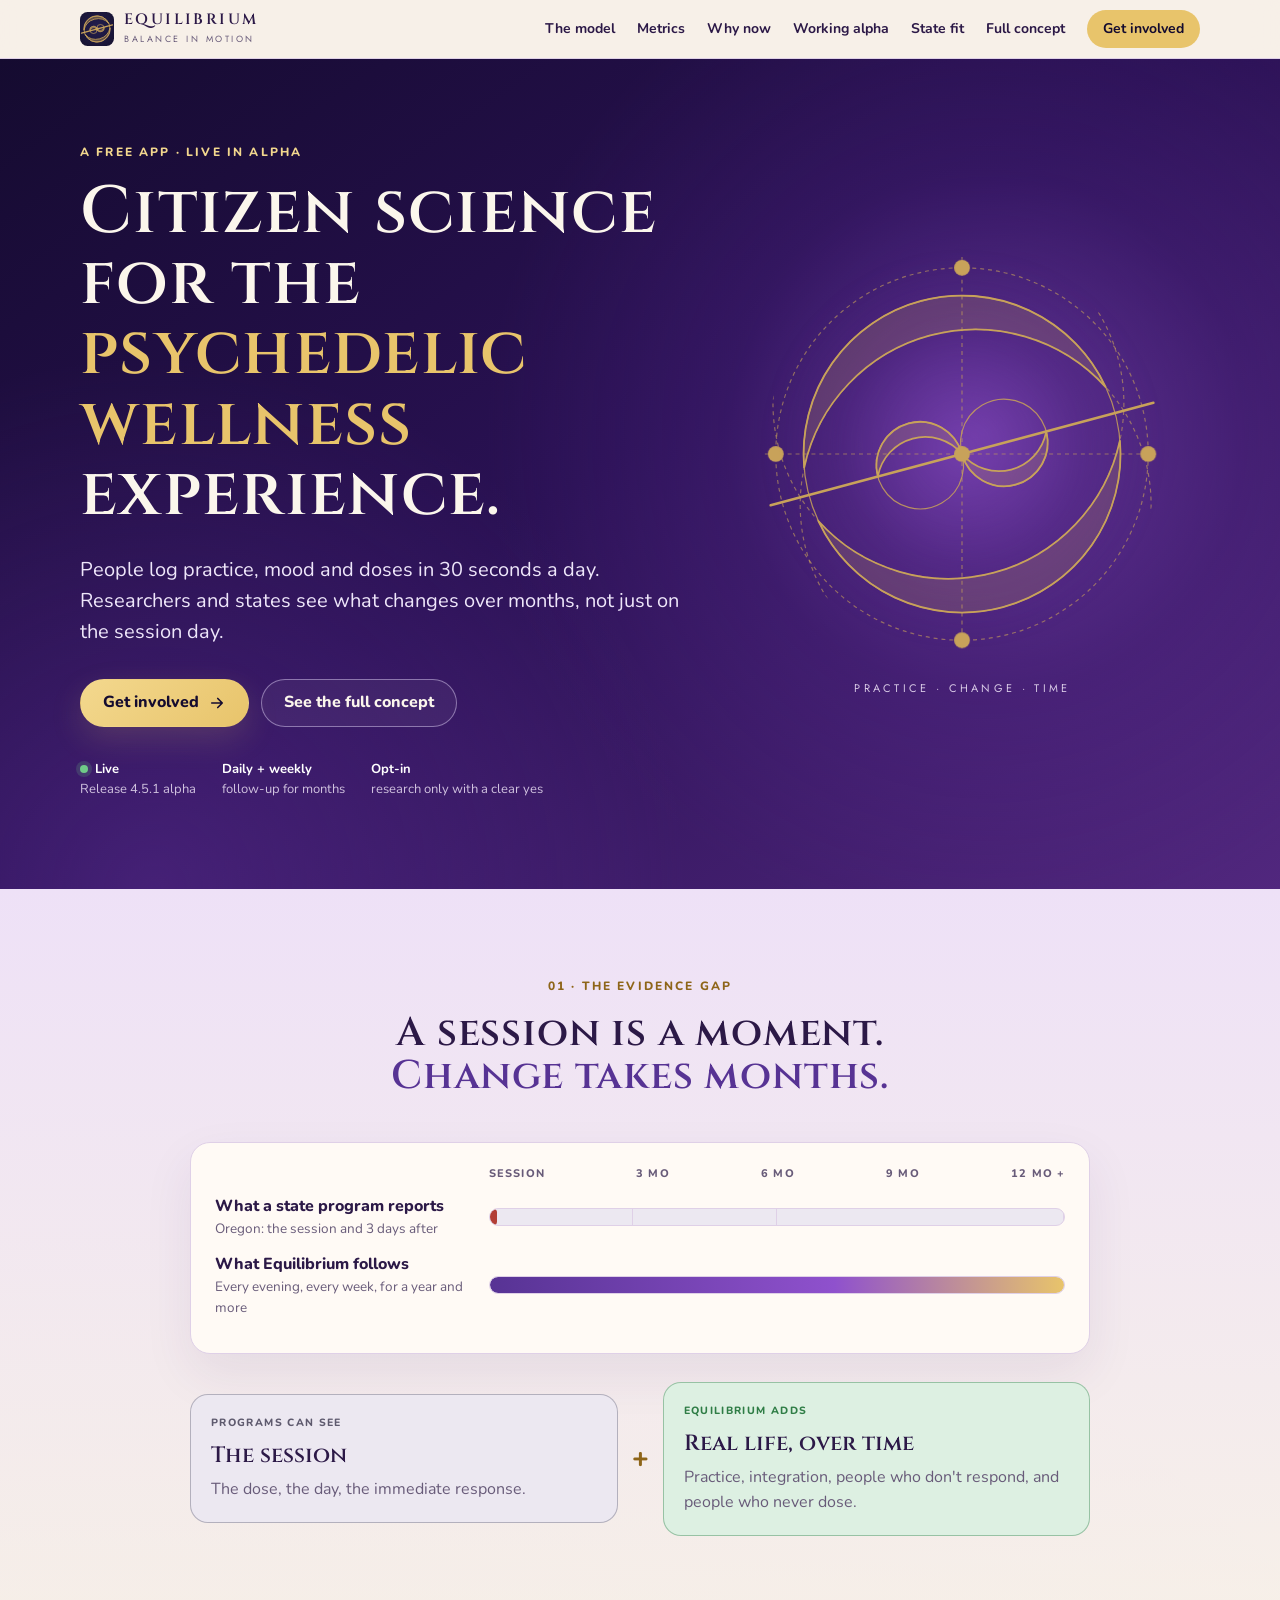
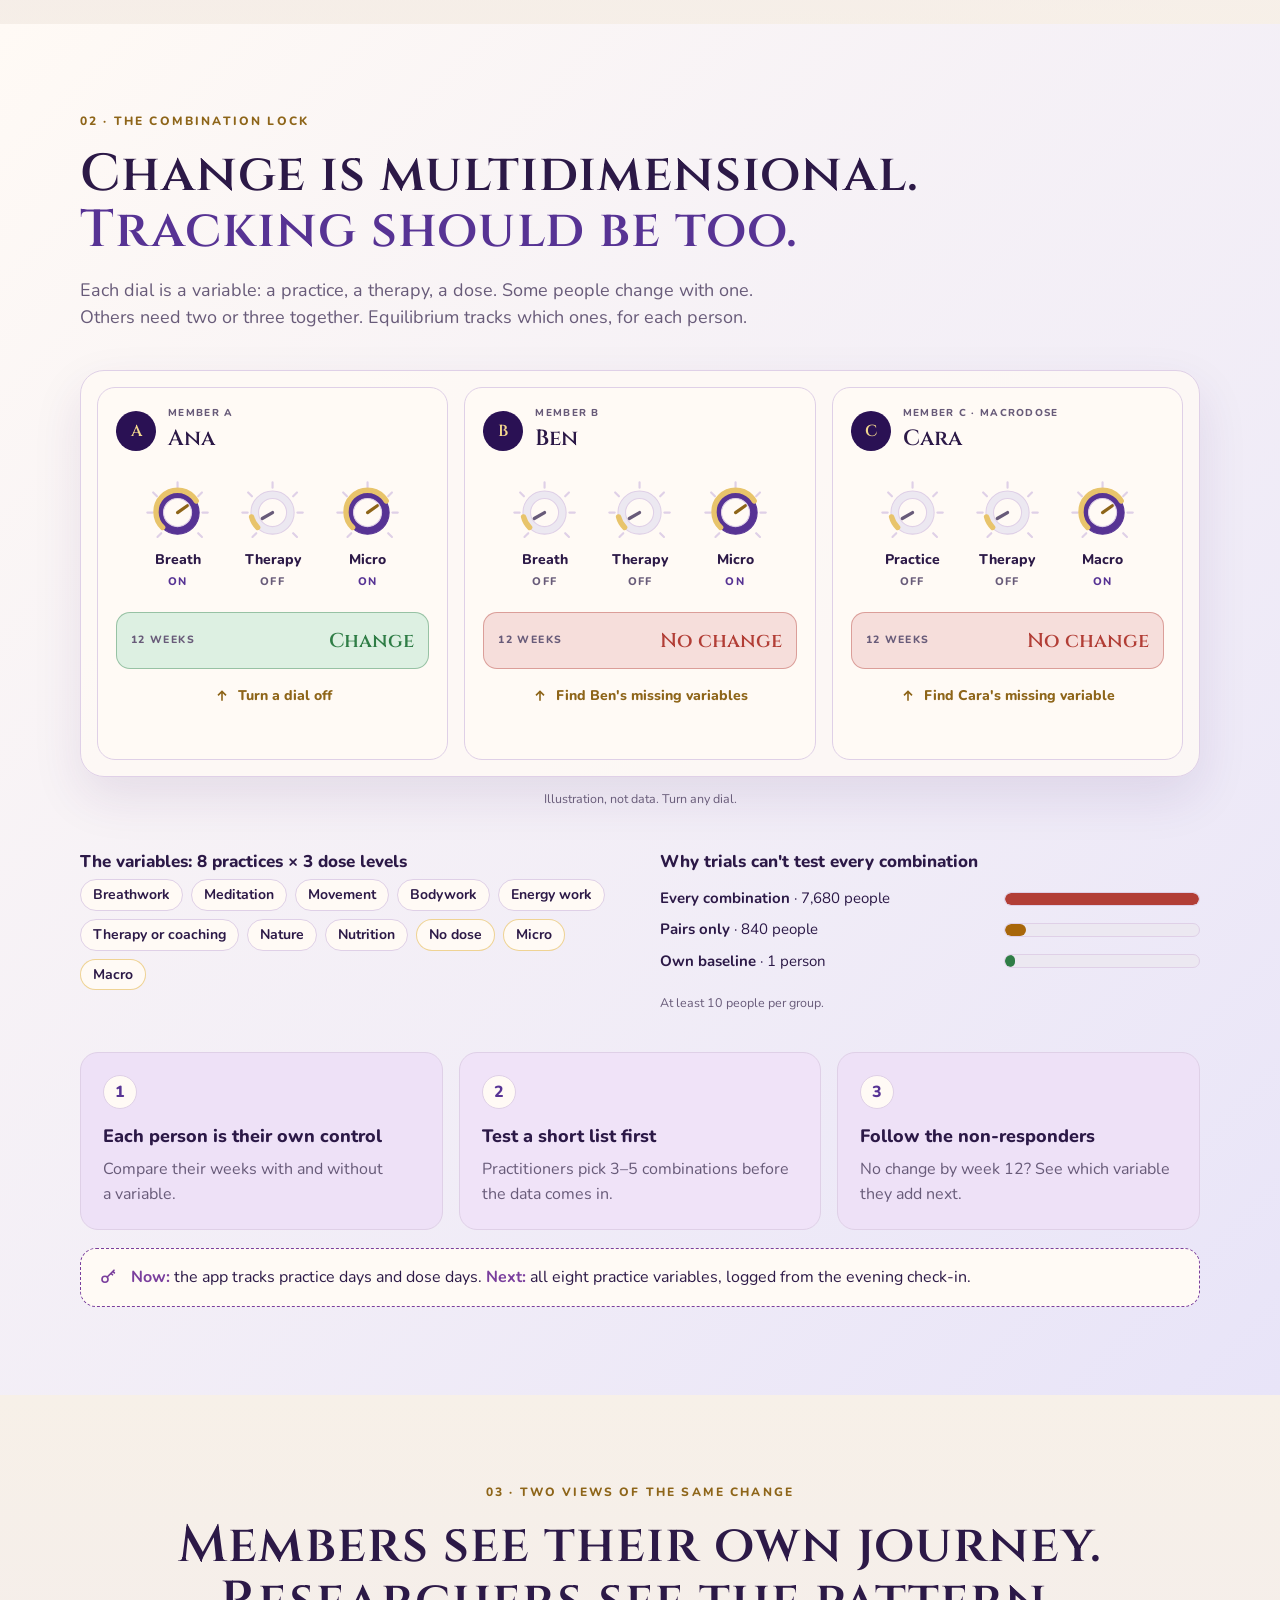
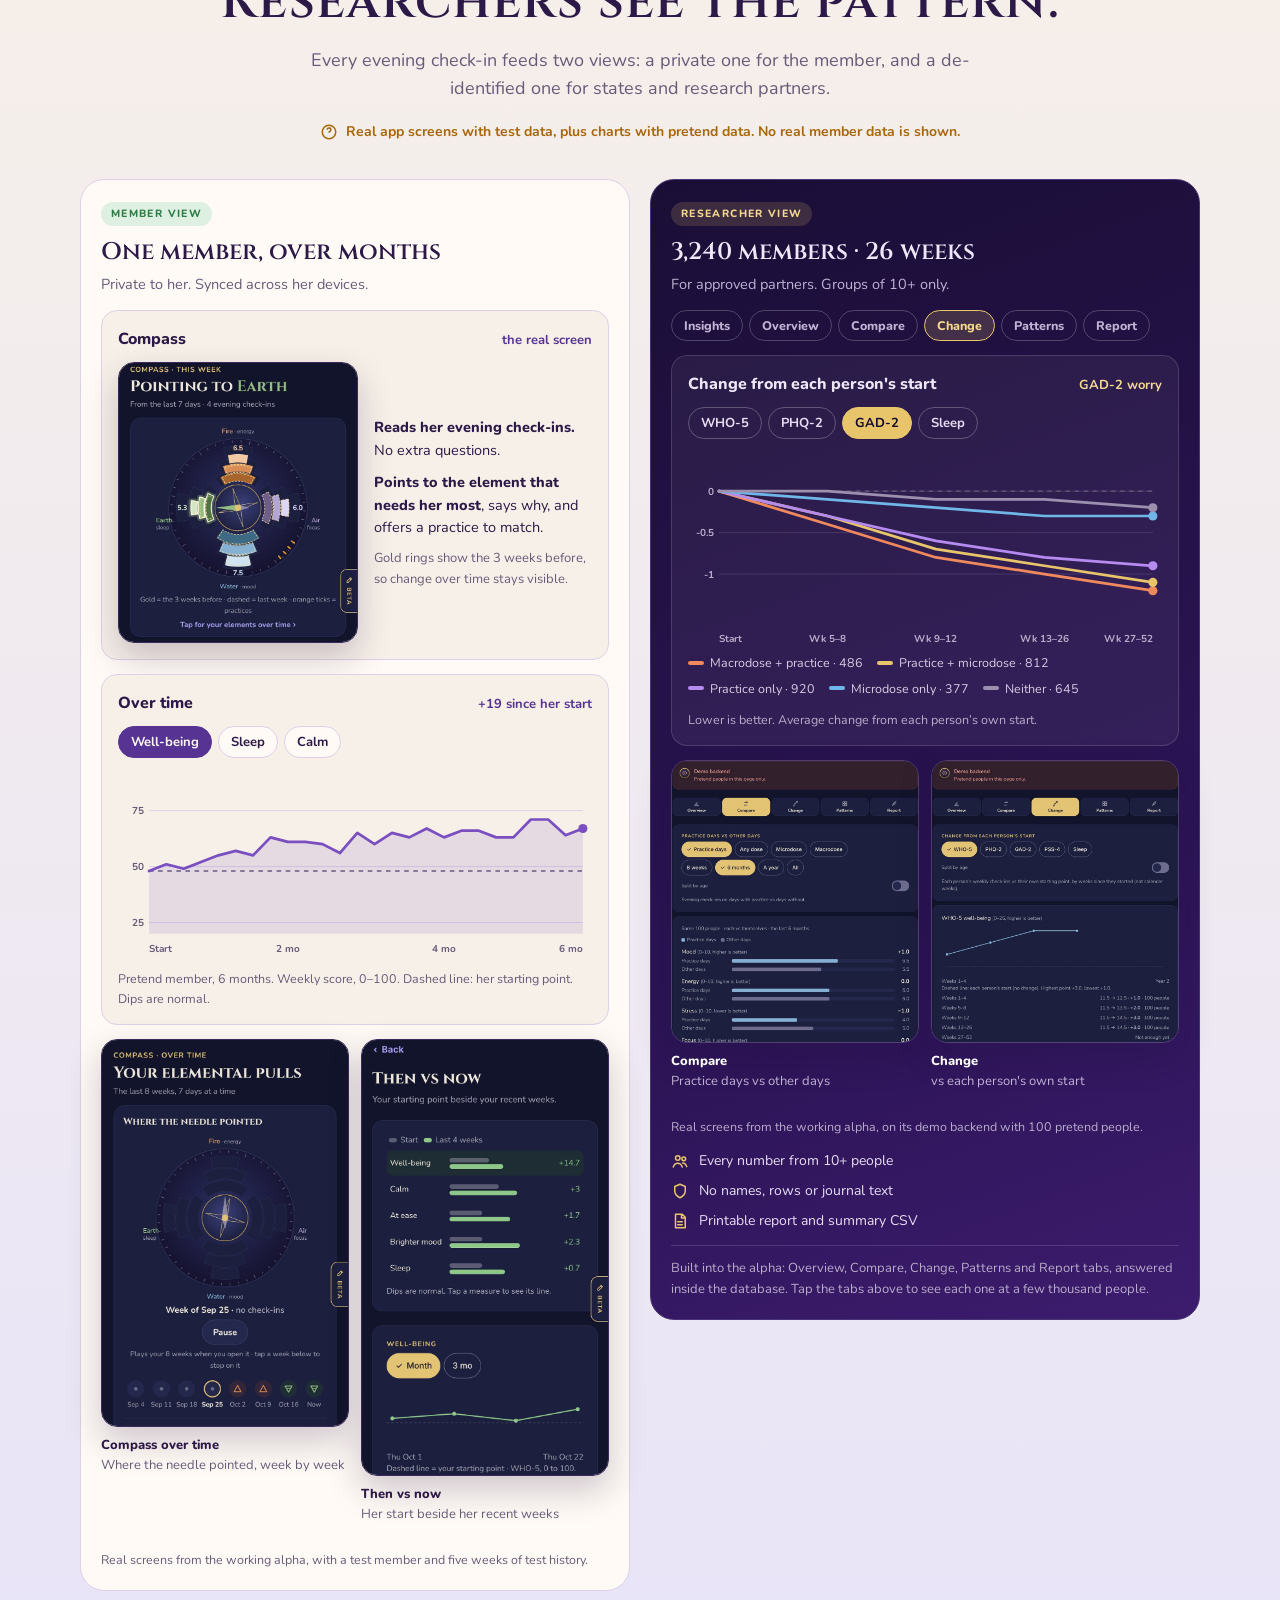
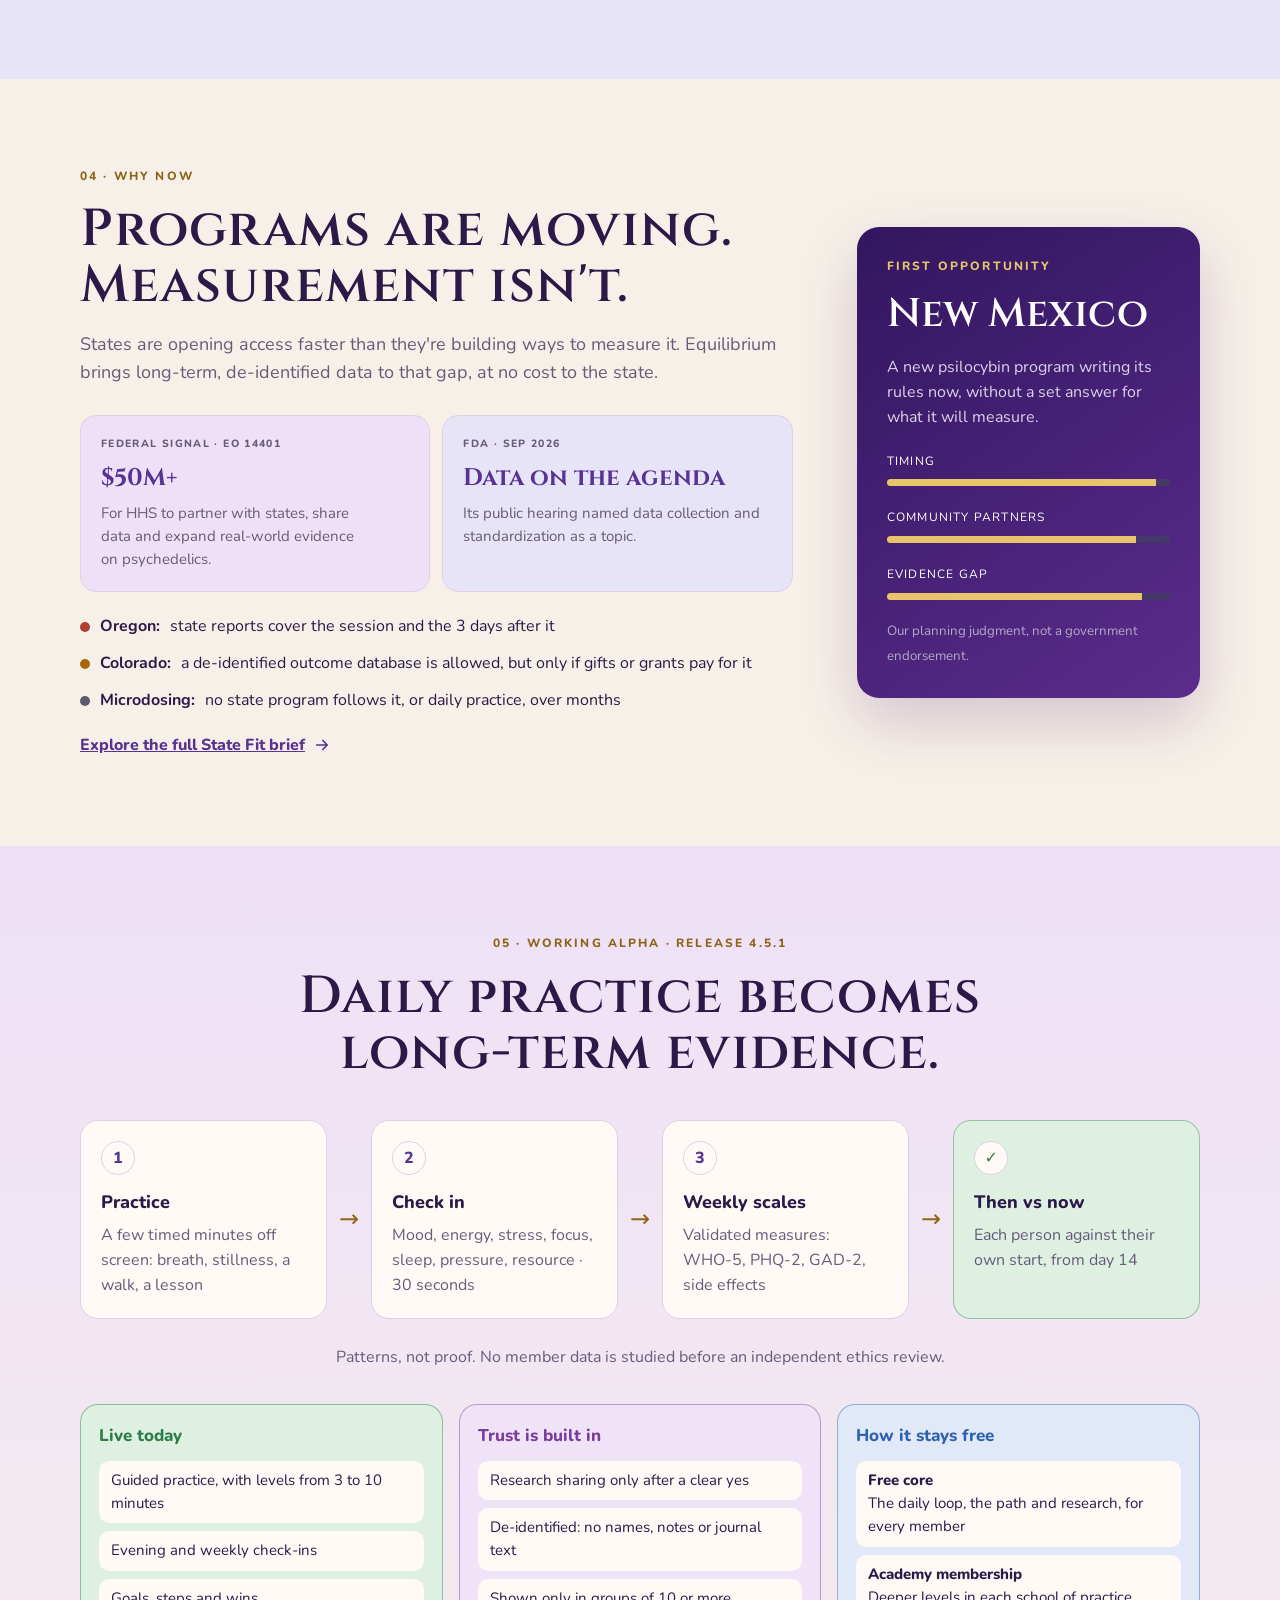
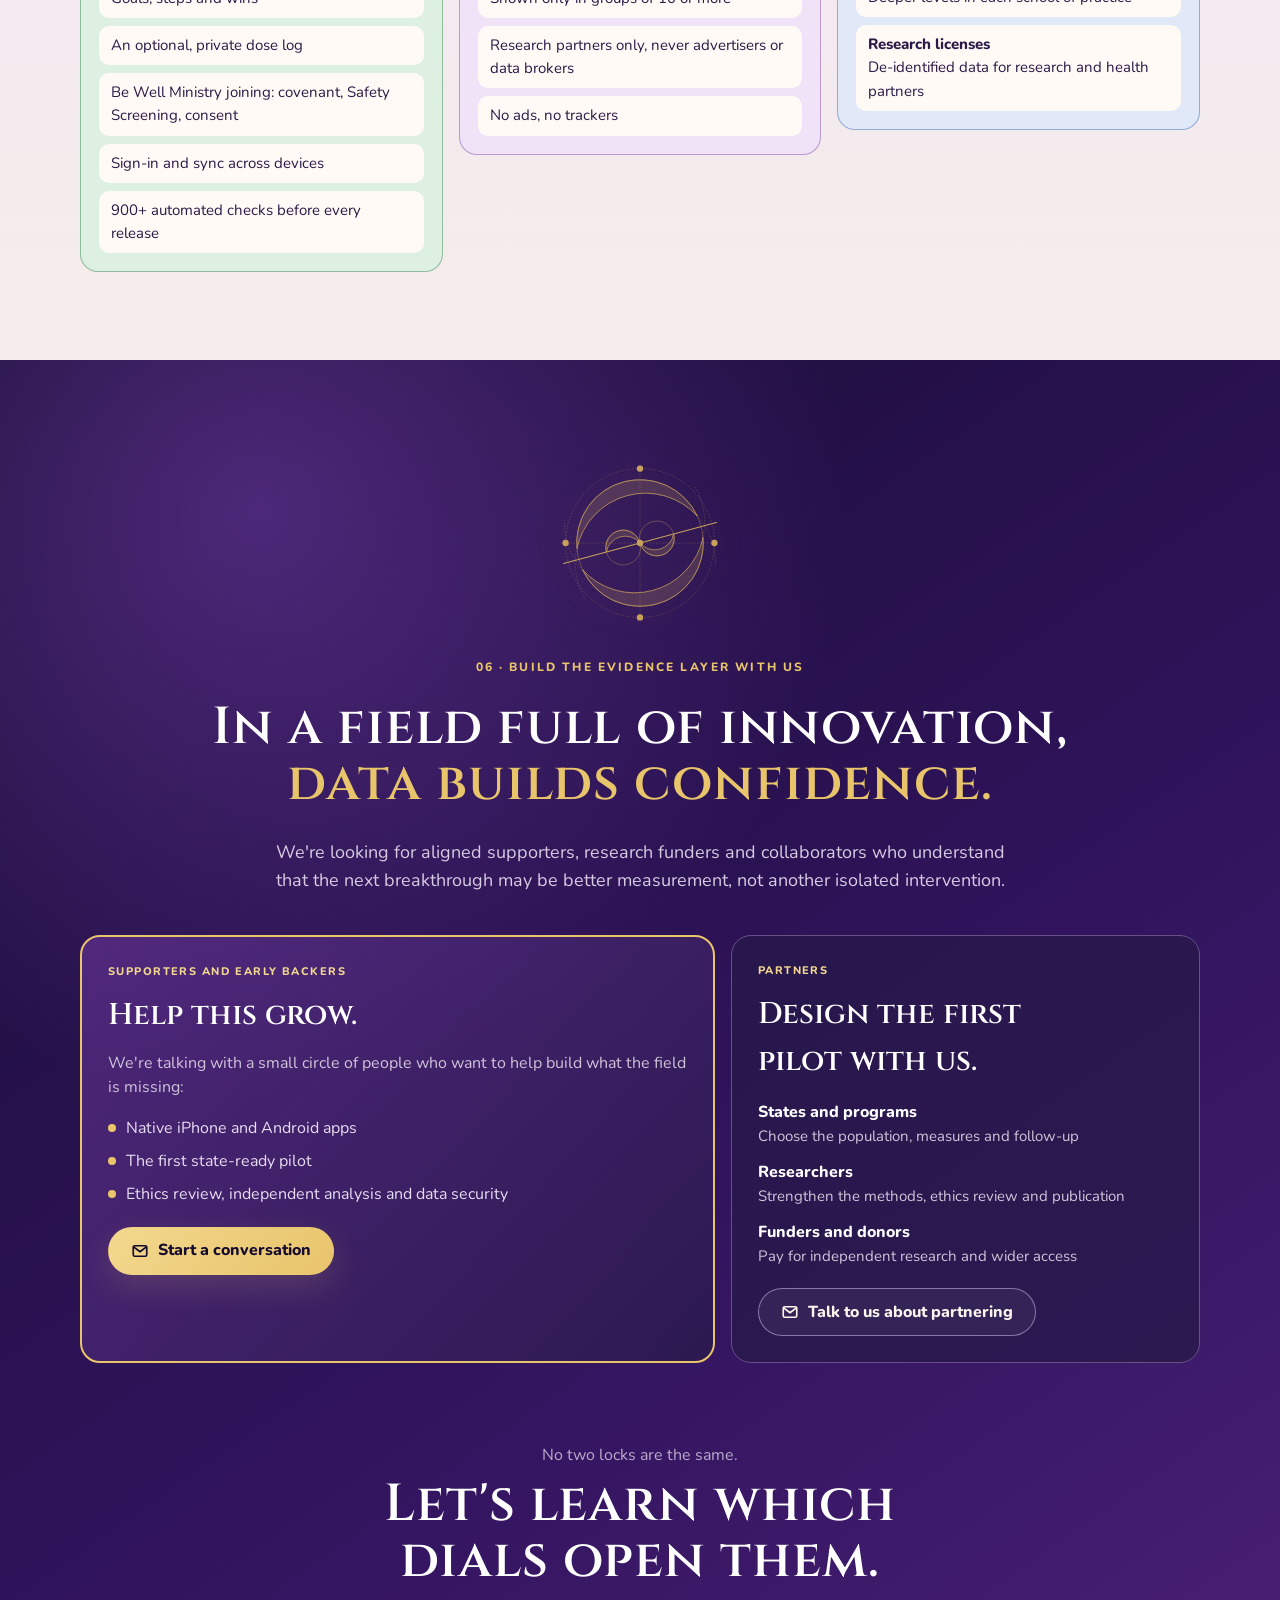
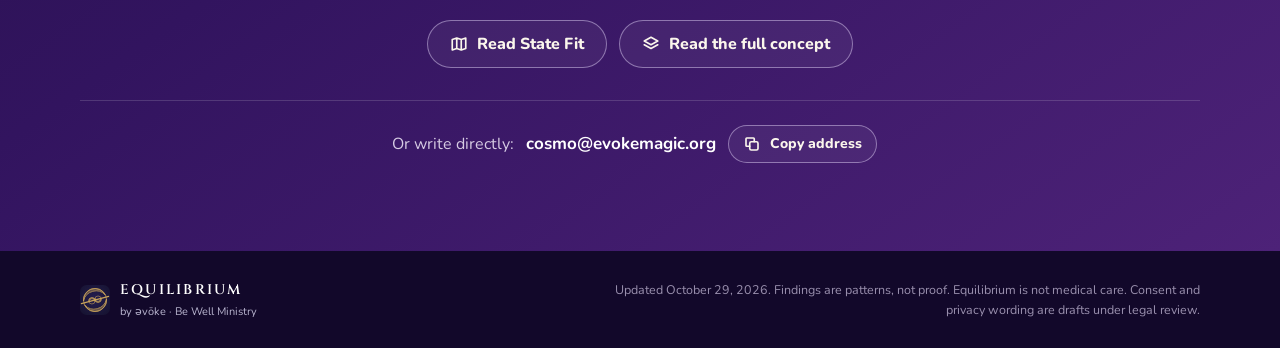
==== index.html @ 1537c844 "Locks: Ben and Cara start with only the dose on; hints name what's still missing Co-Authored-By: Cla" ====
<!doctype html>
<html lang="en">
<head>
<meta charset="utf-8">
<meta name="viewport" content="width=device-width, initial-scale=1, viewport-fit=cover">
<title>Equilibrium · Citizen Science</title>
<meta name="description" content="A free daily practice app that follows each member for months to see which mix of practices, with or without plant medicines, goes with real change. Live as Release 4.5.1 alpha.">
<meta property="og:title" content="Equilibrium · citizen science for the psychedelic wellness experience">
<meta property="og:description" content="A free daily practice app that follows each member for months to see which mix of practices, with or without plant medicines, goes with real change. Live as Release 4.5.1 alpha.">
<meta property="og:type" content="website">
<meta property="og:url" content="https://cosmopaxus.github.io/equilibrium-concept/">
<meta property="og:image" content="https://cosmopaxus.github.io/equilibrium-concept/og-image.jpg">
<meta property="og:image:width" content="1200">
<meta property="og:image:height" content="630">
<meta property="og:image:alt" content="Equilibrium concept overview: the name and the gold Equilibrium mark on night navy">
<meta name="twitter:card" content="summary_large_image">
<meta name="twitter:image" content="https://cosmopaxus.github.io/equilibrium-concept/og-image.jpg">
<link rel="icon" href="icon.svg" type="image/svg+xml">
<link rel="icon" href="favicon-32.png" sizes="32x32" type="image/png">
<link rel="apple-touch-icon" href="apple-touch-icon.png">
<meta name="theme-color" content="#15122E">
<link rel="stylesheet" href="skin.css">
<style>
@font-face{font-family:"Cinzel";font-style:normal;font-weight:600;font-display:swap;src:url(fonts/cinzel-500-700.woff2) format("woff2")}
@font-face{font-family:"Cinzel";font-style:normal;font-weight:700;font-display:swap;src:url(fonts/cinzel-500-700.woff2) format("woff2")}
@font-face{font-family:"Jost";font-style:normal;font-weight:400;font-display:swap;src:url(fonts/jost-400.woff2) format("woff2")}
@font-face{font-family:"Nunito";font-style:normal;font-weight:400;font-display:swap;src:url(fonts/nunito-400-800.woff2) format("woff2")}
@font-face{font-family:"Nunito";font-style:normal;font-weight:600;font-display:swap;src:url(fonts/nunito-400-800.woff2) format("woff2")}
@font-face{font-family:"Nunito";font-style:normal;font-weight:700;font-display:swap;src:url(fonts/nunito-400-800.woff2) format("woff2")}
@font-face{font-family:"Nunito";font-style:normal;font-weight:800;font-display:swap;src:url(fonts/nunito-400-800.woff2) format("woff2")}
*,*::before,*::after{box-sizing:border-box}
body{margin:0;background:radial-gradient(circle at 12% 32%,rgba(111,67,172,.07),transparent 28%),var(--cream);color:var(--ink);font:16px/1.55 var(--body)}
h1,h2,h3{margin:0;text-wrap:balance}
p{margin:0;text-wrap:pretty}
a{color:var(--plum)}
a:focus-visible,button:focus-visible{outline:3px solid var(--gold);outline-offset:3px;border-radius:8px}
svg use{pointer-events:none}
.btn svg,.textlink svg,.nownext svg{width:18px;height:18px;flex:none;stroke:currentColor;fill:none;stroke-width:2.2;stroke-linecap:round;stroke-linejoin:round}
.eyebrow{text-transform:uppercase;letter-spacing:.18em;font-size:12px;font-weight:800;color:var(--gold-d);margin-bottom:16px}
.center{text-align:center}
h2{font-family:var(--display);font-weight:600;letter-spacing:.02em;line-height:1.08;font-size:clamp(30px,4.6vw,52px);margin-bottom:18px}
h2 em,h1 em{font-style:normal;color:var(--plum)}
.sublead{font-size:18px;color:var(--muted);max-width:720px}
.sublead.center{margin:0 auto}
.band{padding:88px max(20px,calc((100% - var(--max))/2))}
.inner{max-width:var(--max);margin:0 auto}
.cap{font-size:12.5px;color:var(--muted);margin-top:12px}

/* buttons */
.btn{display:inline-flex;align-items:center;justify-content:center;gap:9px;min-height:48px;padding:12px 22px;border-radius:999px;font-weight:800;text-decoration:none;border:1.5px solid transparent;font-family:var(--body);font-size:16px;cursor:pointer;line-height:1.2}
.btn.gold{background:linear-gradient(135deg,#F3D88E,#E8C46B);color:#140B2F;box-shadow:0 12px 32px rgba(232,196,107,.16)}
.btn.gold:hover{background:#F3D88E}
.btn.ghost{background:rgba(255,255,255,.05);color:#FBF6EC;border-color:rgba(232,218,250,.46)}
.btn.ghost:hover{background:rgba(255,255,255,.12)}
.btn.sm{min-height:38px;padding:7px 14px;font-size:14px}
.actions{display:flex;flex-wrap:wrap;gap:12px;margin:32px 0}
.actions.center{justify-content:center}

/* hero */
.hero{position:relative;overflow:hidden;background:var(--glow),var(--night);color:#FBF6EC;display:grid;grid-template-columns:1.12fr .88fr;align-items:center;gap:40px;padding:84px max(20px,calc((100% - var(--max))/2)) 90px}
.hero .eyebrow{color:var(--gold-l)}
.hero h1{font-family:var(--display);font-weight:500;letter-spacing:.02em;line-height:1.06;font-size:clamp(38px,5.2vw,68px);margin-bottom:24px}
.hero h1 em{color:var(--gold)}
.hero .lead{font-size:clamp(17px,1.6vw,20px);color:#EEE6FA;max-width:620px}
.proof{display:flex;flex-wrap:wrap;gap:26px;font-size:13px;color:#D0C2DF}
.proof b{display:flex;align-items:center;gap:7px;color:#fff}
.live{width:8px;height:8px;border-radius:50%;background:#6FCB88;box-shadow:0 0 0 4px rgba(111,203,136,.18)}
.hero-mark{position:relative;margin:0 auto;width:100%;max-width:420px;text-align:center;color:#C8A25A}
.hero-mark::before{content:"";position:absolute;inset:4% 4% 14%;border-radius:50%;background:radial-gradient(circle,rgba(151,84,215,.38),rgba(84,38,138,.16) 46%,transparent 72%);filter:blur(10px)}
.hero-mark .mark{position:relative;width:100%;aspect-ratio:1}
.hero-mark figcaption{position:relative;margin-top:16px;font-family:"Jost",var(--body);text-transform:uppercase;letter-spacing:.3em;font-size:11px;color:#D8C9E6}

/* thesis */
.thesis{background:linear-gradient(var(--lav) 0%,color-mix(in srgb,var(--cream) 60%,transparent) 100%)}
.thesis .eyebrow,.thesis h2{text-align:center}
.thesis h2.big{font-size:clamp(24px,3.2vw,40px);max-width:900px;margin:0 auto 44px}
.vs{display:grid;grid-template-columns:repeat(auto-fit,minmax(min(320px,100%),1fr));gap:16px}
.vcol{border-radius:18px;padding:20px;border:1px solid var(--c);background:var(--t)}
.vcol h3{font-weight:800;color:var(--c);margin-bottom:12px;font-size:17px}
.vcol ul,.tcol ul{list-style:none;margin:0;padding:0;display:grid;gap:8px}
.vcol li{background:var(--plate);border-radius:12px;padding:10px 14px}
.vcol li b,.tcol li b{display:block;font-weight:800}
.vcol li small{display:block;color:var(--muted);font-size:14px}
.good{--c:var(--good);--t:var(--good-t)}.neut{--c:var(--neutral);--t:var(--neutral-t)}.rule{--c:var(--rule);--t:var(--rule-t)}.proc{--c:var(--proc);--t:var(--proc-t)}

/* lock */
.lockband{background:linear-gradient(135deg,var(--plate),var(--lav2) 100%)}
.lockgrid{margin:40px 0 26px;border:1px solid var(--line);border-radius:20px;padding:22px;background:color-mix(in srgb,var(--plate) 88%,transparent);box-shadow:0 20px 50px rgba(67,32,105,.1);overflow-x:auto}
.lr{display:grid;grid-template-columns:1.2fr repeat(4,1fr);gap:8px;align-items:center;margin:8px 0;min-width:520px}
.lr span{padding:12px 6px;border-radius:10px;text-align:center;font-weight:700}
.lr span:first-child{text-align:left;padding-left:2px;font-weight:800}
.lr.head span{background:transparent;text-transform:uppercase;font-size:10.5px;letter-spacing:.12em;color:var(--muted);padding:0 6px;font-weight:800}
.lr .on{background:var(--lav2);color:var(--plum);border:1px solid var(--line)}
.lr .on2{background:var(--plum);color:var(--plate)}
.lr .off{background:var(--neutral-t);color:var(--muted)}
.lr .yes{background:var(--good-t);color:var(--good)}
.lr .no{background:var(--risk-t);color:var(--risk)}
.lr.later{padding-top:10px;border-top:1px dashed var(--line)}
.dials{display:flex;flex-wrap:wrap;gap:8px;align-items:center;margin-bottom:34px}
.dl{font-family:var(--display);font-size:13px;letter-spacing:.06em;color:var(--plum);margin-right:4px}
.chip{border:1.5px solid var(--line);background:var(--plate);border-radius:999px;padding:4px 12px;font-weight:700;font-size:14px}
.chip.g{border-color:color-mix(in srgb,var(--gold) 70%,transparent)}
.bars{display:grid;gap:8px;max-width:820px;margin-bottom:40px}
.bt{font-weight:800;font-size:17px;margin-bottom:4px}
.bar-row{display:grid;grid-template-columns:minmax(0,330px) 1fr;gap:14px;align-items:center;font-size:15px}
.bar{height:14px;border-radius:999px;background:var(--neutral-t);overflow:hidden;border:1px solid var(--line)}
.bar i{display:block;height:100%;border-radius:999px}
.three{display:grid;grid-template-columns:repeat(3,1fr);gap:16px}
.three article{padding:22px;border-radius:18px;background:var(--lav);border:1px solid var(--line)}
.three article:nth-child(2){background:var(--rule-t)}
.three span,.flow span{display:inline-grid;place-items:center;width:34px;height:34px;border-radius:50%;background:var(--plate);color:var(--plum);font-weight:800;border:1px solid var(--line)}
.three h3,.flow h3{font-weight:800;font-size:18px;margin:14px 0 6px}
.three p,.flow p{color:var(--muted)}
.nownext{display:flex;gap:14px;align-items:flex-start;margin-top:18px;padding:16px 18px;border-radius:16px;border:1.5px dashed var(--rule);background:var(--plate)}
.nownext svg{color:var(--rule);margin-top:3px}
.nownext b{color:var(--rule)}

/* why now */
.split{display:grid;grid-template-columns:1.35fr .65fr;gap:64px;align-items:center}
.signals{display:grid;grid-template-columns:1fr 1fr;gap:12px;margin:28px 0 22px}
.sig{border-radius:16px;padding:20px;border:1px solid var(--line);background:var(--lav)}
.sig+.sig{background:var(--lav2)}
.sig span{display:block;text-transform:uppercase;letter-spacing:.13em;font-size:10.5px;font-weight:800;color:var(--muted)}
.sig strong{display:block;margin:8px 0 4px;font-family:var(--display);font-size:24px;color:var(--plum)}
.sig p{color:var(--muted);font-size:15px}
.gaps{list-style:none;padding:0;margin:0 0 20px;display:grid;gap:12px}
.gaps li{display:flex;gap:10px;align-items:baseline}
.gaps .d{flex:none;width:10px;height:10px;border-radius:50%;background:var(--c);transform:translateY(1px)}
.d.risk{--c:var(--risk)}.d.warn{--c:var(--warn)}.d.neut{--c:var(--neutral)}
.textlink{display:inline-flex;align-items:center;gap:8px;font-weight:800;color:var(--plum)}
.nm{background:linear-gradient(145deg,#32165F,#5B2C8C);color:#fff;border-radius:22px;padding:30px;box-shadow:0 24px 60px rgba(68,29,111,.2)}
.nm .eyebrow{color:var(--gold);margin-bottom:8px}
.nm h3{font-family:var(--display);font-size:40px;font-weight:600;margin-bottom:10px}
.nm p{color:#DCD2EA}
.meter{margin:18px 0}
.meter span{font-size:12px;text-transform:uppercase;letter-spacing:.1em}
.meter b{display:block;height:7px;margin-top:7px;border-radius:20px;background:linear-gradient(90deg,#E8C46B var(--w),#47386A var(--w))}
.nm small{color:#B3A8C6}

/* app */
.appband{background:linear-gradient(var(--lav),color-mix(in srgb,var(--cream) 80%,var(--lav)))}
.appband h2{margin-bottom:40px}
.flow{display:grid;grid-template-columns:1fr auto 1fr auto 1fr auto 1fr;gap:12px;align-items:stretch}
.flow article{background:var(--plate);border-radius:18px;padding:20px;border:1px solid var(--line)}
.flow article.fin{background:var(--good-t);border-color:color-mix(in srgb,var(--good) 40%,transparent)}
.flow article.fin span{color:var(--good)}
.flow i{align-self:center;color:var(--gold-d);font-size:24px;font-style:normal}
.guard{text-align:center;color:var(--muted);margin:26px 0 34px}
.trio{display:grid;grid-template-columns:repeat(3,minmax(0,1fr));gap:16px;align-items:start}
.tcol{border-radius:18px;padding:18px;background:var(--t);border:1px solid color-mix(in srgb,var(--c) 45%,transparent)}
.tcol h3{color:var(--c);font-weight:800;font-size:17px;margin-bottom:12px}
.tcol li{background:var(--plate);border-radius:10px;padding:8px 12px;font-size:15px}
.tcol li b{color:var(--ink)}

/* connect */
.connect{background:radial-gradient(circle at 20% 10%,rgba(128,68,187,.48),transparent 35%),linear-gradient(145deg,#170D31,#32145F 58%,#4D2278);color:#fff}
.connect .eyebrow{color:var(--gold)}
.connect .sublead{color:#D6CBE3}
.connect h2{margin-bottom:16px}
.funds{display:grid;grid-template-columns:repeat(3,1fr);gap:16px;margin-top:44px}
.fund{display:grid;gap:12px;align-content:start;border-radius:20px;padding:26px;background:rgba(39,25,73,.78);border:1px solid #665088}
.fund.lead{border:2px solid #E8C46B;background:linear-gradient(135deg,rgba(104,53,154,.6),rgba(42,26,76,.85))}
.fund>span{text-transform:uppercase;letter-spacing:.13em;font-size:11px;font-weight:800;color:#F3D88E}
.fund h3{font-family:var(--display);font-weight:600;font-size:24px}
.fund p{color:#CFC4DA;min-height:72px}
.fund .btn{justify-self:start}
.closing{text-align:center;padding-top:80px}
.closing>p{color:#B9ACCB}
.closing h2{max-width:820px;margin:8px auto 0}
.mailrow{display:flex;flex-wrap:wrap;gap:12px;align-items:center;justify-content:center;color:#D6CBE3;border-top:1px solid rgba(255,255,255,.15);padding-top:24px;margin-top:8px}
.mailrow b{color:#fff;font-size:17px;overflow-wrap:anywhere}

/* footer */
.eqfoot{display:flex;justify-content:space-between;gap:30px;align-items:center;padding:28px max(20px,calc((100% - var(--max))/2));background:#12082A;color:#fff}
.eqfoot .brand{display:flex;gap:10px;align-items:center}
.eqfoot b{display:block;font-family:var(--display);font-weight:600;letter-spacing:.16em;font-size:14px}
.eqfoot small{display:block;font-size:11px;color:#B9B5CF;margin-top:2px}
.eqfoot p{max-width:620px;color:#9A90AE;font-size:12.5px;text-align:right}

/* mark animation (same as before) */
.mark svg{display:block;width:100%;height:100%;overflow:visible}
.mark .dash{fill:none;stroke:currentColor;stroke-width:.6;stroke-dasharray:2 2;stroke-opacity:.6}
.mark mask .dr{fill:none;stroke:#fff;stroke-width:4;stroke-dasharray:1 1;stroke-dashoffset:0}
.mark .thin{fill:none;stroke:currentColor;stroke-width:.6;stroke-opacity:.85;stroke-dasharray:1 1;stroke-dashoffset:0}
.mark .form{fill:currentColor;fill-opacity:.2;stroke:currentColor;stroke-width:.9;stroke-linejoin:round;stroke-dasharray:1 1;stroke-dashoffset:0}
.mark .needle{fill:none;stroke:currentColor;stroke-width:1.3;stroke-linecap:round;stroke-dasharray:1 1;stroke-dashoffset:0}
.mark .dot{fill:currentColor;transform-box:fill-box;transform-origin:center}
.mark .ring{transform-box:view-box;transform-origin:50% 50%}
@media (prefers-reduced-motion:no-preference){
  html{scroll-behavior:smooth}
  @keyframes mk-draw{from{stroke-dashoffset:1}to{stroke-dashoffset:0}}
  @keyframes mk-fill{from{fill-opacity:0}to{fill-opacity:.2}}
  @keyframes mk-pop{0%{transform:scale(0)}70%{transform:scale(1.35)}100%{transform:scale(1)}}
  @keyframes mk-sway{0%{transform:rotate(0)}25%{transform:rotate(6deg)}55%{transform:rotate(-3.5deg)}80%{transform:rotate(1.4deg)}100%{transform:rotate(0)}}
  @keyframes mk-rock{0%{transform:rotate(0)}12.5%{transform:rotate(5deg)}37.5%{transform:rotate(-7deg)}62.5%{transform:rotate(6deg)}87.5%{transform:rotate(-3deg)}100%{transform:rotate(0)}}
  .mark mask .dr,.mark .thin,.mark .needle{animation:mk-draw var(--d,1s) cubic-bezier(.65,0,.35,1) var(--t,0s) both}
  .mark .form{animation:mk-draw .8s cubic-bezier(.65,0,.35,1) var(--t,0s) both,mk-fill .7s ease-out var(--tf,0s) both}
  .mark .dot{animation:mk-pop .45s cubic-bezier(.34,1.56,.64,1) var(--t,0s) both}
  .mark .d0{--t:.1s;--d:1.2s}.mark .d1{--t:.3s;--d:.9s}.mark .d2{--t:.4s;--d:.9s}.mark .d3{--t:1.2s;--d:1s}.mark .d4{--t:1.35s;--d:1s}
  .mark .p0{--t:.15s}.mark .p1{--t:.23s}.mark .p2{--t:.31s}.mark .p3{--t:.39s}
  .mark .t0{--t:.9s;--d:1s}.mark .t1{--t:1.8s;--d:.6s}.mark .t2{--t:1.9s;--d:.6s}
  .mark .needle{--t:2.4s;--d:.7s;animation-timing-function:cubic-bezier(.22,1,.36,1)}
  .mark .ctr{--t:3s}
  .mark .f0{--t:3.3s;--tf:3.7s}.mark .f1{--t:3.4s;--tf:3.8s}.mark .f2{--t:3.7s;--tf:4s}.mark .f3{--t:3.8s;--tf:4.1s}
  .mark .ring{animation:mk-sway 1.8s ease-in-out 4.4s both}
  .mark{animation:mk-rock 8s ease-in-out 6.3s both}
  .mark.again{animation:mk-rock 8s ease-in-out both}
}

/* small screens */
@media(max-width:860px){
  .hero{grid-template-columns:1fr;padding-top:56px;gap:20px}
  .hero-mark{max-width:190px;order:-1}
  .split{grid-template-columns:1fr;gap:36px}
  .three,.funds,.trio{grid-template-columns:1fr}
  .flow{grid-template-columns:1fr}
  .flow i{transform:rotate(90deg);justify-self:center}
  .band{padding-top:64px;padding-bottom:64px}
  .eqfoot{flex-direction:column;align-items:flex-start}.eqfoot p{text-align:left}
}
@media(max-width:560px){
  .signals{grid-template-columns:1fr}
  .bar-row{grid-template-columns:1fr;gap:4px}
  .actions .btn{width:100%}
  .lockgrid{padding:14px}
}
@media print{.eqbar{position:static}.band,.hero{break-inside:avoid}}
/* evidence gap timeline */
.timeline{max-width:900px;margin:0 auto 28px;background:var(--plate);border:1px solid var(--line);border-radius:20px;padding:22px 24px;box-shadow:0 20px 50px rgba(67,32,105,.08)}
.tl-scale{display:flex;justify-content:space-between;margin-left:calc(min(260px,38%) + 14px);font-size:11px;font-weight:800;letter-spacing:.1em;text-transform:uppercase;color:var(--muted);margin-bottom:8px}
.tl-row{display:grid;grid-template-columns:min(260px,38%) 1fr;gap:14px;align-items:center;margin:12px 0}
.tl-k{font-weight:800}.tl-k small{display:block;font-weight:400;color:var(--muted);font-size:13.5px}
.tl-bar{height:18px;border-radius:999px;background:var(--neutral-t);border:1px solid var(--line);overflow:hidden;background-image:repeating-linear-gradient(90deg,transparent 0 calc(25% - 1px),var(--line) calc(25% - 1px) 25%)}
.tl-bar i{display:block;height:100%;border-radius:999px}
.tl-bar .sliver{width:1.2%;min-width:7px;background:var(--risk)}
.tl-bar .full{width:100%;background:linear-gradient(90deg,var(--plum),#8F51CD 60%,var(--gold))}
.pair{display:grid;grid-template-columns:1fr auto 1fr;gap:14px;align-items:center;max-width:900px;margin:0 auto}
.pc{border-radius:18px;padding:20px;background:var(--t);border:1px solid color-mix(in srgb,var(--c) 40%,transparent)}
.pc span{display:block;text-transform:uppercase;letter-spacing:.13em;font-size:10.5px;font-weight:800;color:var(--c)}
.pc h3{font-family:var(--display);font-weight:600;font-size:22px;margin:8px 0 4px}
.pc p{color:var(--muted)}
.plus{font-style:normal;font-size:28px;color:var(--gold-d);font-weight:800}

/* members + dials */
.members{display:grid;grid-template-columns:1fr 1fr;gap:16px;margin:38px 0 10px;padding:16px;border:1px solid var(--line);border-radius:24px;background:color-mix(in srgb,var(--plate) 80%,transparent);box-shadow:0 20px 50px rgba(67,32,105,.1)}
.member{background:var(--plate);border:1px solid var(--line);border-radius:18px;padding:20px;display:grid;gap:18px;align-content:start}
.member header{display:flex;gap:12px;align-items:center}
.av{width:40px;height:40px;border-radius:50%;display:grid;place-items:center;background:#2A1154;color:#F3D88E;font-family:var(--display);font-weight:600}
.member small{display:block;text-transform:uppercase;letter-spacing:.13em;font-size:10px;font-weight:800;color:var(--muted)}
.member h3{font-family:var(--display);font-weight:600;font-size:22px}
.dialrow{display:flex;justify-content:center;gap:clamp(10px,3vw,28px)}
.dial{display:grid;justify-items:center;gap:2px;background:none;border:0;padding:6px;border-radius:14px;font:inherit;color:var(--ink)}
.dial b{font-size:14px;font-weight:800}
.dial small{font-size:11px;font-weight:800;letter-spacing:.12em;text-transform:uppercase;color:var(--muted)}
.dial[data-on="true"] small{color:var(--plum)}
.knob{width:clamp(58px,9vw,76px);height:auto;overflow:visible}
.knob .ticks path{stroke:var(--line);stroke-width:2;stroke-linecap:round;fill:none}
.knob .ring{fill:var(--neutral-t);stroke:var(--line);stroke-width:1}
.knob .arc{fill:none;stroke:var(--gold);stroke-width:5;stroke-linecap:round;stroke-dasharray:12 100;transition:stroke-dasharray .5s cubic-bezier(.22,1,.36,1)}
.knob .cap{fill:var(--plate);stroke:var(--line)}
.knob .ptr{transform-origin:32px 32px;transform:rotate(-120deg);transition:transform .5s cubic-bezier(.22,1,.36,1)}
.knob .ptr line{stroke:var(--muted);stroke-width:3;stroke-linecap:round}
.dial[data-on="true"] .ring{fill:var(--plum);stroke:var(--plum)}
.dial[data-on="true"] .arc{stroke-dasharray:72 100}
.dial[data-on="true"] .ptr{transform:rotate(55deg)}
.dial[data-on="true"] .ptr line{stroke:var(--gold-d)}
button.dial{cursor:pointer;outline:2px dashed color-mix(in srgb,var(--gold) 80%,transparent);outline-offset:2px}
button.dial[data-on="true"]{outline-color:transparent}
button.dial:hover .ring{stroke:var(--gold)}
button.dial:focus-visible{outline:3px solid var(--gold);outline-offset:3px}
.outcome{display:flex;justify-content:space-between;align-items:center;border-radius:14px;padding:14px 18px;border:1px solid color-mix(in srgb,var(--c) 40%,transparent);background:var(--t);transition:background .4s,border-color .4s}
.outcome span{text-transform:uppercase;letter-spacing:.13em;font-size:10.5px;font-weight:800;color:var(--muted)}
.outcome strong{font-family:var(--display);font-weight:600;font-size:22px;color:var(--c)}
.outcome.yes{--c:var(--good);--t:var(--good-t)}.outcome.no{--c:var(--risk);--t:var(--risk-t)}
.hint{display:flex;align-items:center;gap:8px;justify-content:center;text-align:center;font-weight:800;color:var(--gold-d);font-size:14px}
.hint svg{width:16px;height:16px;stroke:currentColor;fill:none;stroke-width:2.4;transform:rotate(-90deg)}
.hint.done{color:var(--good)}.hint.done svg{display:none}
.lockmeta{display:grid;grid-template-columns:1fr 1fr;gap:40px;margin:40px 0}
.lockmeta .dials{margin:0}
.lockmeta .bars{margin:0}

/* investor-first close */
.connect .eyebrow,.connect h2,.connect .sublead{text-align:left}
.paths{display:grid;grid-template-columns:1.15fr .85fr;gap:16px;margin-top:40px;align-items:stretch}
.paths .fund p{min-height:0}
.paths .fund h3{font-size:clamp(22px,2.6vw,30px)}
.ticks{list-style:none;margin:4px 0 8px;padding:0;display:grid;gap:8px;color:#E7DDF2}
.ticks li{display:flex;gap:10px}.ticks li::before{content:"";flex:none;width:8px;height:8px;margin-top:8px;border-radius:50%;background:#E8C46B}
.fine{color:#B9ACCB;font-size:13px}
.who{margin:4px 0 8px;display:grid;gap:12px}
.who dt{font-weight:800;color:#fff}.who dd{margin:0;color:#CFC4DA;font-size:15px}

@media(max-width:860px){
  .members,.lockmeta,.paths{grid-template-columns:1fr}
  .pair{grid-template-columns:1fr}.plus{justify-self:center}
  .tl-row{grid-template-columns:1fr;gap:6px}.tl-scale{margin-left:0}
}
@media (prefers-reduced-motion:reduce){.knob .arc,.knob .ptr,.outcome{transition:none}}
/* two views */
.viewsband{background:linear-gradient(var(--cream),var(--lav2))}
.pretend{display:flex;gap:8px;align-items:center;justify-content:center;margin:18px auto 36px;font-size:14px;font-weight:700;color:var(--warn)}
.pretend svg{width:18px;height:18px;stroke:currentColor;fill:none;stroke-width:2}
.views{display:grid;grid-template-columns:1fr 1fr;gap:20px;align-items:start}
.vpanel{border-radius:24px;padding:20px;display:grid;gap:14px;border:1px solid var(--line)}
.member-v{background:var(--plate)}
.research-v{background:linear-gradient(160deg,#1A0E36,#2E1559 70%,#3D1C6E);color:#EEE7F8;border-color:#4A3478}
.vhead h3{font-family:var(--display);font-weight:600;font-size:24px;margin:8px 0 2px}
.vhead p{color:var(--muted);font-size:14.5px}
.research-v .vhead p{color:#BFB2D3}
.vtag{display:inline-block;text-transform:uppercase;letter-spacing:.13em;font-size:10.5px;font-weight:800;padding:4px 10px;border-radius:999px}
.vtag.mem{background:var(--good-t);color:var(--good)}
.vtag.res{background:rgba(232,196,107,.16);color:#F3D88E}
.vcard{border-radius:16px;padding:16px;border:1px solid var(--line);background:var(--cream)}
.research-v .vcard{background:rgba(255,255,255,.05);border-color:rgba(255,255,255,.14)}
.vcard-h{display:flex;justify-content:space-between;gap:10px;align-items:baseline;margin-bottom:10px;flex-wrap:wrap}
.vcard-h b{font-weight:800;font-size:16px}
.vcard-h span{font-size:13px;font-weight:700;color:var(--plum)}
.research-v .vcard-h span{color:#F3D88E}
.compass-wrap{display:grid;grid-template-columns:minmax(150px,200px) 1fr;gap:16px;align-items:center}
.compass{width:100%;height:auto}
.c-ring{fill:var(--plate);stroke:var(--line);stroke-width:1.5}
.c-ring2{fill:none;stroke:var(--line);stroke-dasharray:3 4}
.c-ticks line{stroke:var(--line);stroke-width:1.5}
.c-past circle{fill:var(--plum)}
.c-el text{font:800 7.5px var(--body);fill:#fff;text-anchor:middle;letter-spacing:.02em}
.nd-n{fill:#378ADD}.nd-s{fill:var(--line)}
.c-hub{fill:var(--gold);stroke:var(--plate);stroke-width:2}
.c-needle{transform-origin:110px 110px;transform:rotate(180deg)}
@media (prefers-reduced-motion:no-preference){.c-needle{animation:needle 2.6s cubic-bezier(.22,1,.36,1) both}
@keyframes needle{0%{transform:rotate(60deg)}55%{transform:rotate(200deg)}75%{transform:rotate(172deg)}100%{transform:rotate(180deg)}}}
.compass-side{display:grid;gap:8px;font-size:14.5px}
.compass-side b{font-weight:800}
.pastnote{color:var(--muted);font-size:13px}
.chips-row{display:flex;flex-wrap:wrap;gap:6px;margin-bottom:8px}
.mchip,.rchip{font:700 13px var(--body);padding:6px 12px;border-radius:999px;cursor:pointer;border:1.5px solid var(--line);background:var(--plate);color:var(--ink)}
.mchip.on{background:var(--plum);border-color:var(--plum);color:var(--plate)}
.rchip{background:transparent;color:#E7DDF2;border-color:rgba(255,255,255,.25)}
.rchip.on{background:#E8C46B;border-color:#E8C46B;color:#140B2F}
.mchip:focus-visible,.rchip:focus-visible{outline:3px solid var(--gold);outline-offset:2px}
.linechart{width:100%;height:auto;display:block}
.linechart .grid{stroke:var(--line);stroke-width:1}
.research-v .linechart .grid{stroke:rgba(255,255,255,.12)}
.linechart text{font:700 11px var(--body);fill:var(--muted)}
.research-v .linechart text{fill:#B9ACCB}
.linechart .base{stroke:var(--muted);stroke-dasharray:5 5;stroke-width:1.5}
.linechart .ln{fill:none;stroke-width:3;stroke-linecap:round;stroke-linejoin:round}
.linechart .area{opacity:.14}
.research-v .cap{color:#B9ACCB}
.cmp{display:grid;gap:9px}
.cmp-row{display:grid;grid-template-columns:62px 1fr 46px;gap:10px;align-items:center;font-size:13.5px}
.cmp-row b{font-weight:800}
.cmp-bars{display:grid;gap:3px}
.cmp-bars i{display:block;height:9px;border-radius:999px;transition:width .5s cubic-bezier(.22,1,.36,1)}
.cmp-bars i.a{background:#E8C46B}.cmp-bars i.b{background:rgba(255,255,255,.28)}
.cmp-row .d{text-align:right;font-weight:800;color:#8FE0A8}
.cmp-row .d.neg{color:#F2A49B}
.cmp-key{display:flex;gap:14px;font-size:12px;color:#BFB2D3;margin-top:4px}
.cmp-key span::before{content:"";display:inline-block;width:10px;height:10px;border-radius:3px;margin-right:6px;vertical-align:-1px;background:var(--k)}
.legend{display:flex;flex-wrap:wrap;gap:6px 14px;font-size:12.5px;color:#D6CBE3;margin-top:6px}
.legend span{display:inline-flex;align-items:center;gap:6px}
.legend i{width:16px;height:4px;border-radius:2px;background:var(--k)}
.rtabs{display:flex;gap:6px;flex-wrap:wrap}
.rtabs span{font-size:12.5px;font-weight:800;padding:5px 11px;border-radius:999px;border:1px solid rgba(255,255,255,.2);color:#BFB2D3}
.rtabs span.on{background:rgba(232,196,107,.18);border-color:#E8C46B;color:#F3D88E}
.rules{list-style:none;margin:0;padding:0;display:grid;gap:8px}
.rules li{display:flex;gap:10px;align-items:center;font-size:14px;color:#E7DDF2}
.rules svg{width:18px;height:18px;flex:none;stroke:#E8C46B;fill:none;stroke-width:2;stroke-linecap:round;stroke-linejoin:round}
.built{font-size:13px;color:#B9ACCB;border-top:1px solid rgba(255,255,255,.14);padding-top:12px}
.shot{display:grid;grid-template-columns:minmax(150px,230px) 1fr;gap:16px;align-items:center;margin:0}
.phone{border-radius:22px;padding:8px;background:#0E0A1E;border:1px solid #3A2A5C;box-shadow:0 14px 34px rgba(30,12,60,.25)}
.phone img{display:block;width:100%;height:auto;border-radius:14px}
.shot figcaption{font-size:14px;color:var(--muted)}
.shot figcaption b{display:block;color:var(--ink);font-weight:800;margin-bottom:2px}
@media(max-width:980px){.views{grid-template-columns:1fr}}
@media(max-width:520px){.compass-wrap{grid-template-columns:1fr}.compass{max-width:220px;margin:0 auto}.shot{grid-template-columns:120px 1fr}}

.realgrid{display:grid;grid-template-columns:minmax(0,1.1fr) 1fr;gap:16px;align-items:center}
.realgrid img,.strip img{display:block;width:100%;height:auto;border-radius:16px;border:1px solid #3A2A5C;box-shadow:0 14px 34px rgba(30,12,60,.22)}
.realside{display:grid;gap:10px;font-size:14.5px}.realside b{font-weight:800}
.strip{display:grid;grid-template-columns:1fr 1fr;gap:12px;align-items:start}
.strip figure{margin:0;display:grid;gap:8px}
.zoom{display:block;border-radius:16px}.zoom:hover img{outline:2px solid #E8C46B;outline-offset:2px}
.strip figcaption{font-size:13px;color:var(--muted)}.strip figcaption b{display:block;color:var(--ink);font-weight:800}
.strip.dark figcaption{color:#BFB2D3}.strip.dark figcaption b{color:#fff}
.strip.dark img{border-color:rgba(255,255,255,.18)}
@media(max-width:520px){.realgrid{grid-template-columns:1fr}}

.members.three-up{grid-template-columns:repeat(3,minmax(0,1fr))}
.three-up .member{padding:18px;gap:16px}
.three-up .dialrow{gap:clamp(4px,1.2vw,14px)}
.three-up .knob{width:clamp(54px,5.4vw,70px)}
.three-up .outcome{padding:12px 14px}.three-up .outcome strong{font-size:20px}
.member.lock button.dial{outline:none}
.member.lock button.dial:hover .ring{stroke:var(--gold);stroke-width:2}
.member.lock:not(.touched) .dialrow{animation:none}
.hint.miss{color:var(--risk)}.hint.miss svg{display:none}
.reset{justify-self:center;font:700 12.5px var(--body);color:var(--muted);background:none;border:0;text-decoration:underline;text-underline-offset:3px;cursor:pointer;visibility:hidden}
.member.touched .reset{visibility:visible}
.member small{white-space:nowrap}
@media(max-width:1000px){.members.three-up{grid-template-columns:1fr}}

/* interactive compass */
.cx-grid{display:grid;grid-template-columns:minmax(200px,1fr) 1fr;gap:16px;align-items:center}
#cx{width:100%;height:auto;max-width:360px;justify-self:center}
.cx-face{fill:#1B1236;stroke:#3A2A5C;stroke-width:1.5}
.cx-tick{stroke:#4A3A6E;stroke-width:1.2}
.cx-past{fill:none;stroke:#E8C46B;stroke-width:2;stroke-dasharray:4 3;opacity:.75}
.cx-now{opacity:.92;transition:d .5s}
.cx-val{font:800 14px var(--body);fill:#F3EEFA}
.cx-name{font:800 15px var(--body)}
.cx-read{font:700 12px var(--body);fill:#B5A9CA}
.cx-hubring{fill:#22174A;stroke:#C8A25A;stroke-width:1.5}
.cx-hub{fill:#E8C46B}
.cx-nn{fill:#E8C46B}.cx-ns{fill:#6D5F92}
.cx-needle{transform-origin:160px 160px;transition:transform .8s cubic-bezier(.22,1,.36,1)}
.cx-side{display:grid;gap:10px;font-size:14.5px}.cx-side b{font-weight:800}
.cx-week{font-weight:800;color:var(--plum)}
.cx-weeks{display:flex;flex-wrap:wrap;gap:6px;margin-top:12px}
.cx-wk{font:700 12px var(--body);padding:5px 10px;border-radius:999px;border:1.5px solid var(--line);background:var(--plate);color:var(--ink);cursor:pointer}
.cx-wk.on{background:var(--plum);border-color:var(--plum);color:var(--plate)}
.cx-foot{display:flex;flex-wrap:wrap;gap:10px;align-items:center;margin-top:10px}
.cx-foot .cap{margin:0}
.strip.three{grid-template-columns:repeat(3,minmax(0,1fr))}
/* researcher tabs */
.rtabs button{font:800 12.5px var(--body);padding:6px 12px;border-radius:999px;border:1px solid rgba(255,255,255,.22);color:#BFB2D3;background:transparent;cursor:pointer}
.rtabs button:hover{border-color:#E8C46B;color:#F3D88E}
.rtabs button.on{background:rgba(232,196,107,.18);border-color:#E8C46B;color:#F3D88E}
.rtabs button:focus-visible{outline:3px solid #E8C46B;outline-offset:2px}
.rpane[hidden]{display:none}
.ov-stats{display:grid;grid-template-columns:repeat(3,1fr);gap:8px;margin-bottom:12px}
.ov-stats div{background:rgba(255,255,255,.06);border-radius:12px;padding:10px 12px}
.ov-stats b{display:block;font-family:var(--display);font-size:22px;color:#F3D88E;font-weight:600}
.ov-stats span{font-size:12px;color:#BFB2D3}
.pat{display:grid;gap:10px}
.pat-row{display:grid;grid-template-columns:150px 1fr 44px;gap:10px;align-items:center;font-size:13.5px}
.pat-row b{text-align:right;font-weight:800;color:#F3EEFA}
.pat-bar{height:12px;border-radius:999px;background:rgba(255,255,255,.08);overflow:hidden}
.pat-bar i{display:block;height:100%;border-radius:999px;transition:width .5s cubic-bezier(.22,1,.36,1)}
.rep{margin:0 0 14px;padding-left:20px;display:grid;gap:8px;font-size:14px;color:#E7DDF2}.rep b{color:#fff}
@media(max-width:560px){.cx-grid{grid-template-columns:1fr}.strip.three{grid-template-columns:1fr 1fr}.pat-row{grid-template-columns:110px 1fr 40px}}
@media (prefers-reduced-motion:reduce){.cx-needle,.pat-bar i{transition:none}}

.ins{border-color:#E8C46B !important;background:linear-gradient(140deg,rgba(104,53,154,.55),rgba(42,26,76,.85)) !important}
.ins-ey{text-transform:uppercase;letter-spacing:.13em;font-size:10.5px;font-weight:800;color:#F3D88E}
.ins h4{font-family:var(--display);font-weight:600;font-size:clamp(20px,2.1vw,24px);margin:6px 0 8px;color:#fff;line-height:1.15}
.ins-lead{color:#CFC4DA;font-size:14px;margin-bottom:12px}
.ins-row{display:grid;grid-template-columns:minmax(120px,190px) 1fr 40px;gap:10px;align-items:center;font-size:13.5px;margin:8px 0;color:#EEE7F8}
.ins-row b{text-align:right;font-weight:800;font-size:16px;color:#fff}
.ins-bar{height:14px;border-radius:999px;background:rgba(255,255,255,.08);overflow:hidden}
.ins-bar i{display:block;height:100%;width:var(--w);border-radius:999px}
@media (prefers-reduced-motion:no-preference){.ins-slide.in .ins-bar i{animation:grow .8s cubic-bezier(.22,1,.36,1) both}@keyframes grow{from{width:0}to{width:var(--w)}}}
.ins-nav{display:flex;align-items:center;justify-content:center;gap:14px;margin-top:10px}
.ins-btn{width:38px;height:38px;border-radius:50%;border:1px solid rgba(255,255,255,.3);background:transparent;color:#F3D88E;font-size:22px;line-height:1;cursor:pointer}
.ins-btn:hover{border-color:#E8C46B}
.ins-dots{display:flex;gap:8px}.ins-dots i{width:9px;height:9px;border-radius:50%;background:rgba(255,255,255,.25);cursor:pointer}.ins-dots i.on{background:#E8C46B}
.ins-slide[hidden]{display:none}

.opener{text-align:center;display:grid;justify-items:center;gap:6px}
.opener-mark{width:clamp(130px,16vw,190px);height:auto;margin-bottom:14px;filter:drop-shadow(0 0 18px rgba(232,196,107,.18))}
.connect .opener .eyebrow,.connect .opener h2,.connect .opener .sublead{text-align:center}
.connect .opener h2{max-width:900px;font-weight:500}
.connect .opener h2 em{color:#E8C46B}
.connect .opener .sublead{max-width:760px;margin:6px auto 0}
.connect .closing h2{text-align:center}

.hint.side{color:var(--muted)}.hint.side svg{display:none}
.member.lock button.dial{-webkit-appearance:none;appearance:none;touch-action:manipulation;-webkit-tap-highlight-color:transparent;-webkit-user-select:none;user-select:none}
.knob .ptr{transform-box:view-box;transform-origin:32px 32px}
.knob .arc{will-change:stroke-dasharray}
</style>
</head>
<body>
<script>
(function(){
  var old=['mission','jobs','who','measures','pillars','layers','modes','day','principles','borrow','rewards','trust','free','status','state-fit'];
  var h=location.hash.slice(1);
  if(old.indexOf(h)>-1)location.replace('full/#'+h);
})();
</script>
<svg width="0" height="0" style="position:absolute" aria-hidden="true">
  <symbol id="i-play" viewBox="0 0 24 24"><path d="M8 5l11 7-11 7z"/></symbol>
  <symbol id="i-check" viewBox="0 0 24 24"><path d="M4 12l5 5L20 6"/></symbol>
  <symbol id="i-book" viewBox="0 0 24 24"><path d="M3 5h6a3 3 0 0 1 3 3v12a3 3 0 0 0-3-3H3zM21 5h-6a3 3 0 0 0-3 3v12a3 3 0 0 1 3-3h6z"/></symbol>
  <symbol id="i-temple" viewBox="0 0 24 24"><path d="M5 21V10a7 7 0 0 1 14 0v11M3 21h18M10 21v-5h4v5"/></symbol>
  <symbol id="i-flask" viewBox="0 0 24 24"><path d="M9 3h6M10 3v6l-5 9a2 2 0 0 0 2 3h10a2 2 0 0 0 2-3l-5-9V3M7.5 14h9"/></symbol>
  <symbol id="i-link" viewBox="0 0 24 24"><path d="M10 14a4 4 0 0 0 5.7 0l3-3a4 4 0 0 0-5.7-5.7l-1 1M14 10a4 4 0 0 0-5.7 0l-3 3a4 4 0 0 0 5.7 5.7l1-1"/></symbol>
  <symbol id="i-question" viewBox="0 0 24 24"><circle cx="12" cy="12" r="9"/><path d="M9.5 9a2.5 2.5 0 1 1 3.5 2.3c-.6.3-1 .9-1 1.7M12 17h.01"/></symbol>
  <symbol id="i-target" viewBox="0 0 24 24"><circle cx="12" cy="12" r="8"/><circle cx="12" cy="12" r="4"/><path d="M12 12h.01"/></symbol>
  <symbol id="i-drop" viewBox="0 0 24 24"><path d="M12 3c4 5 6 8 6 11a6 6 0 0 1-12 0c0-3 2-6 6-11z"/></symbol>
  <symbol id="i-compass" viewBox="0 0 24 24"><circle cx="12" cy="12" r="9"/><path d="M15.5 8.5l-2 5-5 2 2-5z"/></symbol>
  <symbol id="i-scale" viewBox="0 0 24 24"><path d="M12 4v16M6 20h12M5 8h14M7 8l-3 6h6zM17 8l-3 6h6z"/></symbol>
  <symbol id="i-map" viewBox="0 0 24 24"><path d="M9 4L3 6v14l6-2 6 2 6-2V4l-6 2zM9 4v14M15 6v14"/></symbol>
  <symbol id="i-shield" viewBox="0 0 24 24"><path d="M12 3l7 3v6c0 4-3 7-7 9-4-2-7-5-7-9V6z"/></symbol>
  <symbol id="i-lock" viewBox="0 0 24 24"><path d="M12 3l7 3v6c0 4-3 7-7 9-4-2-7-5-7-9V6z"/><path d="M9.5 12h5v4h-5zM10.5 12v-1.5a1.5 1.5 0 0 1 3 0V12"/></symbol>
  <symbol id="i-moon" viewBox="0 0 24 24"><path d="M20 14.5A8 8 0 1 1 9.5 4a6.5 6.5 0 0 0 10.5 10.5z"/></symbol>
  <symbol id="i-calendar" viewBox="0 0 24 24"><rect x="4" y="5" width="16" height="15" rx="2"/><path d="M4 10h16M9 3v4M15 3v4"/></symbol>
  <symbol id="i-pulse" viewBox="0 0 24 24"><path d="M3 12h4l2-5 3 10 2-5h7"/></symbol>
  <symbol id="i-trophy" viewBox="0 0 24 24"><path d="M7 4h10v5a5 5 0 0 1-10 0zM7 6H4a3 3 0 0 0 3 4M17 6h3a3 3 0 0 1-3 4M12 14v4M8 20h8"/></symbol>
  <symbol id="i-hourglass" viewBox="0 0 24 24"><path d="M7 3h10M7 21h10M8 3c0 5 8 5 8 9s-8 4-8 9M16 3c0 5-8 5-8 9s8 4 8 9"/></symbol>
  <symbol id="i-swap" viewBox="0 0 24 24"><path d="M5 8h13l-3-3M19 16H6l3 3"/></symbol>
  <symbol id="i-sparkle" viewBox="0 0 24 24"><path d="M12 3v4M12 17v4M3 12h4M17 12h4M6 6l2.5 2.5M15.5 15.5L18 18M6 18l2.5-2.5M15.5 8.5L18 6"/></symbol>
  <symbol id="i-users" viewBox="0 0 24 24"><circle cx="9" cy="8" r="3"/><path d="M3 20c1-3 3-5 6-5s5 2 6 5"/><circle cx="17" cy="9" r="2.5"/><path d="M15.5 14.5c3 0 4.5 2 5.5 5"/></symbol>
  <symbol id="i-route" viewBox="0 0 24 24"><path d="M5 20l4-8 4 4 6-12"/><circle cx="19" cy="4" r="1.5"/></symbol>
  <symbol id="i-sun" viewBox="0 0 24 24"><circle cx="12" cy="12" r="4"/><path d="M12 2v2M12 20v2M4.9 4.9l1.4 1.4M17.7 17.7l1.4 1.4M2 12h2M20 12h2M4.9 19.1l1.4-1.4M17.7 6.3l1.4-1.4"/></symbol>
  <symbol id="i-door" viewBox="0 0 24 24"><path d="M6 21V4h12v17M3 21h18M14.5 12.5h.01"/></symbol>
  <symbol id="i-arrow" viewBox="0 0 24 24"><path d="M5 12h14M13 6l6 6-6 6"/></symbol>
  <symbol id="i-sprout" viewBox="0 0 24 24"><path d="M12 21v-9M12 12c0-4-3-6-7-6 0 4 3 6 7 6zM12 12c0-3 2-5 6-5 0 3-2 5-6 5"/></symbol>
  <symbol id="i-key" viewBox="0 0 24 24"><circle cx="8" cy="15" r="4"/><path d="M11 12l9-9M16 7l2 2M18.5 4.5l2 2"/></symbol>
  <symbol id="i-star" viewBox="0 0 24 24"><path d="M12 3l3 6 6 1-4.5 4 1 6-5.5-3-5.5 3 1-6L3 10l6-1z"/></symbol>
  <symbol id="i-gift" viewBox="0 0 24 24"><path d="M3 8h18v4H3zM5 12v9h14v-9M12 8v13M12 8C10 4 6 4 6 6.5S10 8 12 8zM12 8c2-4 6-4 6-1.5S14 8 12 8z"/></symbol>
  <symbol id="i-heart" viewBox="0 0 24 24"><path d="M12 21s-7-4.5-7-10a4 4 0 0 1 7-2.5A4 4 0 0 1 19 11c0 5.5-7 10-7 10z"/></symbol>
  <symbol id="i-heartplus" viewBox="0 0 24 24"><path d="M12 21s-7-4.5-7-10a4 4 0 0 1 7-2.5A4 4 0 0 1 19 11c0 5.5-7 10-7 10zM12 9v5M9.5 11.5h5"/></symbol>
  <symbol id="i-clock" viewBox="0 0 24 24"><circle cx="12" cy="12" r="9"/><path d="M12 7v5l3 2"/></symbol>
  <symbol id="i-scissors" viewBox="0 0 24 24"><circle cx="6" cy="6" r="3"/><circle cx="6" cy="18" r="3"/><path d="M8.5 8.5L20 20M8.5 15.5L20 4"/></symbol>
  <symbol id="i-file" viewBox="0 0 24 24"><path d="M6 3h9l4 4v14H6zM14 3v5h5M9 13h6M9 17h6"/></symbol>
  <symbol id="i-ban" viewBox="0 0 24 24"><circle cx="12" cy="12" r="9"/><path d="M5.6 5.6l12.8 12.8"/></symbol>
  <symbol id="i-gem" viewBox="0 0 24 24"><path d="M6 4h12l3 5-9 11L3 9zM3 9h18M9.5 4L12 20 14.5 4"/></symbol>
  <symbol id="i-wind" viewBox="0 0 24 24"><path d="M3 9h11a3 3 0 1 0-3-3M3 15h15a3 3 0 1 1-3 3"/></symbol>
  <symbol id="i-orbit" viewBox="0 0 24 24"><circle cx="12" cy="12" r="9"/><circle cx="12" cy="12" r="3"/></symbol>
  <symbol id="i-keyhole" viewBox="0 0 24 24"><circle cx="12" cy="9" r="4"/><path d="M10.5 12.5L9 20h6l-1.5-7.5"/></symbol>
  <symbol id="i-plus" viewBox="0 0 24 24"><path d="M12 5v14M5 12h14"/></symbol>
  <symbol id="i-layers" viewBox="0 0 24 24"><path d="M12 3l9 5-9 5-9-5zM3 13l9 5 9-5"/></symbol>
  <symbol id="i-mail" viewBox="0 0 24 24"><rect x="3" y="5" width="18" height="14" rx="2"/><path d="M3.5 6.5l8.5 6.5 8.5-6.5"/></symbol>
  <symbol id="i-copy" viewBox="0 0 24 24"><rect x="9" y="9" width="11" height="11" rx="2"/><path d="M15 9V5a1 1 0 0 0-1-1H5a1 1 0 0 0-1 1v9a1 1 0 0 0 1 1h4"/></symbol>
</svg>
<header class="eqbar">
  <a class="brand" href="./" aria-label="Equilibrium home"><img src="icon.svg" alt="" width="34" height="34"><span><b>EQUILIBRIUM</b><small>Balance in motion</small></span></a>
  <nav aria-label="Site">
    <a href="#lock">The model</a><a href="#views">Metrics</a><a href="#why">Why now</a><a href="#app">Working alpha</a><a href="states/">State fit</a><a href="full/">Full concept</a>
    <a class="go" href="#connect">Get involved</a>
  </nav>
</header>

<main>
<!-- Hero -->
<section class="hero" aria-labelledby="h-hero">
  <div class="hero-copy">
    <p class="eyebrow">A free app · live in alpha</p>
    <h1 id="h-hero">Citizen science for the <em>psychedelic wellness</em> experience.</h1>
    <p class="lead">People log practice, mood and doses in 30 seconds a day. Researchers and states see what changes over months, not just on the session day.</p>
    <div class="actions">
      <a class="btn gold" href="#connect">Get involved <svg aria-hidden="true"><use href="#i-arrow"/></svg></a>
      <a class="btn ghost" href="full/">See the full concept</a>
    </div>
    <div class="proof">
      <span><b><i class="live" aria-hidden="true"></i>Live</b>Release 4.5.1 alpha</span>
      <span><b>Daily + weekly</b>follow-up for months</span>
      <span><b>Opt-in</b>research only with a clear yes</span>
    </div>
  </div>
  <figure class="hero-mark">
    <div class="mark" aria-hidden="true">
    <svg viewBox="-6 -6 212 212">
      <defs>
        <clipPath id="mk-clip"><circle cx="100" cy="100" r="99.5"/></clipPath>
        <mask id="mk-m0" maskUnits="userSpaceOnUse" x="-20" y="-20" width="240" height="240"><circle class="dr d0" cx="100" cy="100" r="94" pathLength="1" transform="rotate(-90 100 100)"/></mask>
        <mask id="mk-m1" maskUnits="userSpaceOnUse" x="-20" y="-20" width="240" height="240"><line class="dr d1" x1="100" y1="0" x2="100" y2="200" pathLength="1"/></mask>
        <mask id="mk-m2" maskUnits="userSpaceOnUse" x="-20" y="-20" width="240" height="240"><line class="dr d2" x1="0" y1="100" x2="200" y2="100" pathLength="1"/></mask>
        <mask id="mk-m3" maskUnits="userSpaceOnUse" x="-20" y="-20" width="240" height="240"><circle class="dr d3" cx="106.87" cy="125.65" r="88.56" pathLength="1" transform="rotate(200 106.87 125.65)"/></mask>
        <mask id="mk-m4" maskUnits="userSpaceOnUse" x="-20" y="-20" width="240" height="240"><circle class="dr d4" cx="93.13" cy="74.35" r="88.56" pathLength="1" transform="rotate(20 93.13 74.35)"/></mask>
      </defs>
      <circle class="dash" cx="100" cy="100" r="94" mask="url(#mk-m0)"/>
      <g clip-path="url(#mk-clip)">
        <line class="dash" x1="100" y1="0" x2="100" y2="200" mask="url(#mk-m1)"/>
        <line class="dash" x1="0" y1="100" x2="200" y2="100" mask="url(#mk-m2)"/>
      </g>
      <circle class="dot p0" cx="100" cy="6" r="4"/><circle class="dot p1" cx="194" cy="100" r="4"/><circle class="dot p2" cx="100" cy="194" r="4"/><circle class="dot p3" cx="6" cy="100" r="4"/>
      <g class="ring">
        <g clip-path="url(#mk-clip)">
          <circle class="dash" cx="106.87" cy="125.65" r="88.56" mask="url(#mk-m3)"/>
          <circle class="dash" cx="93.13" cy="74.35" r="88.56" mask="url(#mk-m4)"/>
        </g>
        <circle class="thin t0" cx="100" cy="100" r="80" pathLength="1" transform="rotate(-160 100 100)"/>
        <circle class="thin t1" cx="78.75" cy="105.70" r="22" pathLength="1" transform="rotate(195 78.75 105.70)"/>
        <circle class="thin t2" cx="121.25" cy="94.30" r="22" pathLength="1" transform="rotate(15 121.25 94.30)"/>
        <path class="form f0" d="M20.30 106.97 A80 80 0 0 1 172.50 66.19 A88.56 88.56 0 0 0 20.30 106.97 Z" pathLength="1"/>
        <path class="form f1" d="M20.30 106.97 A80 80 0 0 1 172.50 66.19 A88.56 88.56 0 0 0 20.30 106.97 Z" pathLength="1" transform="rotate(180 100 100)"/>
        <path class="form f2" d="M57.50 111.39 A22 22 0 0 1 100 100 A24.29 24.29 0 0 0 57.50 111.39 Z" pathLength="1"/>
        <path class="form f3" d="M57.50 111.39 A22 22 0 0 1 100 100 A24.29 24.29 0 0 0 57.50 111.39 Z" pathLength="1" transform="rotate(180 100 100)"/>
        <line class="needle" x1="3.41" y1="125.88" x2="196.59" y2="74.12" pathLength="1"/>
        <circle class="dot ctr" cx="100" cy="100" r="4"/>
      </g>
    </svg>
  </div>
    <figcaption>Practice · change · time</figcaption>
  </figure>
</section>

<!-- Evidence gap -->
<section class="band thesis" id="question" aria-labelledby="h-q">
  <div class="inner">
    <p class="eyebrow center">01 · The evidence gap</p>
    <h2 id="h-q" class="big center">A session is a moment.<br><em>Change takes months.</em></h2>
    <div class="timeline" role="img" aria-label="Over a year: Oregon's state reports cover the session and 3 days; Equilibrium follows every day for a year and more.">
      <div class="tl-scale"><span>Session</span><span>3 mo</span><span>6 mo</span><span>9 mo</span><span>12 mo +</span></div>
      <div class="tl-row"><span class="tl-k">What a state program reports<small>Oregon: the session and 3 days after</small></span><span class="tl-bar"><i class="sliver"></i></span></div>
      <div class="tl-row"><span class="tl-k">What Equilibrium follows<small>Every evening, every week, for a year and more</small></span><span class="tl-bar"><i class="full"></i></span></div>
    </div>
    <div class="pair">
      <article class="pc neut"><span>Programs can see</span><h3>The session</h3><p>The dose, the day, the immediate response.</p></article>
      <i class="plus" aria-hidden="true">+</i>
      <article class="pc good"><span>Equilibrium adds</span><h3>Real life, over time</h3><p>Practice, integration, people who don't respond, and people who never dose.</p></article>
    </div>
  </div>
</section>

<!-- The combination lock -->
<section class="band lockband" id="lock" aria-labelledby="h-lock">
  <div class="inner">
    <p class="eyebrow">02 · The combination lock</p>
    <h2 id="h-lock">Change is multidimensional. <em>Tracking should be too.</em></h2>
    <p class="sublead">Each dial is a variable: a practice, a therapy, a dose. Some people change with one. Others need two or three together. Equilibrium tracks which ones, for each person.</p>
    <div class="members three-up">
      <article class="member lock" data-key="Breath,Micro" data-start="Breath,Micro">
        <header><span class="av">A</span><div><small>Member A</small><h3>Ana</h3></div></header>
        <div class="dialrow"><button class="dial" type="button" data-d="Breath" data-on="true" aria-pressed="true"><svg class="knob" viewBox="0 0 64 64" aria-hidden="true"><g class="ticks"><path d="M32 4v5M54.6 13.4l-3.5 3.5M60 32h-5M9.4 13.4l3.5 3.5M4 32h5M13.4 54.6l3.5-3.5M54.6 54.6l-3.5-3.5"/></g><circle class="ring" cx="32" cy="32" r="20"/><path class="arc" d="M18.2 45.8A20 20 0 1 1 45.8 45.8" pathLength="100"/><circle class="cap" cx="32" cy="32" r="13"/><g class="ptr"><line x1="32" y1="32" x2="32" y2="21"/></g></svg><b>Breath</b><small>On</small></button><button class="dial" type="button" data-d="Therapy" data-on="false" aria-pressed="false"><svg class="knob" viewBox="0 0 64 64" aria-hidden="true"><g class="ticks"><path d="M32 4v5M54.6 13.4l-3.5 3.5M60 32h-5M9.4 13.4l3.5 3.5M4 32h5M13.4 54.6l3.5-3.5M54.6 54.6l-3.5-3.5"/></g><circle class="ring" cx="32" cy="32" r="20"/><path class="arc" d="M18.2 45.8A20 20 0 1 1 45.8 45.8" pathLength="100"/><circle class="cap" cx="32" cy="32" r="13"/><g class="ptr"><line x1="32" y1="32" x2="32" y2="21"/></g></svg><b>Therapy</b><small>Off</small></button><button class="dial" type="button" data-d="Micro" data-on="true" aria-pressed="true"><svg class="knob" viewBox="0 0 64 64" aria-hidden="true"><g class="ticks"><path d="M32 4v5M54.6 13.4l-3.5 3.5M60 32h-5M9.4 13.4l3.5 3.5M4 32h5M13.4 54.6l3.5-3.5M54.6 54.6l-3.5-3.5"/></g><circle class="ring" cx="32" cy="32" r="20"/><path class="arc" d="M18.2 45.8A20 20 0 1 1 45.8 45.8" pathLength="100"/><circle class="cap" cx="32" cy="32" r="13"/><g class="ptr"><line x1="32" y1="32" x2="32" y2="21"/></g></svg><b>Micro</b><small>On</small></button></div>
        <div class="outcome" aria-live="polite"><span class="when">12 weeks</span><strong class="res"></strong></div>
        <p class="hint" data-hint="Turn a dial off"><svg aria-hidden="true"><use href="#i-arrow"/></svg><span>Turn a dial off</span></p>
        <button class="reset" type="button">Reset</button>
      </article>
      <article class="member lock" data-key="Breath,Therapy,Micro" data-start="Micro">
        <header><span class="av">B</span><div><small>Member B</small><h3>Ben</h3></div></header>
        <div class="dialrow"><button class="dial" type="button" data-d="Breath" data-on="true" aria-pressed="true"><svg class="knob" viewBox="0 0 64 64" aria-hidden="true"><g class="ticks"><path d="M32 4v5M54.6 13.4l-3.5 3.5M60 32h-5M9.4 13.4l3.5 3.5M4 32h5M13.4 54.6l3.5-3.5M54.6 54.6l-3.5-3.5"/></g><circle class="ring" cx="32" cy="32" r="20"/><path class="arc" d="M18.2 45.8A20 20 0 1 1 45.8 45.8" pathLength="100"/><circle class="cap" cx="32" cy="32" r="13"/><g class="ptr"><line x1="32" y1="32" x2="32" y2="21"/></g></svg><b>Breath</b><small>On</small></button><button class="dial" type="button" data-d="Therapy" data-on="false" aria-pressed="false"><svg class="knob" viewBox="0 0 64 64" aria-hidden="true"><g class="ticks"><path d="M32 4v5M54.6 13.4l-3.5 3.5M60 32h-5M9.4 13.4l3.5 3.5M4 32h5M13.4 54.6l3.5-3.5M54.6 54.6l-3.5-3.5"/></g><circle class="ring" cx="32" cy="32" r="20"/><path class="arc" d="M18.2 45.8A20 20 0 1 1 45.8 45.8" pathLength="100"/><circle class="cap" cx="32" cy="32" r="13"/><g class="ptr"><line x1="32" y1="32" x2="32" y2="21"/></g></svg><b>Therapy</b><small>Off</small></button><button class="dial" type="button" data-d="Micro" data-on="true" aria-pressed="true"><svg class="knob" viewBox="0 0 64 64" aria-hidden="true"><g class="ticks"><path d="M32 4v5M54.6 13.4l-3.5 3.5M60 32h-5M9.4 13.4l3.5 3.5M4 32h5M13.4 54.6l3.5-3.5M54.6 54.6l-3.5-3.5"/></g><circle class="ring" cx="32" cy="32" r="20"/><path class="arc" d="M18.2 45.8A20 20 0 1 1 45.8 45.8" pathLength="100"/><circle class="cap" cx="32" cy="32" r="13"/><g class="ptr"><line x1="32" y1="32" x2="32" y2="21"/></g></svg><b>Micro</b><small>On</small></button></div>
        <div class="outcome" aria-live="polite"><span class="when">12 weeks</span><strong class="res"></strong></div>
        <p class="hint" data-hint="Find Ben's missing variables"><svg aria-hidden="true"><use href="#i-arrow"/></svg><span>Find Ben's missing variables</span></p>
        <button class="reset" type="button">Reset</button>
      </article>
      <article class="member lock" data-key="Practice,Macro" data-start="Macro">
        <header><span class="av">C</span><div><small>Member C · macrodose</small><h3>Cara</h3></div></header>
        <div class="dialrow"><button class="dial" type="button" data-d="Practice" data-on="false" aria-pressed="false"><svg class="knob" viewBox="0 0 64 64" aria-hidden="true"><g class="ticks"><path d="M32 4v5M54.6 13.4l-3.5 3.5M60 32h-5M9.4 13.4l3.5 3.5M4 32h5M13.4 54.6l3.5-3.5M54.6 54.6l-3.5-3.5"/></g><circle class="ring" cx="32" cy="32" r="20"/><path class="arc" d="M18.2 45.8A20 20 0 1 1 45.8 45.8" pathLength="100"/><circle class="cap" cx="32" cy="32" r="13"/><g class="ptr"><line x1="32" y1="32" x2="32" y2="21"/></g></svg><b>Practice</b><small>Off</small></button><button class="dial" type="button" data-d="Therapy" data-on="true" aria-pressed="true"><svg class="knob" viewBox="0 0 64 64" aria-hidden="true"><g class="ticks"><path d="M32 4v5M54.6 13.4l-3.5 3.5M60 32h-5M9.4 13.4l3.5 3.5M4 32h5M13.4 54.6l3.5-3.5M54.6 54.6l-3.5-3.5"/></g><circle class="ring" cx="32" cy="32" r="20"/><path class="arc" d="M18.2 45.8A20 20 0 1 1 45.8 45.8" pathLength="100"/><circle class="cap" cx="32" cy="32" r="13"/><g class="ptr"><line x1="32" y1="32" x2="32" y2="21"/></g></svg><b>Therapy</b><small>On</small></button><button class="dial" type="button" data-d="Macro" data-on="true" aria-pressed="true"><svg class="knob" viewBox="0 0 64 64" aria-hidden="true"><g class="ticks"><path d="M32 4v5M54.6 13.4l-3.5 3.5M60 32h-5M9.4 13.4l3.5 3.5M4 32h5M13.4 54.6l3.5-3.5M54.6 54.6l-3.5-3.5"/></g><circle class="ring" cx="32" cy="32" r="20"/><path class="arc" d="M18.2 45.8A20 20 0 1 1 45.8 45.8" pathLength="100"/><circle class="cap" cx="32" cy="32" r="13"/><g class="ptr"><line x1="32" y1="32" x2="32" y2="21"/></g></svg><b>Macro</b><small>On</small></button></div>
        <div class="outcome" aria-live="polite"><span class="when">12 weeks</span><strong class="res"></strong></div>
        <p class="hint" data-hint="Find Cara's missing variable"><svg aria-hidden="true"><use href="#i-arrow"/></svg><span>Find Cara's missing variable</span></p>
        <button class="reset" type="button">Reset</button>
      </article>
    </div>
    <p class="cap center">Illustration, not data. Turn any dial.</p>

    <div class="lockmeta">
      <div>
        <p class="bt">The variables: 8 practices × 3 dose levels</p>
        <div class="dials">
          <span class="chip">Breathwork</span><span class="chip">Meditation</span><span class="chip">Movement</span><span class="chip">Bodywork</span><span class="chip">Energy work</span><span class="chip">Therapy or coaching</span><span class="chip">Nature</span><span class="chip">Nutrition</span>
          <span class="chip g">No dose</span><span class="chip g">Micro</span><span class="chip g">Macro</span>
        </div>
      </div>
      <div class="bars">
        <p class="bt">Why trials can't test every combination</p>
        <div class="bar-row"><span><b>Every combination</b> · 7,680 people</span><span class="bar"><i style="width:100%;background:var(--risk)"></i></span></div>
        <div class="bar-row"><span><b>Pairs only</b> · 840 people</span><span class="bar"><i style="width:11%;background:var(--warn)"></i></span></div>
        <div class="bar-row"><span><b>Own baseline</b> · 1 person</span><span class="bar"><i style="width:2%;min-width:10px;background:var(--good)"></i></span></div>
        <p class="cap">At least 10 people per group.</p>
      </div>
    </div>
    <div class="three">
      <article><span>1</span><h3>Each person is their own control</h3><p>Compare their weeks with and without a variable.</p></article>
      <article><span>2</span><h3>Test a short list first</h3><p>Practitioners pick 3–5 combinations before the data comes in.</p></article>
      <article><span>3</span><h3>Follow the non-responders</h3><p>No change by week 12? See which variable they add next.</p></article>
    </div>
    <div class="nownext"><svg aria-hidden="true"><use href="#i-key"/></svg><p><b>Now:</b> the app tracks practice days and dose days. <b>Next:</b> all eight practice variables, logged from the evening check-in.</p></div>
  </div>
</section>

<!-- Two views -->
<section class="band viewsband" id="views" aria-labelledby="h-views">
  <div class="inner">
    <p class="eyebrow center">03 · Two views of the same change</p>
    <h2 id="h-views" class="center">Members see their own journey. Researchers see the pattern.</h2>
    <p class="sublead center">Every evening check-in feeds two views: a private one for the member, and a de-identified one for states and research partners.</p>
    <p class="pretend"><svg aria-hidden="true"><use href="#i-question"/></svg>Real app screens with test data, plus charts with pretend data. No real member data is shown.</p>

    <div class="views">
      <!-- Member -->
      <article class="vpanel member-v">
        <header class="vhead"><span class="vtag mem">Member view</span><h3>One member, over months</h3><p>Private to her. Synced across her devices.</p></header>

        <div class="vcard realcard">
          <div class="vcard-h"><b>Compass</b><span>the real screen</span></div>
          <div class="realgrid">
            <a href="img/alpha-compass.jpg" class="zoom" target="_blank" rel="noopener" aria-label="Open full size"><img src="img/alpha-compass.jpg" alt="The Compass in the working alpha: pointing to Earth this week, with fire, air, water and earth readings from the last 7 days of evening check-ins." width="760" height="893" loading="lazy"></a>
            <div class="realside">
              <p><b>Reads her evening check-ins.</b> No extra questions.</p>
              <p><b>Points to the element that needs her most</b>, says why, and offers a practice to match.</p>
              <p class="pastnote">Gold rings show the 3 weeks before, so change over time stays visible.</p>
            </div>
          </div>
        </div>

        <div class="vcard">
          <div class="vcard-h"><b>Over time</b><span id="m-delta">+18 since her start</span></div>
          <div class="chips-row" role="group" aria-label="Measure">
            <button type="button" class="mchip on" data-m="wellbeing" aria-pressed="true">Well-being</button>
            <button type="button" class="mchip" data-m="sleep" aria-pressed="false">Sleep</button>
            <button type="button" class="mchip" data-m="calm" aria-pressed="false">Calm</button>
          </div>
          <svg class="linechart" id="m-chart" viewBox="0 0 520 210" role="img" aria-label="Line chart of Maya's weekly score over 26 weeks against her starting point."></svg>
          <p class="cap">Pretend member, 6 months. Weekly score, 0–100. Dashed line: her starting point. Dips are normal.</p>
        </div>

        <div class="strip">
          <figure><a href="img/alpha-compass-over-time.jpg" class="zoom" target="_blank" rel="noopener" aria-label="Open full size"><img src="img/alpha-compass-over-time.jpg" alt="Compass over time in the alpha: where the needle pointed each of the last 8 weeks, with a week-by-week strip." width="760" height="1193" loading="lazy"></a><figcaption><b>Compass over time</b>Where the needle pointed, week by week</figcaption></figure>
          <figure><a href="img/alpha-then-vs-now.jpg" class="zoom" target="_blank" rel="noopener" aria-label="Open full size"><img src="img/alpha-then-vs-now.jpg" alt="Then vs now in the alpha: starting point beside the last 4 weeks, well-being +14.7, with a trend line." width="760" height="1343" loading="lazy"></a><figcaption><b>Then vs now</b>Her start beside her recent weeks</figcaption></figure>
        </div>
        <p class="cap">Real screens from the working alpha, with a test member and five weeks of test history.</p>
      </article>

      <!-- Researcher -->
      <article class="vpanel research-v">
        <header class="vhead"><span class="vtag res">Researcher view</span><h3>3,240 members · 26 weeks</h3><p>For approved partners. Groups of 10+ only.</p></header>

        <div class="rtabs" role="tablist" aria-label="Researcher view">
          <button type="button" role="tab" data-t="insights" aria-selected="false">Insights</button>
          <button type="button" role="tab" data-t="overview" aria-selected="false">Overview</button>
          <button type="button" role="tab" data-t="compare" aria-selected="false">Compare</button>
          <button type="button" role="tab" data-t="change" aria-selected="true" class="on">Change</button>
          <button type="button" role="tab" data-t="patterns" aria-selected="false">Patterns</button>
          <button type="button" role="tab" data-t="report" aria-selected="false">Report</button>
        </div>

        <div class="vcard rpane ins" data-p="insights" hidden>
          <div class="vcard-h"><b>Insights</b><span>patterns, not proof</span></div>
          <div class="ins-track" aria-live="polite">
            <div class="ins-slide" data-i="0" role="group" aria-roledescription="slide" aria-label="1 of 3">
              <p class="ins-ey">Insight 1 of 3 · The lock, at scale</p>
              <h4>Non-responders who added one dial caught up</h4>
              <p class="ins-lead">Microdose-only members with no change by week 12 (215 people):</p>
              <div class="ins-row"><span>Added breath or therapy</span><span class="ins-bar"><i style="--w:90%;background:#E8C46B"></i></span><b>+6</b></div><div class="ins-row"><span>Kept the same mix</span><span class="ins-bar"><i style="--w:15%;background:#9B90AE"></i></span><b>+1</b></div>
              <p class="cap">WHO-5 change over the next 12 weeks · pretend data, an example of what the research could show</p>
            </div>
            <div class="ins-slide" data-i="1" hidden role="group" aria-roledescription="slide" aria-label="2 of 3">
              <p class="ins-ey">Insight 2 of 3 · Integration</p>
              <h4>After a macrodose, the week that follows decides</h4>
              <p class="ins-lead">Members after a macrodose session (486 people), WHO-5 change 12 weeks later:</p>
              <div class="ins-row"><span>Practiced 5+ days that week</span><span class="ins-bar"><i style="--w:88%;background:#F08A5D"></i></span><b>+11</b></div><div class="ins-row"><span>Practiced 1–4 days</span><span class="ins-bar"><i style="--w:55%;background:#E8C46B"></i></span><b>+6</b></div><div class="ins-row"><span>No practice that week</span><span class="ins-bar"><i style="--w:22%;background:#9B90AE"></i></span><b>+2</b></div>
              <p class="cap">The kind of follow-up state programs don’t collect today · pretend data, an example of what the research could show</p>
            </div>
            <div class="ins-slide" data-i="2" hidden role="group" aria-roledescription="slide" aria-label="3 of 3">
              <p class="ins-ey">Insight 3 of 3 · More isn’t better</p>
              <h4>Consistency beat dose frequency</h4>
              <p class="ins-lead">WHO-5 change at 6 months:</p>
              <div class="ins-row"><span>Micro 2×/wk + steady practice</span><span class="ins-bar"><i style="--w:85%;background:#E8C46B"></i></span><b>+10</b></div><div class="ins-row"><span>Practice only</span><span class="ins-bar"><i style="--w:65%;background:#B58BF0"></i></span><b>+8</b></div><div class="ins-row"><span>Micro 4×/wk, little practice</span><span class="ins-bar"><i style="--w:35%;background:#6FB7E8"></i></span><b>+4</b></div>
              <p class="cap">Groups of 10+ · pretend data, an example of what the research could show</p>
            </div>
          </div>
          <div class="ins-nav">
            <button type="button" class="ins-btn" data-d="-1" aria-label="Previous insight">‹</button>
            <span class="ins-dots"><i class="on"></i><i></i><i></i></span>
            <button type="button" class="ins-btn" data-d="1" aria-label="Next insight">›</button>
          </div>
        </div>

        <div class="vcard rpane" data-p="overview" hidden>
          <div class="vcard-h"><b>Weekly averages</b><span>everyone who shared</span></div>
          <div class="ov-stats"><div><b>3,240</b><span>people who shared</span></div><div><b>26</b><span>weeks with data</span></div><div><b>1,120</b><span>macrodose sessions followed</span></div></div>
          <div class="chips-row" role="group" aria-label="Reading">
            <button type="button" class="rchip ochip on" data-o="mood" aria-pressed="true">Mood</button>
            <button type="button" class="rchip ochip" data-o="sleep" aria-pressed="false">Sleep</button>
            <button type="button" class="rchip ochip" data-o="stress" aria-pressed="false">Stress</button>
          </div>
          <svg class="linechart" id="r-ov" viewBox="0 0 520 200" role="img" aria-label="Weekly average across all members who shared, over 26 weeks."></svg>
          <p class="cap">Evening reading, 0–100, averaged each week.</p>
        </div>

        <div class="vcard rpane" data-p="compare" hidden>
          <div class="vcard-h"><b>Compare days</b><span>each person vs themselves</span></div>
          <div class="chips-row" role="group" aria-label="Compare">
            <button type="button" class="rchip on" data-s="practice" aria-pressed="true">Practice days</button>
            <button type="button" class="rchip" data-s="micro" aria-pressed="false">Microdose days</button>
            <button type="button" class="rchip" data-s="macro" aria-pressed="false">Macrodose days</button>
          </div>
          <div class="cmp" id="r-cmp"></div>
          <p class="cap" id="r-cmp-cap">Evening readings, 0–100, vs the same people's other days.</p>
        </div>

        <div class="vcard rpane" data-p="change">
          <div class="vcard-h"><b>Change from each person's start</b><span id="r-ch-label">GAD-2 worry</span></div>
          <div class="chips-row" role="group" aria-label="Scale">
            <button type="button" class="rchip cchip" data-c="who5" aria-pressed="false">WHO-5</button>
            <button type="button" class="rchip cchip" data-c="phq2" aria-pressed="false">PHQ-2</button>
            <button type="button" class="rchip cchip on" data-c="gad2" aria-pressed="true">GAD-2</button>
            <button type="button" class="rchip cchip" data-c="sleep" aria-pressed="false">Sleep</button>
          </div>
          <svg class="linechart" id="r-chart" viewBox="0 0 520 220" role="img" aria-label="Average change from each person's start, by weeks since starting, for four groups."></svg>
          <div class="legend" id="r-legend"></div>
          <p class="cap" id="r-ch-cap"></p>
        </div>

        <div class="vcard rpane" data-p="patterns" hidden>
          <div class="vcard-h"><b>What pairs with success</b><span>per person, per week</span></div>
          <div class="chips-row" role="group" aria-label="Measure">
            <button type="button" class="rchip pchip on" data-q="steps" aria-pressed="true">Steps done</button>
            <button type="button" class="rchip pchip" data-q="wins" aria-pressed="false">Wins</button>
            <button type="button" class="rchip pchip" data-q="goals" aria-pressed="false">Goals reached</button>
          </div>
          <div class="pat" id="r-pat"></div>
          <p class="cap">Average per person in each kind of week. Practice week = 3+ practice days.</p>
        </div>

        <div class="vcard rpane" data-p="report" hidden>
          <div class="vcard-h"><b>Report</b><span>printable · CSV</span></div>
          <ol class="rep">
            <li><b>Practice days:</b> evening mood +7 vs the same people's other days (2,910 people).</li>
            <li><b>Well-being:</b> WHO-5 +11 by weeks 27–52 for practice + microdose, +8 for practice only.</li>
            <li><b>Steps and wins:</b> highest in weeks with steady practice.</li>
            <li><b>Read with care:</b> patterns, not proof. Groups of 10+ only.</li>
          </ol>
          <button type="button" class="btn gold sm" id="r-csv"><svg aria-hidden="true"><use href="#i-file"/></svg>Download a sample CSV</button>
          <p class="cap">The sample file holds the pretend aggregates shown here, never rows or people.</p>
        </div>

        <div class="strip dark">
          <figure><a href="img/alpha-researcher-compare.jpg" class="zoom" target="_blank" rel="noopener" aria-label="Open full size"><img src="img/alpha-researcher-compare.jpg" alt="The researcher view in the alpha, Compare tab: practice days vs other days for the same 100 pretend people." width="900" height="1026" loading="lazy"></a><figcaption><b>Compare</b>Practice days vs other days</figcaption></figure>
          <figure><a href="img/alpha-researcher-change.jpg" class="zoom" target="_blank" rel="noopener" aria-label="Open full size"><img src="img/alpha-researcher-change.jpg" alt="The researcher view in the alpha, Change tab: WHO-5 change from each person's start by weeks since starting." width="900" height="1026" loading="lazy"></a><figcaption><b>Change</b>vs each person's own start</figcaption></figure>
        </div>
        <p class="cap">Real screens from the working alpha, on its demo backend with 100 pretend people.</p>

        <ul class="rules">
          <li><svg aria-hidden="true"><use href="#i-users"/></svg>Every number from 10+ people</li>
          <li><svg aria-hidden="true"><use href="#i-shield"/></svg>No names, rows or journal text</li>
          <li><svg aria-hidden="true"><use href="#i-file"/></svg>Printable report and summary CSV</li>
        </ul>
        <p class="built">Built into the alpha: Overview, Compare, Change, Patterns and Report tabs, answered inside the database. Tap the tabs above to see each one at a few thousand people.</p>
      </article>
    </div>
  </div>
</section>

<!-- Why now -->
<section class="band whyband" id="why" aria-labelledby="h-why">
  <div class="inner split">
    <div>
      <p class="eyebrow">04 · Why now</p>
      <h2 id="h-why">Programs are moving. Measurement isn't.</h2>
      <p class="sublead">States are opening access faster than they're building ways to measure it. Equilibrium brings long-term, de-identified data to that gap, at no cost to the state.</p>
      <div class="signals">
        <article class="sig"><span>Federal signal · EO 14401</span><strong>$50M+</strong><p>For HHS to partner with states, share data and expand real-world evidence on psychedelics.</p></article>
        <article class="sig"><span>FDA · Sep 2026</span><strong>Data on the agenda</strong><p>Its public hearing named data collection and standardization as a topic.</p></article>
      </div>
      <ul class="gaps">
        <li><i class="d risk"></i><b>Oregon:</b> state reports cover the session and the 3 days after it</li>
        <li><i class="d warn"></i><b>Colorado:</b> a de-identified outcome database is allowed, but only if gifts or grants pay for it</li>
        <li><i class="d neut"></i><b>Microdosing:</b> no state program follows it, or daily practice, over months</li>
      </ul>
      <a class="textlink" href="states/">Explore the full State Fit brief <svg aria-hidden="true"><use href="#i-arrow"/></svg></a>
    </div>
    <aside class="nm">
      <p class="eyebrow">First opportunity</p>
      <h3>New Mexico</h3>
      <p>A new psilocybin program writing its rules now, without a set answer for what it will measure.</p>
      <div class="meter"><span>Timing</span><b style="--w:95%"></b></div>
      <div class="meter"><span>Community partners</span><b style="--w:88%"></b></div>
      <div class="meter"><span>Evidence gap</span><b style="--w:90%"></b></div>
      <small>Our planning judgment, not a government endorsement.</small>
    </aside>
  </div>
</section>

<!-- The working app -->
<section class="band appband" id="app" aria-labelledby="h-app">
  <div class="inner">
    <p class="eyebrow center">05 · Working alpha · Release 4.5.1</p>
    <h2 id="h-app" class="center">Daily practice becomes long-term evidence.</h2>
    <div class="flow">
      <article><span>1</span><h3>Practice</h3><p>A few timed minutes off screen: breath, stillness, a walk, a lesson</p></article><i aria-hidden="true">→</i>
      <article><span>2</span><h3>Check in</h3><p>Mood, energy, stress, focus, sleep, pressure, resource · 30 seconds</p></article><i aria-hidden="true">→</i>
      <article><span>3</span><h3>Weekly scales</h3><p>Validated measures: WHO-5, PHQ-2, GAD-2, side effects</p></article><i aria-hidden="true">→</i>
      <article class="fin"><span>✓</span><h3>Then vs now</h3><p>Each person against their own start, from day 14</p></article>
    </div>
    <p class="guard">Patterns, not proof. No member data is studied before an independent ethics review.</p>
    <div class="trio">
      <div class="tcol good"><h3>Live today</h3><ul>
        <li>Guided practice, with levels from 3 to 10 minutes</li>
        <li>Evening and weekly check-ins</li>
        <li>Goals, steps and wins</li>
        <li>An optional, private dose log</li>
        <li>Be Well Ministry joining: covenant, Safety Screening, consent</li>
        <li>Sign-in and sync across devices</li>
        <li>900+ automated checks before every release</li>
      </ul></div>
      <div class="tcol rule"><h3>Trust is built in</h3><ul>
        <li>Research sharing only after a clear yes</li>
        <li>De-identified: no names, notes or journal text</li>
        <li>Shown only in groups of 10 or more</li>
        <li>Research partners only, never advertisers or data brokers</li>
        <li>No ads, no trackers</li>
      </ul></div>
      <div class="tcol proc"><h3>How it stays free</h3><ul>
        <li><b>Free core</b>The daily loop, the path and research, for every member</li>
        <li><b>Academy membership</b>Deeper levels in each school of practice</li>
        <li><b>Research licenses</b>De-identified data for research and health partners</li>
      </ul></div>
    </div>
  </div>
</section>

<!-- Get involved -->
<section class="band connect" id="connect" aria-labelledby="h-connect">
  <div class="inner">
    <div class="opener">
      <img src="img/mark-gold.svg" alt="" width="200" height="200" class="opener-mark">
      <p class="eyebrow">06 · Build the evidence layer with us</p>
      <h2 id="h-connect">In a field full of innovation, <em>data builds confidence.</em></h2>
      <p class="sublead">We're looking for aligned supporters, research funders and collaborators who understand that the next breakthrough may be better measurement, not another isolated intervention.</p>
    </div>
    <div class="paths">
      <article class="fund lead">
        <span>Supporters and early backers</span>
        <h3>Help this grow.</h3>
        <p>We're talking with a small circle of people who want to help build what the field is missing:</p>
        <ul class="ticks">
          <li>Native iPhone and Android apps</li>
          <li>The first state-ready pilot</li>
          <li>Ethics review, independent analysis and data security</li>
        </ul>
        <a class="btn gold" href="mailto:cosmo@evokemagic.org?subject=Equilibrium%20%C2%B7%20a%20conversation&amp;body=Hi%20Cosmo%2C%0A%0AI%20saw%20the%20Equilibrium%20overview%20and%20I%27d%20like%20to%20talk%20about%20helping%20it%20grow.%0A%0AName%3A%0AFirm%20or%20network%20(if%20any)%3A%0ABest%20way%20to%20reach%20me%3A%0A"><svg aria-hidden="true"><use href="#i-mail"/></svg>Start a conversation</a>
      </article>
      <article class="fund">
        <span>Partners</span>
        <h3>Design the first pilot with us.</h3>
        <dl class="who">
          <div><dt>States and programs</dt><dd>Choose the population, measures and follow-up</dd></div>
          <div><dt>Researchers</dt><dd>Strengthen the methods, ethics review and publication</dd></div>
          <div><dt>Funders and donors</dt><dd>Pay for independent research and wider access</dd></div>
        </dl>
        <a class="btn ghost" href="mailto:cosmo@evokemagic.org?subject=Equilibrium%20%C2%B7%20partnership&amp;body=Hi%20Cosmo%2C%0A%0AI%20saw%20the%20Equilibrium%20overview%20and%20I%27d%20like%20to%20talk%20about%20a%20partnership.%0A%0AName%3A%0AOrganization%20or%20role%3A%0AWhat%20I%27m%20thinking%3A%0A"><svg aria-hidden="true"><use href="#i-mail"/></svg>Talk to us about partnering</a>
      </article>
    </div>
    <div class="closing">
      <p>No two locks are the same.</p>
      <h2>Let's learn which dials open them.</h2>
      <div class="actions center">
        <a class="btn ghost" href="states/"><svg aria-hidden="true"><use href="#i-map"/></svg>Read State Fit</a>
        <a class="btn ghost" href="full/"><svg aria-hidden="true"><use href="#i-layers"/></svg>Read the full concept</a>
      </div>
      <div class="mailrow"><span>Or write directly:</span><b>cosmo@evokemagic.org</b><button class="btn ghost sm" type="button" data-copy="cosmo@evokemagic.org"><svg aria-hidden="true"><use href="#i-copy"/></svg>Copy address</button><span class="copied" role="status" aria-live="polite"></span></div>
    </div>
  </div>
</section>
</main>

<footer class="eqfoot">
  <div class="brand"><img src="icon.svg" alt="" width="30" height="30"><span><b>EQUILIBRIUM</b><small>by ǝvōke · Be Well Ministry</small></span></div>
  <p>Updated October 29, 2026. Findings are patterns, not proof. Equilibrium is not medical care. Consent and privacy wording are drafts under legal review.</p>
</footer>

<script>
(function(){
  var NS='http://www.w3.org/2000/svg';
  function el(n,a,p){var e=document.createElementNS(NS,n);for(var k in a)e.setAttribute(k,a[k]);if(p)p.appendChild(e);return e}
  // compass ticks + past weeks (tree rings)
  var t=document.querySelector('.c-ticks'),pst=document.querySelector('.c-past');
  if(t){for(var i=0;i<36;i++){var a=i*10*Math.PI/180,r1=i%9===0?84:89;el('line',{x1:110+r1*Math.sin(a),y1:110-r1*Math.cos(a),x2:110+94*Math.sin(a),y2:110-94*Math.cos(a)},t)}
    var past=[270,270,180,0,180,90,180,180];past.forEach(function(d,k){var a=d*Math.PI/180,r=24+k*6;el('circle',{cx:110+r*Math.sin(a),cy:110-r*Math.cos(a),r:3.2,opacity:(0.25+k*0.09).toFixed(2)},pst)})}
  // pretend member series, 26 weeks
  function series(start,gain,seed,noise){var out=[],s=seed;for(var w=0;w<26;w++){s=(s*9301+49297)%233280;var n=(s/233280-.5)*noise;var v=start+gain*(1-Math.exp(-w/8))+n;if(w===11)v-=9;out.push(Math.max(5,Math.min(95,Math.round(v))))}out[0]=start;return out}
  var M={wellbeing:series(48,20,7,9),sleep:series(55,9,3,10),calm:series(44,15,11,9)};
  function line(svg,sets,opts){
    while(svg.firstChild)svg.removeChild(svg.firstChild);
    var W=520,H=opts.h||210,L=34,R=10,T=12,B=26,n=opts.n,ymin=opts.ymin,ymax=opts.ymax;
    function x(i){return L+(W-L-R)*i/(n-1)}function y(v){return T+(H-T-B)*(1-(v-ymin)/(ymax-ymin))}
    opts.ticks.forEach(function(v){el('line',{x1:L,x2:W-R,y1:y(v),y2:y(v),'class':'grid'},svg);var tx=el('text',{x:L-6,y:y(v)+4,'text-anchor':'end'},svg);tx.textContent=(opts.sign&&v>0?'+':'')+v});
    opts.xl.forEach(function(p){var tx=el('text',{x:x(p[0]),y:H-6,'text-anchor':p[0]===0?'start':(p[0]===n-1?'end':'middle')},svg);tx.textContent=p[1]});
    if(opts.base!=null)el('line',{x1:L,x2:W-R,y1:y(opts.base),y2:y(opts.base),'class':'base'},svg);
    sets.forEach(function(s){var d=s.v.map(function(v,i){return(i?'L':'M')+x(i).toFixed(1)+' '+y(v).toFixed(1)}).join(' ');
      if(s.area)el('path',{d:d+' L'+x(n-1)+' '+y(ymin)+' L'+x(0)+' '+y(ymin)+' Z',fill:s.c,'class':'area'},svg);
      var p=el('path',{d:d,stroke:s.c,'class':'ln'},svg);
      if(opts.anim&&p.getTotalLength&&!matchMedia('(prefers-reduced-motion: reduce)').matches){var L2=p.getTotalLength();p.style.strokeDasharray=L2;p.style.strokeDashoffset=L2;p.getBoundingClientRect();p.style.transition='stroke-dashoffset 1.1s cubic-bezier(.22,1,.36,1)';p.style.strokeDashoffset=0}
      if(s.dot){el('circle',{cx:x(n-1),cy:y(s.v[n-1]),r:5,fill:s.c},svg)}});
  }
  var mc=document.getElementById('m-chart'),md=document.getElementById('m-delta');
  function drawM(k,anim){var v=M[k];line(mc,[{v:v,c:'#7A4FC0',area:1,dot:1}],{n:26,ymin:20,ymax:90,ticks:[25,50,75],xl:[[0,'Start'],[8,'2 mo'],[17,'4 mo'],[25,'6 mo']],base:v[0],anim:anim});var d=v[25]-v[0];md.textContent=(d>=0?'+':'')+d+' since her start'}
  if(mc){drawM('wellbeing',true);document.querySelectorAll('.mchip').forEach(function(b){b.addEventListener('click',function(){document.querySelectorAll('.mchip').forEach(function(o){o.classList.toggle('on',o===b);o.setAttribute('aria-pressed',o===b)});drawM(b.dataset.m,true)})})}
  // researcher compare (pretend)
  var C={practice:{n:'2,910 people',r:[['Mood',64,57],['Energy',61,56],['Stress',38,45,1],['Focus',63,57],['Sleep',66,63]]},
         micro:{n:'1,188 people',r:[['Mood',62,58],['Energy',62,57],['Stress',41,44,1],['Focus',64,59],['Sleep',63,63]]},
         macro:{n:'486 people',r:[['Mood',62,57],['Energy',55,56],['Stress',41,44,1],['Focus',60,57],['Sleep',61,63]]}};
  var cmp=document.getElementById('r-cmp'),cap=document.getElementById('r-cmp-cap');
  function drawC(k){var c=C[k];cmp.innerHTML='';c.r.forEach(function(r){var diff=r[1]-r[2],good=r[3]?diff<0:diff>0;var row=document.createElement('div');row.className='cmp-row';
    row.innerHTML='<b>'+r[0]+'</b><span class="cmp-bars"><i class="a" style="width:'+r[1]+'%"></i><i class="b" style="width:'+r[2]+'%"></i></span><span class="d'+(diff!==0&&!good?' neg':'')+'">'+(diff>0?'+':'')+diff+'</span>';cmp.appendChild(row)});
    var key=document.createElement('div');key.className='cmp-key';key.innerHTML='<span style="--k:#E8C46B">'+(k==='practice'?'Practice days':k==='micro'?'Microdose days':'Macrodose days')+'</span><span style="--k:rgba(255,255,255,.28)">Their other days</span>';cmp.appendChild(key);
    cap.textContent='Evening readings, 0–100 · '+c.n+' · lower stress is better.'}
  if(cmp){drawC('practice');document.querySelectorAll('.rchip[data-s]').forEach(function(b){b.addEventListener('click',function(){document.querySelectorAll('.rchip[data-s]').forEach(function(o){o.classList.toggle('on',o===b);o.setAttribute('aria-pressed',o===b)});drawC(b.dataset.s)})})}
  // researcher: change from start, by scale (pretend)
  var rc=document.getElementById('r-chart');
  var CH={who5:{label:'WHO-5 well-being',cap:'Higher is better. Average change from each person’s own start.',lo:-2,hi:14,t:[0,5,10],g:[[0,5,9,11,12],[0,4,7,9,11],[0,3,5,7,8],[0,2,3,3,4],[0,1,1,2,2]]},
          phq2:{label:'PHQ-2 low mood',cap:'Lower is better. Average change from each person’s own start.',lo:-1.6,hi:.4,t:[0,-.5,-1],g:[[0,-.5,-.9,-1.2,-1.4],[0,-.4,-.8,-1.1,-1.3],[0,-.3,-.6,-.8,-.9],[0,-.2,-.3,-.4,-.4],[0,-.1,-.1,-.2,-.2]]},
          gad2:{label:'GAD-2 worry',cap:'Lower is better. Average change from each person’s own start.',lo:-1.6,hi:.4,t:[0,-.5,-1],g:[[0,-.4,-.8,-1.0,-1.2],[0,-.3,-.7,-.9,-1.1],[0,-.3,-.6,-.8,-.9],[0,-.1,-.2,-.3,-.3],[0,0,-.1,-.1,-.2]]},
          sleep:{label:'Sleep',cap:'Higher is better. Weekly sleep score, change from each person’s own start.',lo:-2,hi:10,t:[0,4,8],g:[[0,2,5,6,7],[0,3,5,6,7],[0,2,4,5,6],[0,1,1,2,2],[0,0,1,1,1]]}};
  var GR=[{l:'Macrodose + practice',n:'486',c:'#F08A5D'},{l:'Practice + microdose',n:'812',c:'#E8C46B'},{l:'Practice only',n:'920',c:'#B58BF0'},{l:'Microdose only',n:'377',c:'#6FB7E8'},{l:'Neither',n:'645',c:'#9B90AE'}];
  function drawCh(k){var c=CH[k];line(rc,c.g.map(function(v,i){return{v:v,c:GR[i].c,dot:1}}),{n:5,h:220,ymin:c.lo,ymax:c.hi,ticks:c.t,sign:1,xl:[[0,'Start'],[1,'Wk 5–8'],[2,'Wk 9–12'],[3,'Wk 13–26'],[4,'Wk 27–52']],base:0,anim:true});
    document.getElementById('r-ch-label').textContent=c.label;document.getElementById('r-ch-cap').textContent=c.cap}
  if(rc){document.getElementById('r-legend').innerHTML=GR.map(function(g){return'<span><i style="--k:'+g.c+'"></i>'+g.l+' · '+g.n+'</span>'}).join('');drawCh('gad2');
    chipGroup('.cchip',function(b){drawCh(b.dataset.c)})}
  function chipGroup(sel,fn){var bs=document.querySelectorAll(sel);bs.forEach(function(b){b.addEventListener('click',function(){bs.forEach(function(o){o.classList.toggle('on',o===b);o.setAttribute('aria-pressed',o===b)});fn(b)})})}
  // overview (pretend)
  var ov=document.getElementById('r-ov');
  var OV={mood:series(55,7,5,3),sleep:series(58,5,9,3),stress:series(47,-6,13,3)};
  function drawOv(k){line(ov,[{v:OV[k],c:'#E8C46B',area:1,dot:1}],{n:26,ymin:30,ymax:75,ticks:[40,50,60,70],xl:[[0,'May'],[8,'Jul'],[17,'Sep'],[25,'Oct']],anim:true})}
  if(ov){drawOv('mood');chipGroup('.ochip',function(b){drawOv(b.dataset.o)})}
  // patterns (pretend)
  var PT={steps:{u:'steps',v:[4.9,4.6,3.8,2.1,1.6]},wins:{u:'wins',v:[2.6,2.4,2.1,1.2,0.9]},goals:{u:'goals',v:[0.48,0.42,0.36,0.18,0.12]}};
  var PL=['Macro session + practice','Micro + practice week','Practice week','Dose-only week','Neither'],PC=['#F08A5D','#E8C46B','#B58BF0','#6FB7E8','#9B90AE'];
  var pat=document.getElementById('r-pat');
  function drawPat(k){var d=PT[k],mx=Math.max.apply(null,d.v);pat.innerHTML=d.v.map(function(v,i){return'<div class="pat-row"><span>'+PL[i]+'</span><span class="pat-bar"><i style="width:'+(v/mx*100).toFixed(1)+'%;background:'+PC[i]+'"></i></span><b>'+v+'</b></div>'}).join('')}
  if(pat){drawPat('steps');chipGroup('.pchip',function(b){drawPat(b.dataset.q)})}
  // report CSV (pretend aggregates)
  var csvb=document.getElementById('r-csv');
  if(csvb)csvb.addEventListener('click',function(){var rows=[['view','group','reading','value','people'],['compare','practice days','mood',64,2910],['compare','other days','mood',57,2910],['change wk 27-52','practice + microdose','who5',11,812],['change wk 27-52','practice only','who5',8,1406],['change wk 27-52','microdose only','who5',4,377],['change wk 27-52','neither','who5',2,645],['patterns','practice week','steps',3.8,'10+']];
    var t='# Equilibrium sample report: PRETEND data for illustration only\n'+rows.map(function(r){return r.join(',')}).join('\n');var u=URL.createObjectURL(new Blob([t],{type:'text/csv'}));var a=document.createElement('a');a.href=u;a.download='equilibrium-sample-report.csv';document.body.appendChild(a);a.click();a.remove();setTimeout(function(){URL.revokeObjectURL(u)},1000)});
  // insights carousel
  (function(){var sl=document.querySelectorAll('.ins-slide'),dots=document.querySelectorAll('.ins-dots i'),i=0;if(!sl.length)return;
    function go(n){i=(n+sl.length)%sl.length;sl.forEach(function(x,k){x.hidden=k!==i;if(k===i){x.classList.remove('in');void x.offsetWidth;x.classList.add('in')}});dots.forEach(function(d,k){d.classList.toggle('on',k===i)})}
    document.querySelectorAll('.ins-btn').forEach(function(b){b.addEventListener('click',function(){go(i+ +b.dataset.d)})});
    dots.forEach(function(d,k){d.addEventListener('click',function(){go(k)})});go(0)})();
  // tabs
  var tabs=document.querySelectorAll('.rtabs [role=tab]'),panes=document.querySelectorAll('.rpane');
  tabs.forEach(function(t){t.addEventListener('click',function(){tabs.forEach(function(o){var on=o===t;o.classList.toggle('on',on);o.setAttribute('aria-selected',on)});panes.forEach(function(p){p.hidden=p.dataset.p!==t.dataset.t});
    if(t.dataset.t==='change'){var c=document.querySelector('.cchip.on');drawCh(c?c.dataset.c:'who5')}if(t.dataset.t==='overview'){var o=document.querySelector('.ochip.on');drawOv(o?o.dataset.o:'mood')}})});
  // compass dial (pretend 8 weeks, app's mapping: energy→Fire, focus→Air, mood→Water, sleep→Earth)
  var cx=document.getElementById('cx');
  if(cx){
    var EL=[{k:'Fire',r:'energy',a:0,c:'#E8955A',p:'Energizing breath, 5 minutes'},{k:'Air',r:'focus',a:90,c:'#B9A6E8',p:'Listening, 5 minutes'},{k:'Water',r:'mood',a:180,c:'#7FB3E0',p:'Three thanks'},{k:'Earth',r:'sleep',a:270,c:'#8FC27A',p:'A mindful walk, 10 minutes'}];
    var W=[[5.2,6.0,6.4,5.6],[5.5,5.8,6.1,5.0],[6.0,6.2,5.4,5.8],[5.1,6.4,6.6,6.0],[6.2,6.0,5.6,6.1],[5.8,5.4,6.8,6.3],[6.4,6.1,7.0,5.6],[6.5,6.0,7.5,5.3]];
    var labels=['Sep 4','Sep 11','Sep 18','Sep 25','Oct 2','Oct 9','Oct 16','This week'];
    var CC=160,R0=46,K=10;
    function pol(r,deg){var t=(deg-90)*Math.PI/180;return[CC+r*Math.cos(t),CC+r*Math.sin(t)]}
    function wedge(r1,r2,a0,a1){var p1=pol(r1,a0),p2=pol(r2,a0),p3=pol(r2,a1),p4=pol(r1,a1);return'M'+p1+' L'+p2+' A'+r2+' '+r2+' 0 0 1 '+p3+' L'+p4+' A'+r1+' '+r1+' 0 0 0 '+p1+' Z'}
    function arc(r,a0,a1){var p1=pol(r,a0),p2=pol(r,a1);return'M'+p1+' A'+r+' '+r+' 0 0 1 '+p2}
    el('circle',{cx:CC,cy:CC,r:150,'class':'cx-face'},cx);
    for(var i=0;i<72;i++){var a=i*5,o=pol(150,a),n=pol(i%18===0?138:144,a);el('line',{x1:o[0],y1:o[1],x2:n[0],y2:n[1],'class':'cx-tick'},cx)}
    var gPast=el('g',{},cx),gNow=el('g',{},cx),gLab=el('g',{},cx);
    EL.forEach(function(e){var lp=pol(e.a===0||e.a===180?132:128,e.a);var t=el('text',{x:lp[0],y:lp[1]+(e.a===0?-2:e.a===180?10:4),'class':'cx-lab','text-anchor':e.a===90?'start':e.a===270?'end':'middle'},gLab);t.textContent='';});
    var needle=el('g',{'class':'cx-needle'},cx);el('path',{d:'M160 160 L153 153 L160 62 L167 153 Z','class':'cx-nn'},needle);el('path',{d:'M160 160 L153 167 L160 230 L167 167 Z','class':'cx-ns'},needle);
    el('circle',{cx:CC,cy:CC,r:R0-4,'class':'cx-hubring'},cx);el('circle',{cx:CC,cy:CC,r:7,'class':'cx-hub'},cx);
    var wk=document.getElementById('cx-weeks'),cur=7,timer=null;
    labels.forEach(function(l,i){var b=document.createElement('button');b.type='button';b.className='cx-wk';b.textContent=l;b.addEventListener('click',function(){stop();show(i)});wk.appendChild(b)});
    function show(w){cur=w;var v=W[w];while(gPast.firstChild)gPast.removeChild(gPast.firstChild);while(gNow.firstChild)gNow.removeChild(gNow.firstChild);while(gLab.firstChild)gLab.removeChild(gLab.firstChild);
      EL.forEach(function(e,j){for(var q=Math.max(0,w-3);q<w;q++){el('path',{d:arc(R0+W[q][j]*K,e.a-24,e.a+24),'class':'cx-past'},gPast)}
        el('path',{d:wedge(R0+2,R0+v[j]*K,e.a-24,e.a+24),fill:e.c,'class':'cx-now'},gNow);
        var lp=pol(R0+v[j]*K+12,e.a);var t=el('text',{x:lp[0],y:lp[1]+4,'class':'cx-val','text-anchor':'middle'},gLab);t.textContent=v[j].toFixed(1);
        var P={0:[160,-12,'middle'],90:[316,152,'start'],180:[160,340,'middle'],270:[4,152,'end']}[e.a];
        var nm=el('text',{x:P[0],y:P[1],'class':'cx-name','text-anchor':P[2],fill:e.c},gLab);nm.textContent=e.k;
        var rd=el('text',{x:P[0],y:P[1]+13,'class':'cx-read','text-anchor':P[2]},gLab);rd.textContent=e.r});
      var lo=0;v.forEach(function(x,j){if(x<v[lo])lo=j});var e=EL[lo];
      needle.style.transform='rotate('+e.a+'deg)';
      document.getElementById('cx-title').textContent='Pointing to '+e.k;
      document.getElementById('cx-why').textContent=e.r.charAt(0).toUpperCase()+e.r.slice(1)+' '+v[lo].toFixed(1)+' of 10, her lowest '+(w===7?'this week':'that week')+'.';
      document.getElementById('cx-prac').textContent=e.p+'.';
      document.getElementById('cx-week').textContent=(w===7?'This week':'Week of '+labels[w])+' · '+(4+(w%3))+' evening check-ins';
      wk.querySelectorAll('.cx-wk').forEach(function(b,i){b.classList.toggle('on',i===w);b.setAttribute('aria-pressed',i===w)})}
    var play=document.getElementById('cx-play');
    function stop(){if(timer){clearInterval(timer);timer=null;play.textContent='Play 8 weeks'}}
    play.addEventListener('click',function(){if(timer){stop();return}var i=0;show(0);play.textContent='Pause';timer=setInterval(function(){i++;if(i>7){stop();return}show(i)},900)});
    show(7);
  }
})();
</script>
<script>
(function(){
  var MSG={Ana:{open:"Ana: breath + micro",shut:"Ana needs breath and micro"},
           Ben:{open:"Ben: breath + therapy + micro",shut:"Ben needs two more variables"},
           Cara:{open:"Cara: practice + macro",shut:"Cara is missing a variable"}};
  document.querySelectorAll('.member.lock').forEach(function(card){
    var key=card.dataset.key.split(','),start=card.dataset.start.split(','),name=card.querySelector('h3').textContent;
    var dials=[].slice.call(card.querySelectorAll('.dial')),out=card.querySelector('.outcome'),res=card.querySelector('.res'),when=card.querySelector('.when'),hint=card.querySelector('.hint'),ht=hint.querySelector('span');
    function set(d,on){d.setAttribute('data-on',on);d.setAttribute('aria-pressed',on);d.querySelector('small').textContent=on?'On':'Off'}
    function update(touched){
      var on=dials.filter(function(d){return d.getAttribute('data-on')==='true'}).map(function(d){return d.dataset.d});
      var open=key.every(function(k){return on.indexOf(k)>-1});
      out.className='outcome '+(open?'yes':'no');res.textContent=open?'Change':'No change';
      when.textContent=touched?'Next 12 weeks':'12 weeks';
      if(!touched){hint.className='hint';ht.textContent=hint.dataset.hint}
      else{hint.className='hint'+(open?' done':' miss');var miss=key.filter(function(k){return on.indexOf(k)<0}).map(function(k){return k.toLowerCase()});ht.textContent=open?MSG[name].open:name+' still needs '+miss.join(' + ')}
      card.classList.toggle('touched',!!touched);
    }
    dials.forEach(function(d){d.addEventListener('click',function(){var on=d.getAttribute('data-on')!=='true';set(d,on);update(true);
        if(key.indexOf(d.dataset.d)<0){hint.className='hint side';ht.textContent=d.dataset.d+(on?' on':' off')+": not part of "+name+"'s lock"}})});
    card.querySelector('.reset').addEventListener('click',function(){dials.forEach(function(d){set(d,start.indexOf(d.dataset.d)>-1)});update(false)});
    dials.forEach(function(d){set(d,start.indexOf(d.dataset.d)>-1)});update(false);
  });
})();
</script>
<script>
(function(){
  var btn=document.querySelector('[data-copy]'),say=document.querySelector('.copied');
  if(btn)btn.addEventListener('click',function(){
    var t=btn.getAttribute('data-copy');
    function done(ok){if(say)say.textContent=ok?'Copied':'Select the address above to copy it'}
    if(navigator.clipboard&&navigator.clipboard.writeText){navigator.clipboard.writeText(t).then(function(){done(true)},function(){done(false)})}else{done(false)}
  });
})();
(function(){
  var m=document.querySelector('.mark'),c=document.querySelector('.hero');
  if(!m||!c||!window.matchMedia||matchMedia('(prefers-reduced-motion: reduce)').matches)return;
  var ready=false;setTimeout(function(){ready=true},14300);
  function again(){if(!ready)return;ready=false;m.classList.remove('again');void m.offsetWidth;m.classList.add('again');setTimeout(function(){ready=true},8000)}
  c.addEventListener('pointerenter',again);c.addEventListener('click',again);
})();
</script>
</body>
</html>
---- skin.css ----
/* Equilibrium shared skin: violet night, gold, lavender cream. Used by every page on this site. */
:root{
  --cream:#F7F0E8; --plate:#FFFAF5; --ink:#2C1947; --muted:#685B79; --line:#DFD0E7;
  --plum:#573394; --lav:#EEE1F7; --lav2:#E8E4F8; --gold:#E8C46B; --gold-d:#8E6519; --gold-l:#F3D88E;
  --good:#2F7D46; --good-t:#DDF0E2; --proc:#2F62AE; --proc-t:#E1E8F7; --rule:#7A3E9D; --rule-t:#F0E3F8;
  --warn:#A8670A; --warn-t:#F8EAD0; --risk:#B23E36; --risk-t:#F6DEDB; --neutral:#5E5A6E; --neutral-t:#ECE8F1;
  --night:linear-gradient(145deg,#150B30 0%,#2A1154 48%,#51277E 100%);
  --glow:radial-gradient(circle at 77% 45%,rgba(143,81,205,.5) 0,rgba(97,46,158,.2) 24%,transparent 46%),radial-gradient(circle at 12% 100%,rgba(103,52,162,.4),transparent 38%);
  --display:"Cinzel","Trajan Pro",Georgia,serif; --body:"Nunito","Segoe UI",system-ui,sans-serif; --max:1120px;
}
@media (prefers-color-scheme:dark){:root:not([data-theme="light"]){
  --cream:#100822; --plate:#1B1034; --ink:#EEE7F8; --muted:#B5A9CA; --line:#3A2A5C;
  --plum:#C3A6F2; --lav:#26173F; --lav2:#21153A; --gold-d:#E8C46B;
  --good:#6FCB88; --good-t:#173022; --proc:#86AEEF; --proc-t:#1A2647; --rule:#D19DEC; --rule-t:#301F45;
  --warn:#EDB25A; --warn-t:#352812; --risk:#EE8F86; --risk-t:#3A1E22; --neutral:#B1AAC2; --neutral-t:#251C38;
  color-scheme:dark}}
:root[data-theme="dark"]{
  --cream:#100822; --plate:#1B1034; --ink:#EEE7F8; --muted:#B5A9CA; --line:#3A2A5C;
  --plum:#C3A6F2; --lav:#26173F; --lav2:#21153A; --gold-d:#E8C46B;
  --good:#6FCB88; --good-t:#173022; --proc:#86AEEF; --proc-t:#1A2647; --rule:#D19DEC; --rule-t:#301F45;
  --warn:#EDB25A; --warn-t:#352812; --risk:#EE8F86; --risk-t:#3A1E22; --neutral:#B1AAC2; --neutral-t:#251C38;
  color-scheme:dark}

/* Top bar, shared by every page */
.eqbar{position:sticky;top:0;z-index:30;display:flex;align-items:center;justify-content:space-between;gap:16px;
  padding:10px max(16px,calc((100% - var(--max))/2));background:color-mix(in srgb,var(--cream) 94%,transparent);
  -webkit-backdrop-filter:blur(14px);backdrop-filter:blur(14px);border-bottom:1px solid var(--line);font-family:var(--body)}
.eqbar .brand{display:flex;align-items:center;gap:10px;text-decoration:none;color:var(--ink);min-width:0}
.eqbar .brand svg{width:34px;height:34px;flex:none;color:var(--gold-d)}
.eqbar .brand b{display:block;font-family:var(--display);font-weight:600;letter-spacing:.16em;font-size:15px;line-height:1.1;color:var(--ink)}
.eqbar .brand small{display:block;margin-top:3px;font-family:"Jost",var(--body);font-size:9px;letter-spacing:.28em;text-transform:uppercase;color:var(--muted)}
.eqbar nav{display:flex;align-items:center;gap:22px}
.eqbar nav a{text-decoration:none;font-size:14px;font-weight:700;color:var(--ink)}
.eqbar nav a:hover{color:var(--plum)}
.eqbar nav a[aria-current="page"]{color:var(--plum);text-decoration:underline;text-underline-offset:6px;text-decoration-thickness:2px}
.eqbar .go{background:#E8C46B;color:#140B2F;padding:8px 16px;border-radius:999px}
.eqbar .go:hover{color:#140B2F;background:#F3D88E}
@media(max-width:820px){.eqbar nav a:not(.go){display:none}}
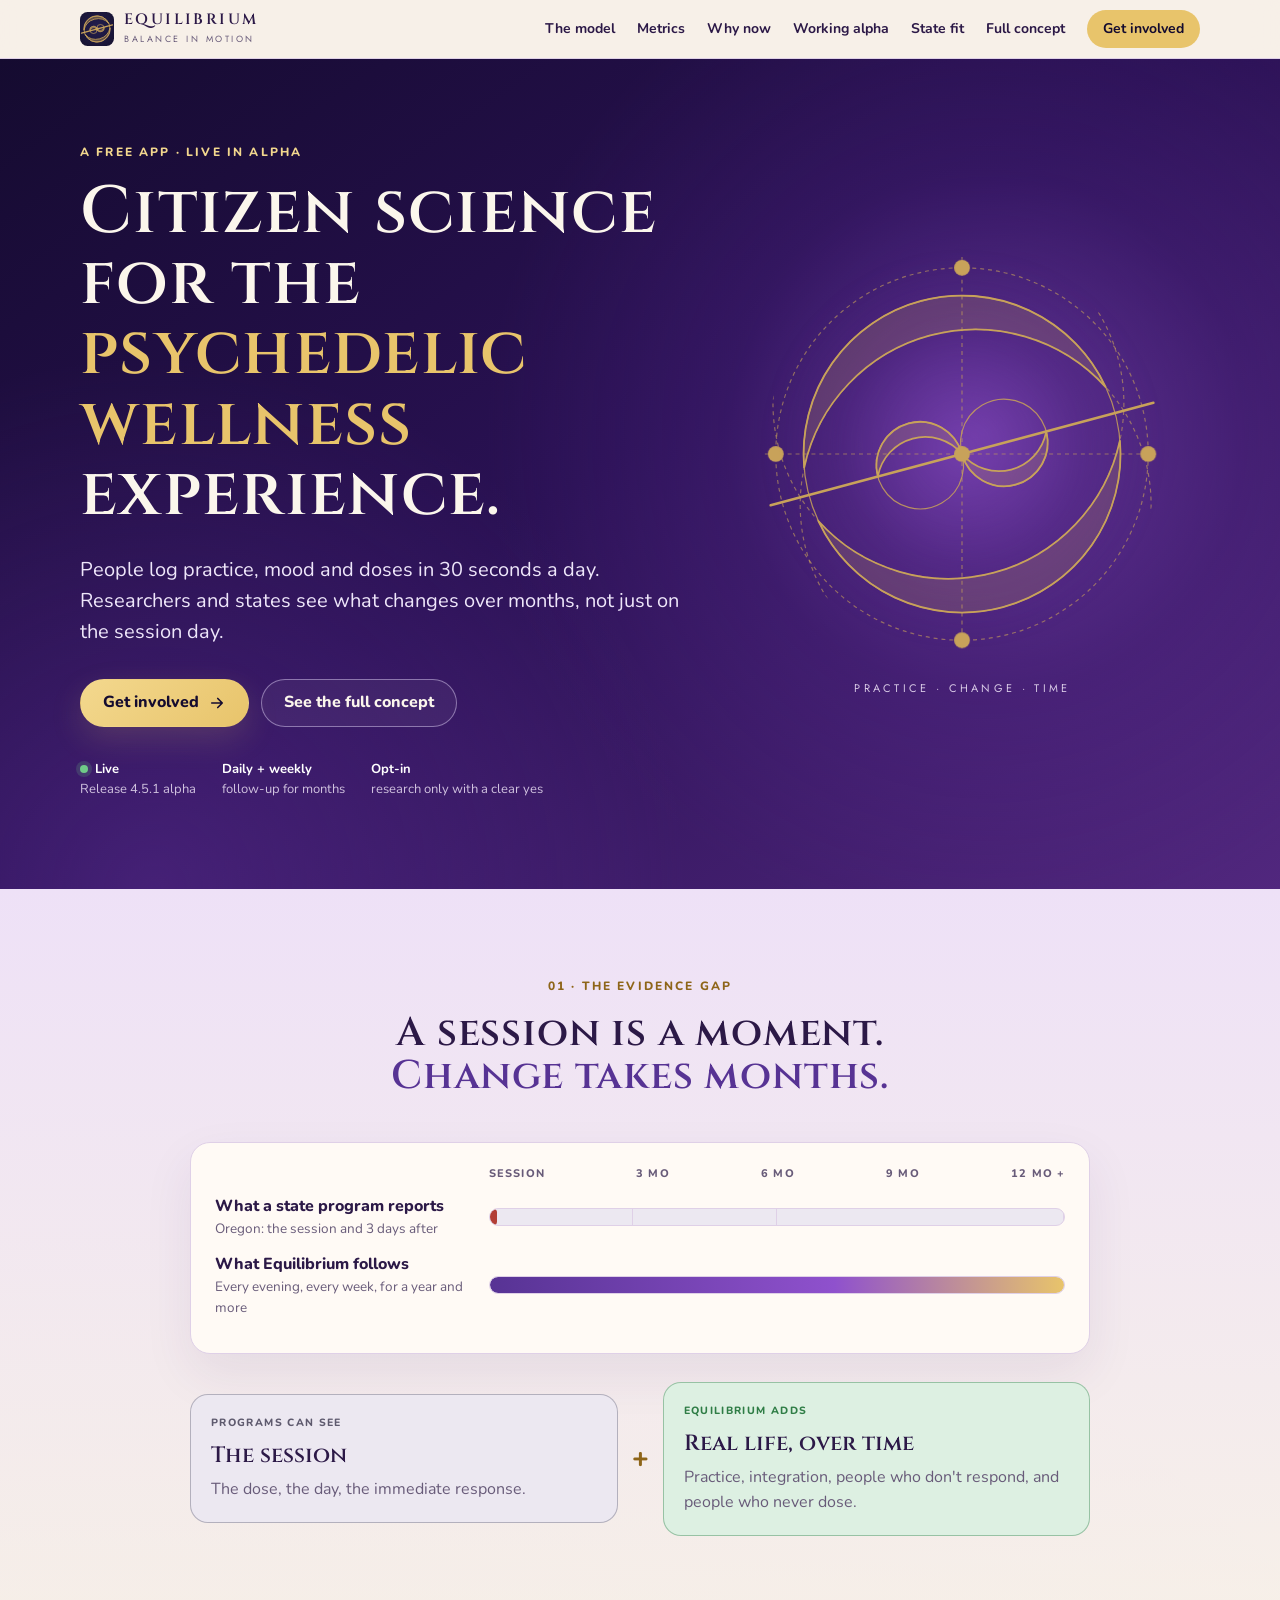
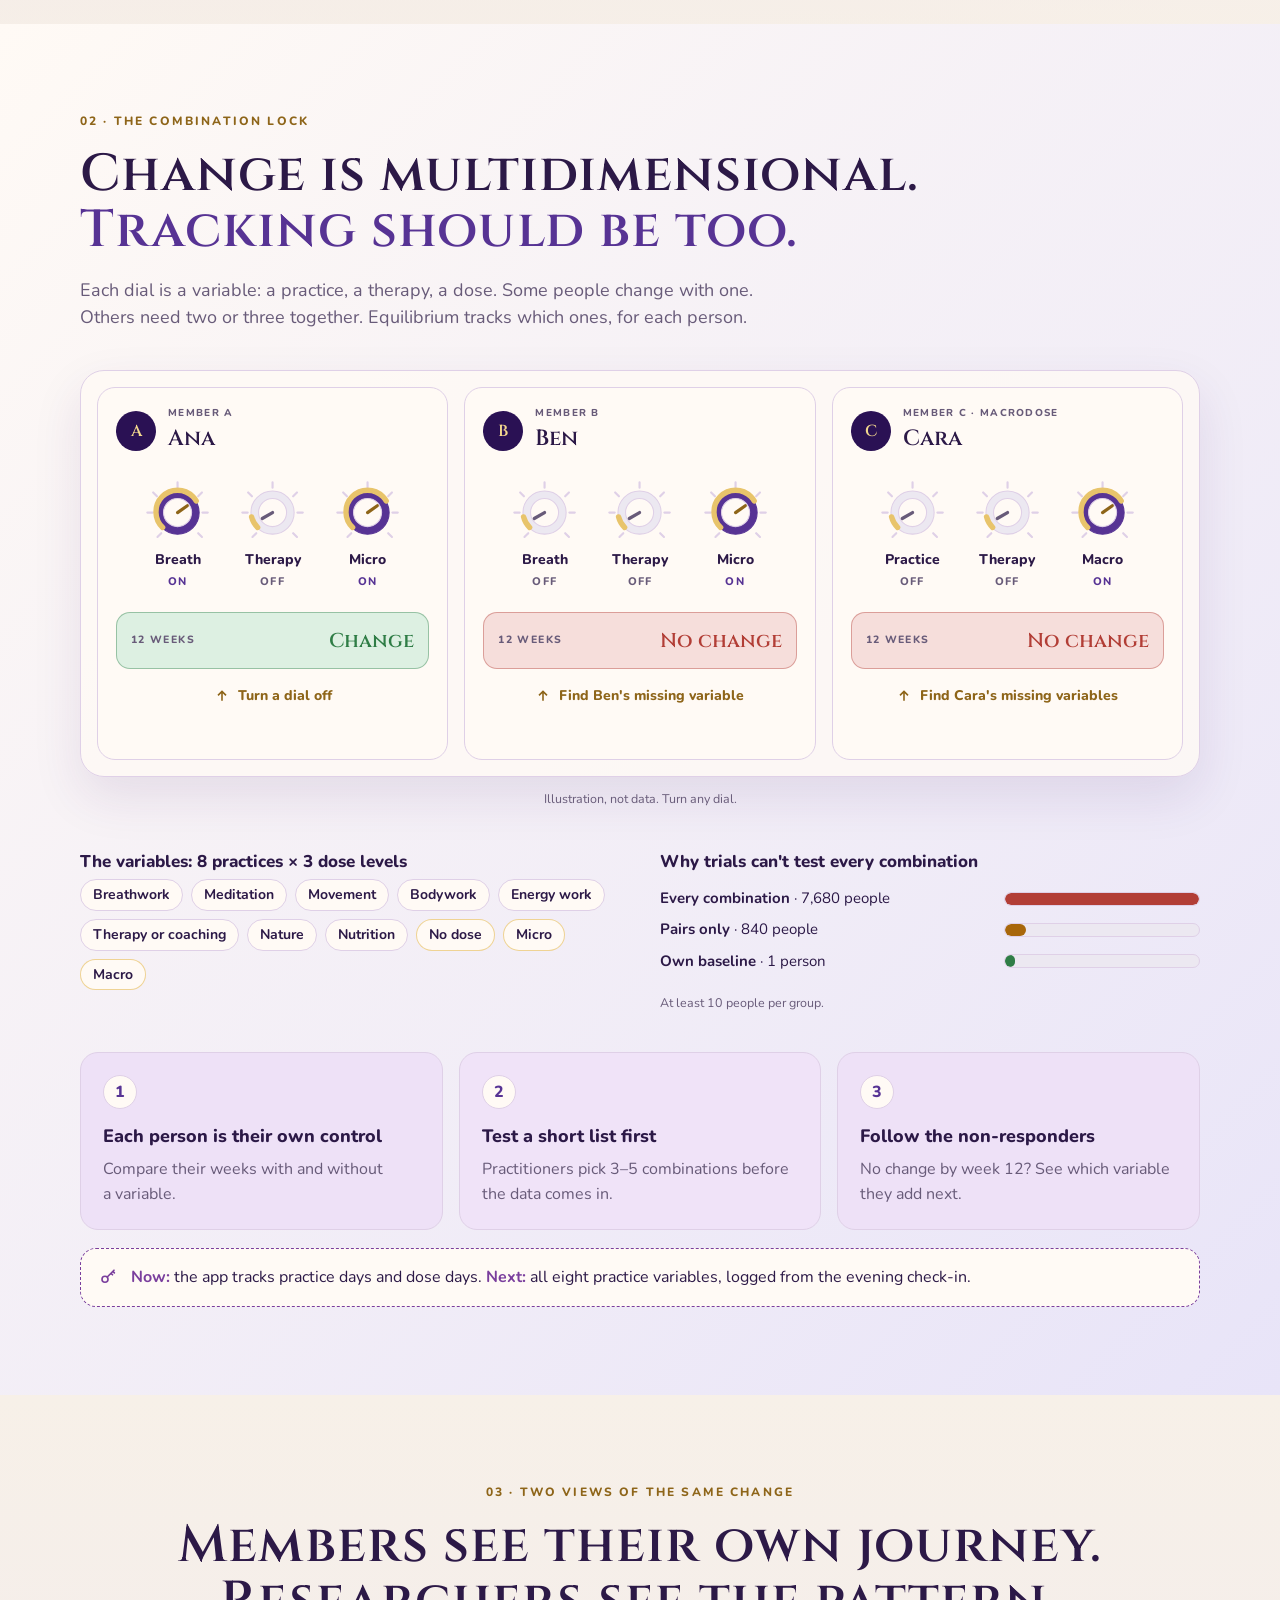
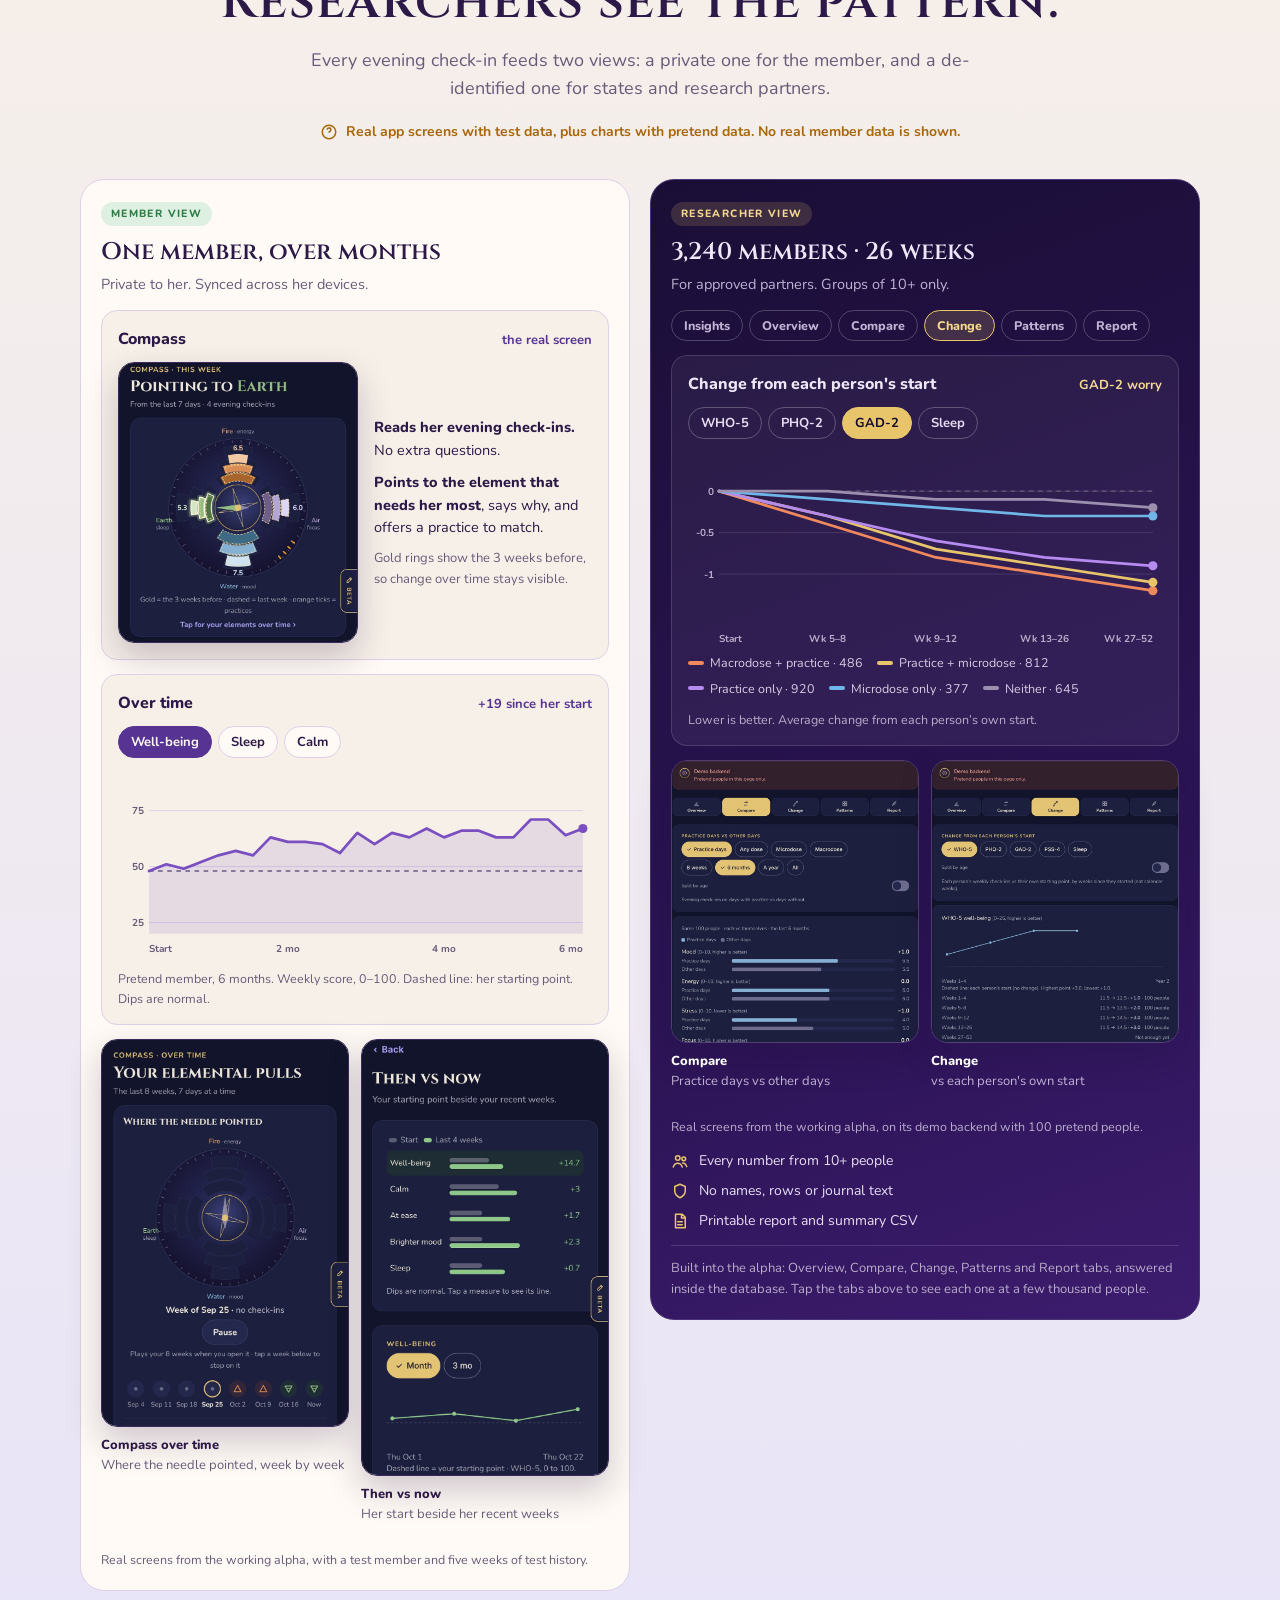
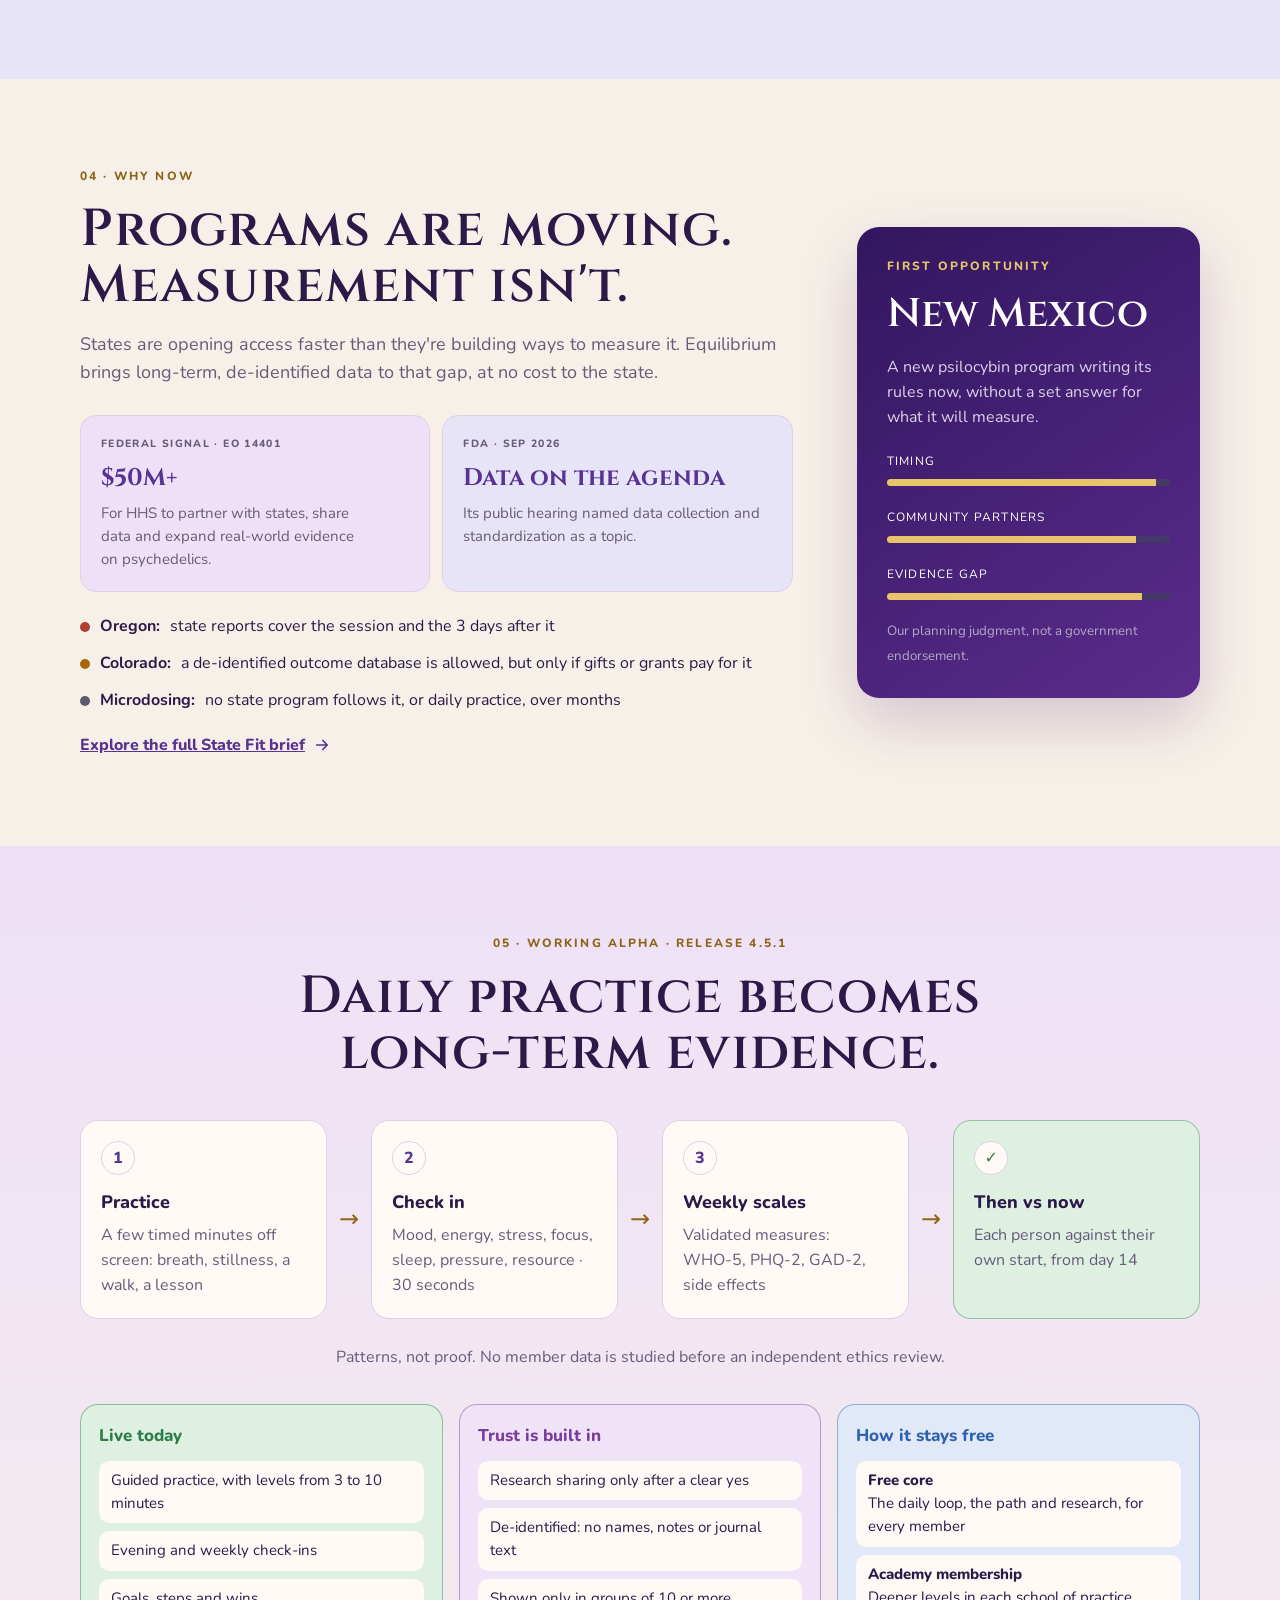
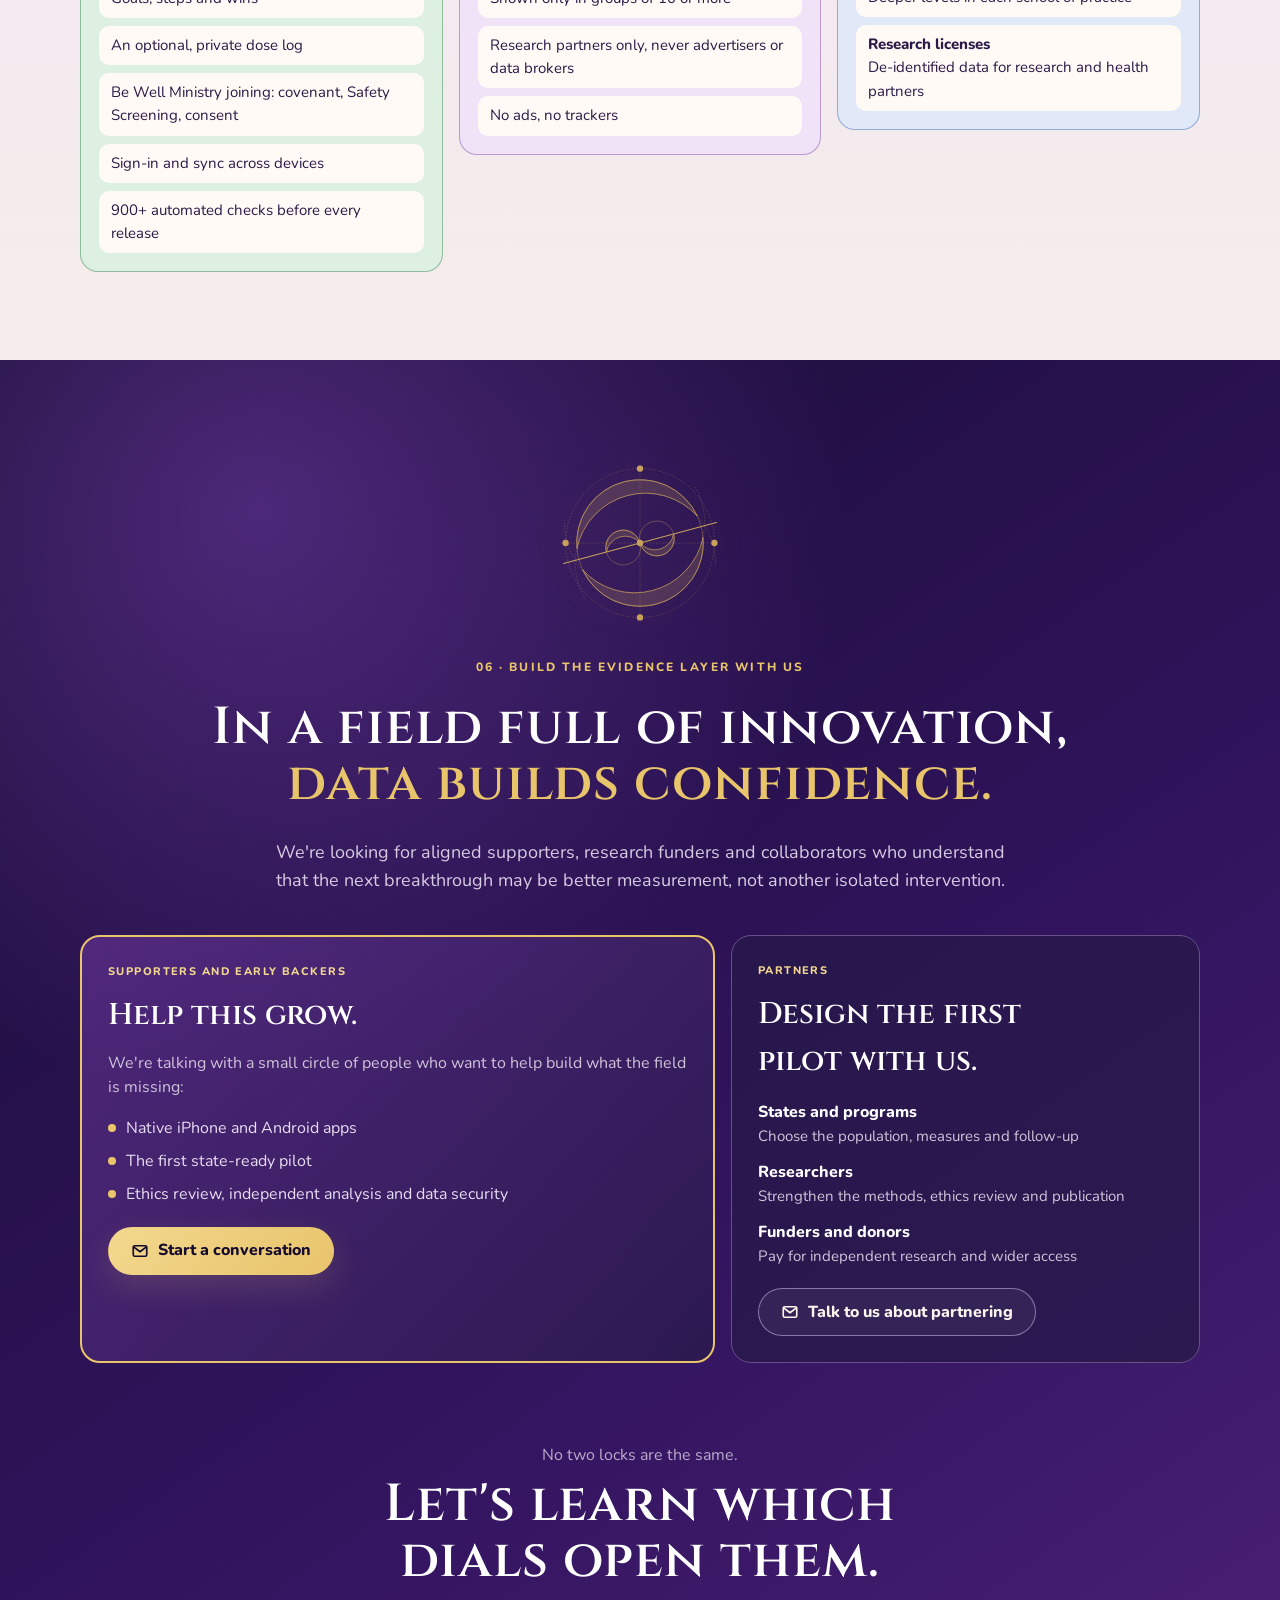
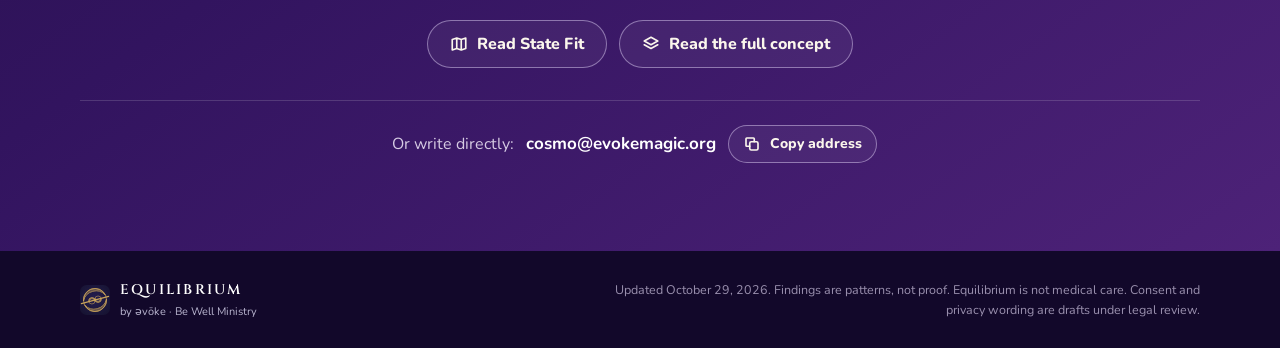
==== commit 1114c32e: "Locks: Ben = therapy + micro, Cara needs all three (practice + therapy + macro) Co-Authored-By: Clau" ====
--- a/index.html
+++ b/index.html
@@ -618,18 +618,18 @@
         <p class="hint" data-hint="Turn a dial off"><svg aria-hidden="true"><use href="#i-arrow"/></svg><span>Turn a dial off</span></p>
         <button class="reset" type="button">Reset</button>
       </article>
-      <article class="member lock" data-key="Breath,Therapy,Micro" data-start="Micro">
+      <article class="member lock" data-key="Therapy,Micro" data-start="Micro">
         <header><span class="av">B</span><div><small>Member B</small><h3>Ben</h3></div></header>
         <div class="dialrow"><button class="dial" type="button" data-d="Breath" data-on="true" aria-pressed="true"><svg class="knob" viewBox="0 0 64 64" aria-hidden="true"><g class="ticks"><path d="M32 4v5M54.6 13.4l-3.5 3.5M60 32h-5M9.4 13.4l3.5 3.5M4 32h5M13.4 54.6l3.5-3.5M54.6 54.6l-3.5-3.5"/></g><circle class="ring" cx="32" cy="32" r="20"/><path class="arc" d="M18.2 45.8A20 20 0 1 1 45.8 45.8" pathLength="100"/><circle class="cap" cx="32" cy="32" r="13"/><g class="ptr"><line x1="32" y1="32" x2="32" y2="21"/></g></svg><b>Breath</b><small>On</small></button><button class="dial" type="button" data-d="Therapy" data-on="false" aria-pressed="false"><svg class="knob" viewBox="0 0 64 64" aria-hidden="true"><g class="ticks"><path d="M32 4v5M54.6 13.4l-3.5 3.5M60 32h-5M9.4 13.4l3.5 3.5M4 32h5M13.4 54.6l3.5-3.5M54.6 54.6l-3.5-3.5"/></g><circle class="ring" cx="32" cy="32" r="20"/><path class="arc" d="M18.2 45.8A20 20 0 1 1 45.8 45.8" pathLength="100"/><circle class="cap" cx="32" cy="32" r="13"/><g class="ptr"><line x1="32" y1="32" x2="32" y2="21"/></g></svg><b>Therapy</b><small>Off</small></button><button class="dial" type="button" data-d="Micro" data-on="true" aria-pressed="true"><svg class="knob" viewBox="0 0 64 64" aria-hidden="true"><g class="ticks"><path d="M32 4v5M54.6 13.4l-3.5 3.5M60 32h-5M9.4 13.4l3.5 3.5M4 32h5M13.4 54.6l3.5-3.5M54.6 54.6l-3.5-3.5"/></g><circle class="ring" cx="32" cy="32" r="20"/><path class="arc" d="M18.2 45.8A20 20 0 1 1 45.8 45.8" pathLength="100"/><circle class="cap" cx="32" cy="32" r="13"/><g class="ptr"><line x1="32" y1="32" x2="32" y2="21"/></g></svg><b>Micro</b><small>On</small></button></div>
         <div class="outcome" aria-live="polite"><span class="when">12 weeks</span><strong class="res"></strong></div>
-        <p class="hint" data-hint="Find Ben's missing variables"><svg aria-hidden="true"><use href="#i-arrow"/></svg><span>Find Ben's missing variables</span></p>
+        <p class="hint" data-hint="Find Ben's missing variable"><svg aria-hidden="true"><use href="#i-arrow"/></svg><span>Find Ben's missing variable</span></p>
         <button class="reset" type="button">Reset</button>
       </article>
-      <article class="member lock" data-key="Practice,Macro" data-start="Macro">
+      <article class="member lock" data-key="Practice,Therapy,Macro" data-start="Macro">
         <header><span class="av">C</span><div><small>Member C · macrodose</small><h3>Cara</h3></div></header>
         <div class="dialrow"><button class="dial" type="button" data-d="Practice" data-on="false" aria-pressed="false"><svg class="knob" viewBox="0 0 64 64" aria-hidden="true"><g class="ticks"><path d="M32 4v5M54.6 13.4l-3.5 3.5M60 32h-5M9.4 13.4l3.5 3.5M4 32h5M13.4 54.6l3.5-3.5M54.6 54.6l-3.5-3.5"/></g><circle class="ring" cx="32" cy="32" r="20"/><path class="arc" d="M18.2 45.8A20 20 0 1 1 45.8 45.8" pathLength="100"/><circle class="cap" cx="32" cy="32" r="13"/><g class="ptr"><line x1="32" y1="32" x2="32" y2="21"/></g></svg><b>Practice</b><small>Off</small></button><button class="dial" type="button" data-d="Therapy" data-on="true" aria-pressed="true"><svg class="knob" viewBox="0 0 64 64" aria-hidden="true"><g class="ticks"><path d="M32 4v5M54.6 13.4l-3.5 3.5M60 32h-5M9.4 13.4l3.5 3.5M4 32h5M13.4 54.6l3.5-3.5M54.6 54.6l-3.5-3.5"/></g><circle class="ring" cx="32" cy="32" r="20"/><path class="arc" d="M18.2 45.8A20 20 0 1 1 45.8 45.8" pathLength="100"/><circle class="cap" cx="32" cy="32" r="13"/><g class="ptr"><line x1="32" y1="32" x2="32" y2="21"/></g></svg><b>Therapy</b><small>On</small></button><button class="dial" type="button" data-d="Macro" data-on="true" aria-pressed="true"><svg class="knob" viewBox="0 0 64 64" aria-hidden="true"><g class="ticks"><path d="M32 4v5M54.6 13.4l-3.5 3.5M60 32h-5M9.4 13.4l3.5 3.5M4 32h5M13.4 54.6l3.5-3.5M54.6 54.6l-3.5-3.5"/></g><circle class="ring" cx="32" cy="32" r="20"/><path class="arc" d="M18.2 45.8A20 20 0 1 1 45.8 45.8" pathLength="100"/><circle class="cap" cx="32" cy="32" r="13"/><g class="ptr"><line x1="32" y1="32" x2="32" y2="21"/></g></svg><b>Macro</b><small>On</small></button></div>
         <div class="outcome" aria-live="polite"><span class="when">12 weeks</span><strong class="res"></strong></div>
-        <p class="hint" data-hint="Find Cara's missing variable"><svg aria-hidden="true"><use href="#i-arrow"/></svg><span>Find Cara's missing variable</span></p>
+        <p class="hint" data-hint="Find Cara's missing variables"><svg aria-hidden="true"><use href="#i-arrow"/></svg><span>Find Cara's missing variables</span></p>
         <button class="reset" type="button">Reset</button>
       </article>
     </div>
@@ -1057,8 +1057,8 @@
 <script>
 (function(){
   var MSG={Ana:{open:"Ana: breath + micro",shut:"Ana needs breath and micro"},
-           Ben:{open:"Ben: breath + therapy + micro",shut:"Ben needs two more variables"},
-           Cara:{open:"Cara: practice + macro",shut:"Cara is missing a variable"}};
+           Ben:{open:"Ben: therapy + micro",shut:"Ben needs two more variables"},
+           Cara:{open:"Cara: all three (practice + therapy + macro)",shut:"Cara is missing a variable"}};
   document.querySelectorAll('.member.lock').forEach(function(card){
     var key=card.dataset.key.split(','),start=card.dataset.start.split(','),name=card.querySelector('h3').textContent;
     var dials=[].slice.call(card.querySelectorAll('.dial')),out=card.querySelector('.outcome'),res=card.querySelector('.res'),when=card.querySelector('.when'),hint=card.querySelector('.hint'),ht=hint.querySelector('span');
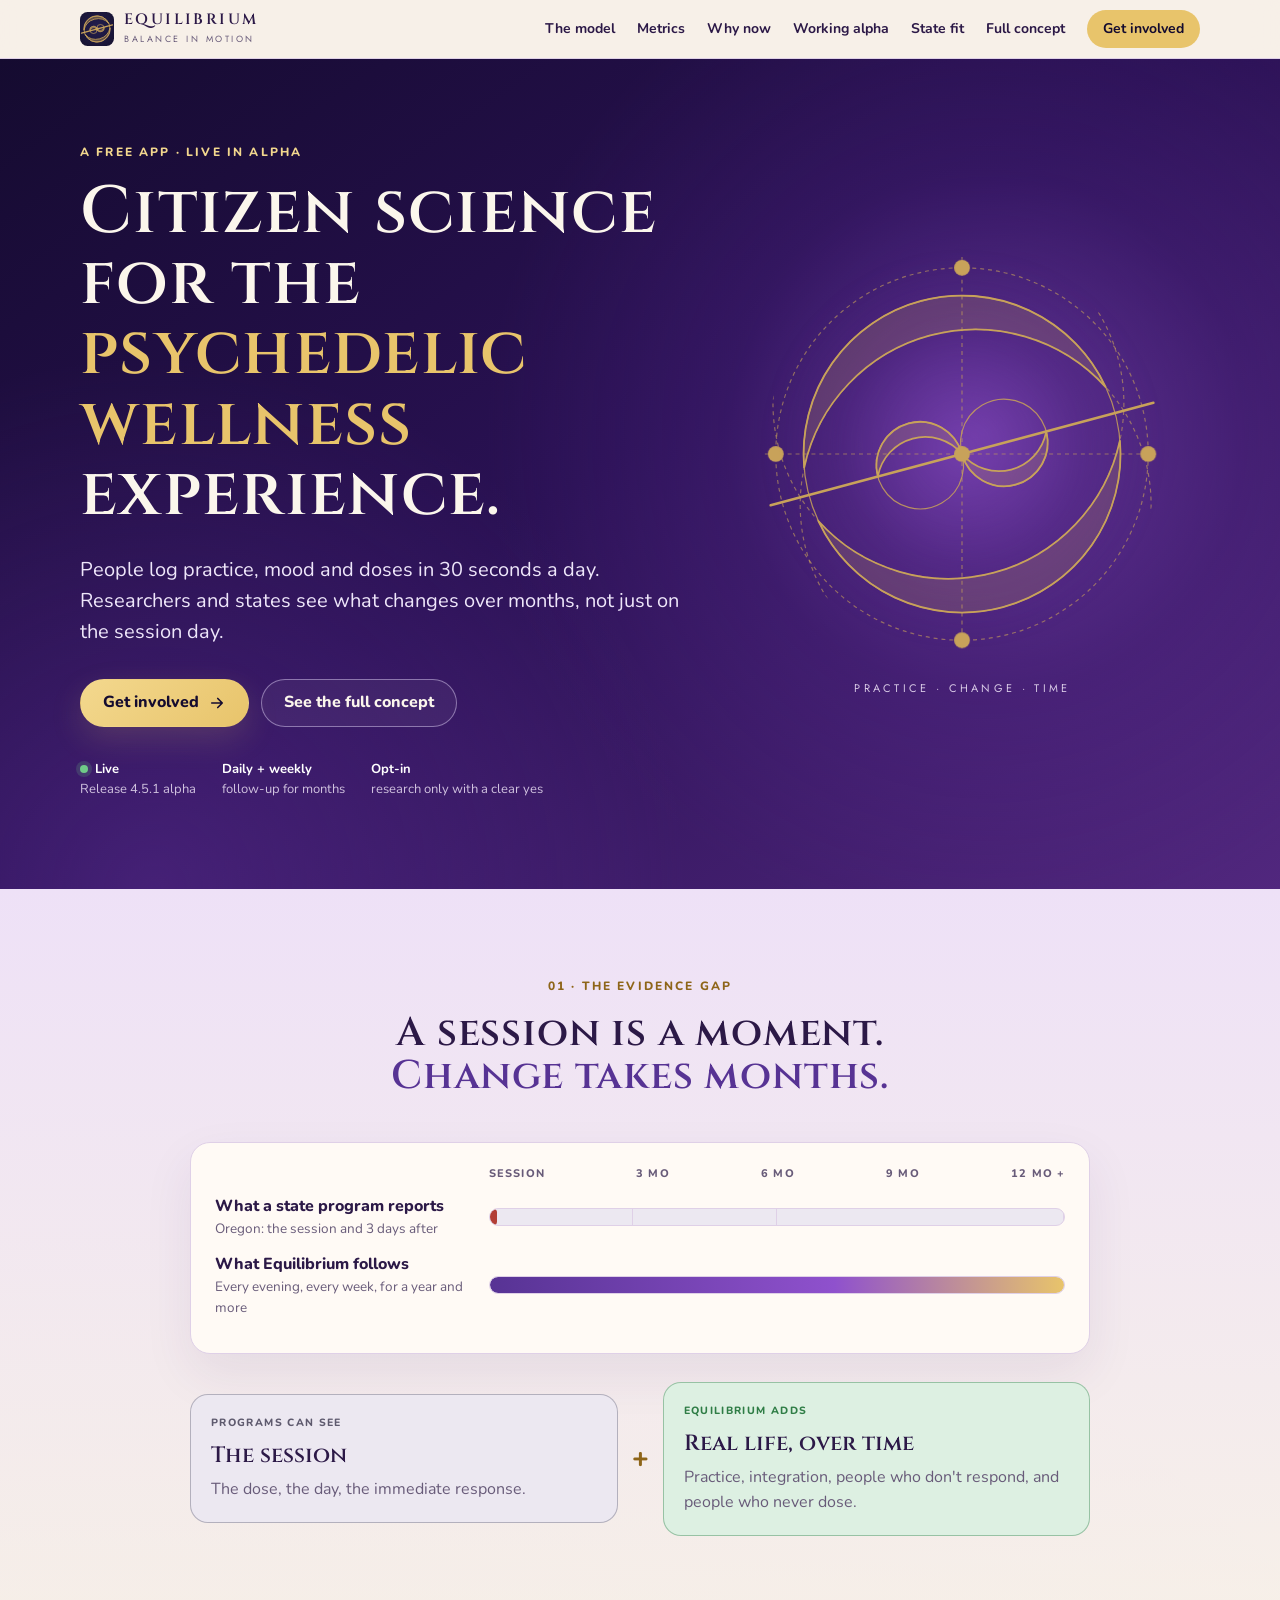
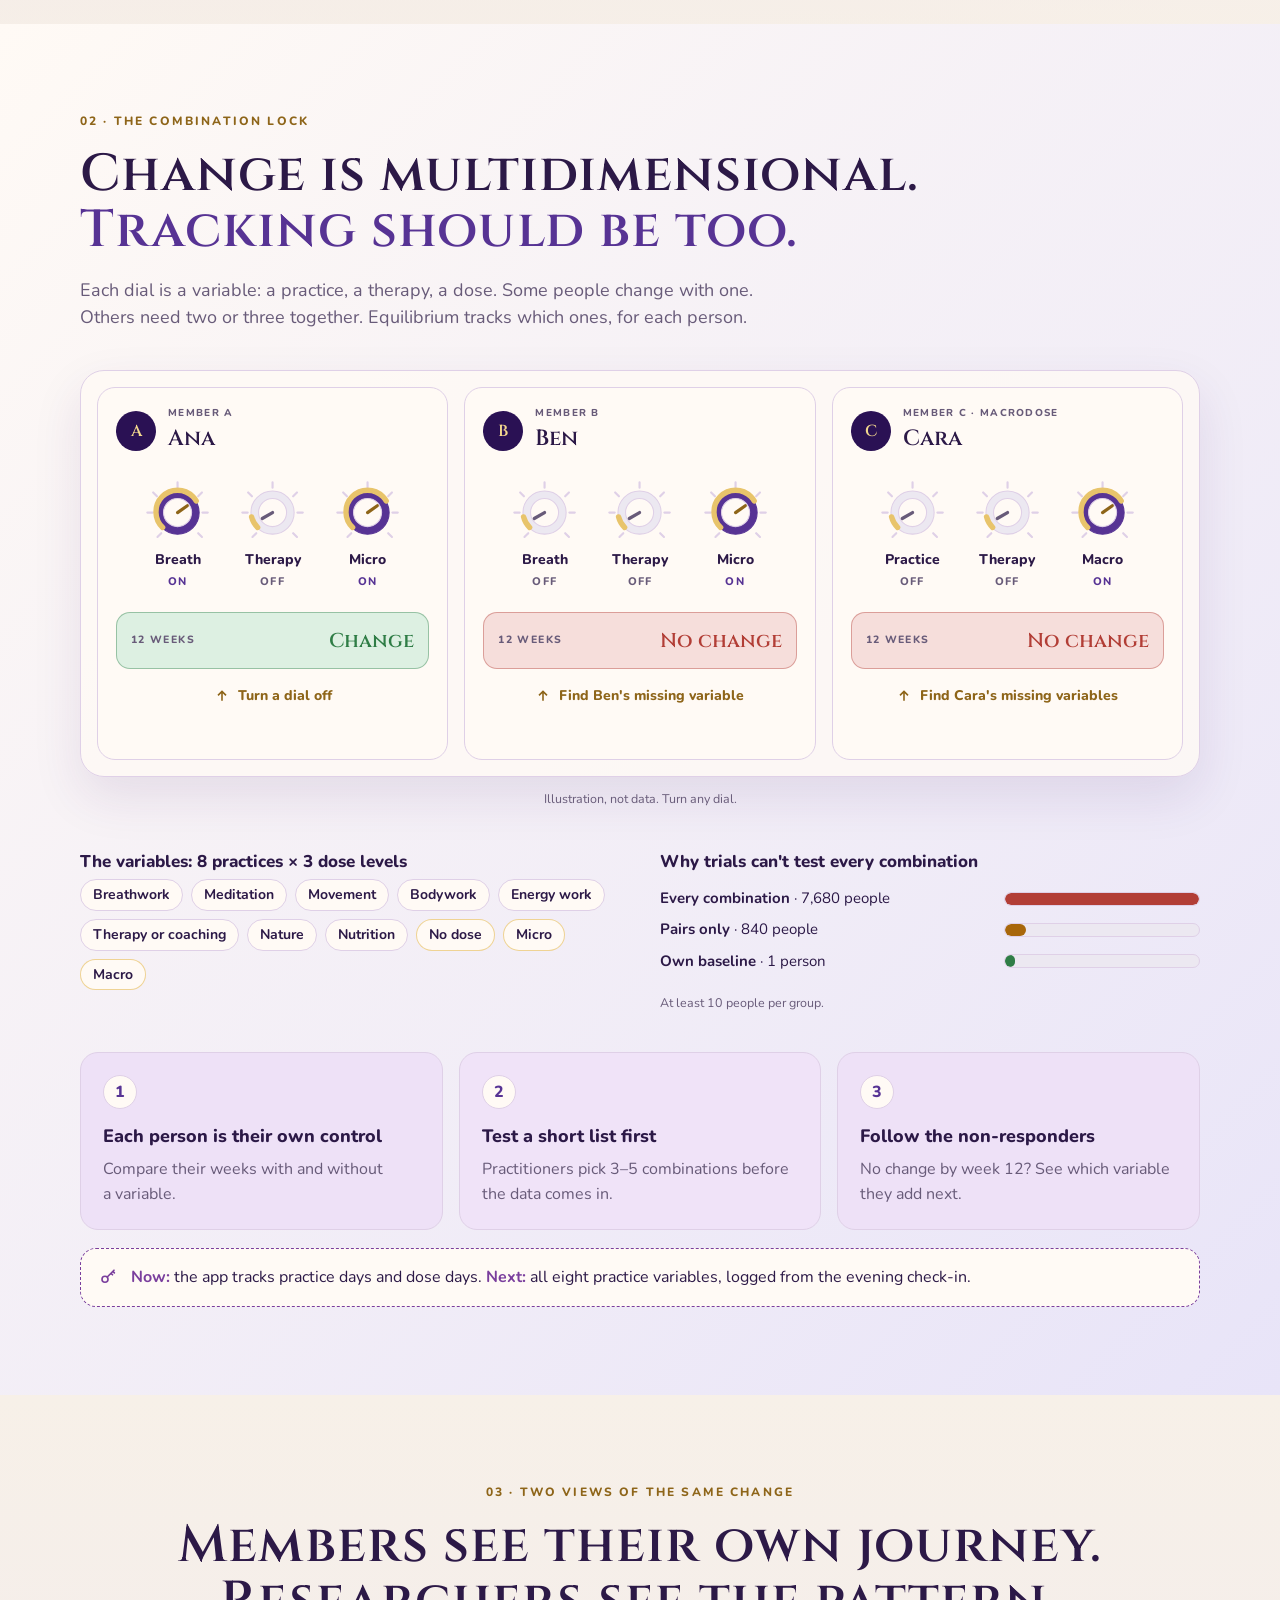
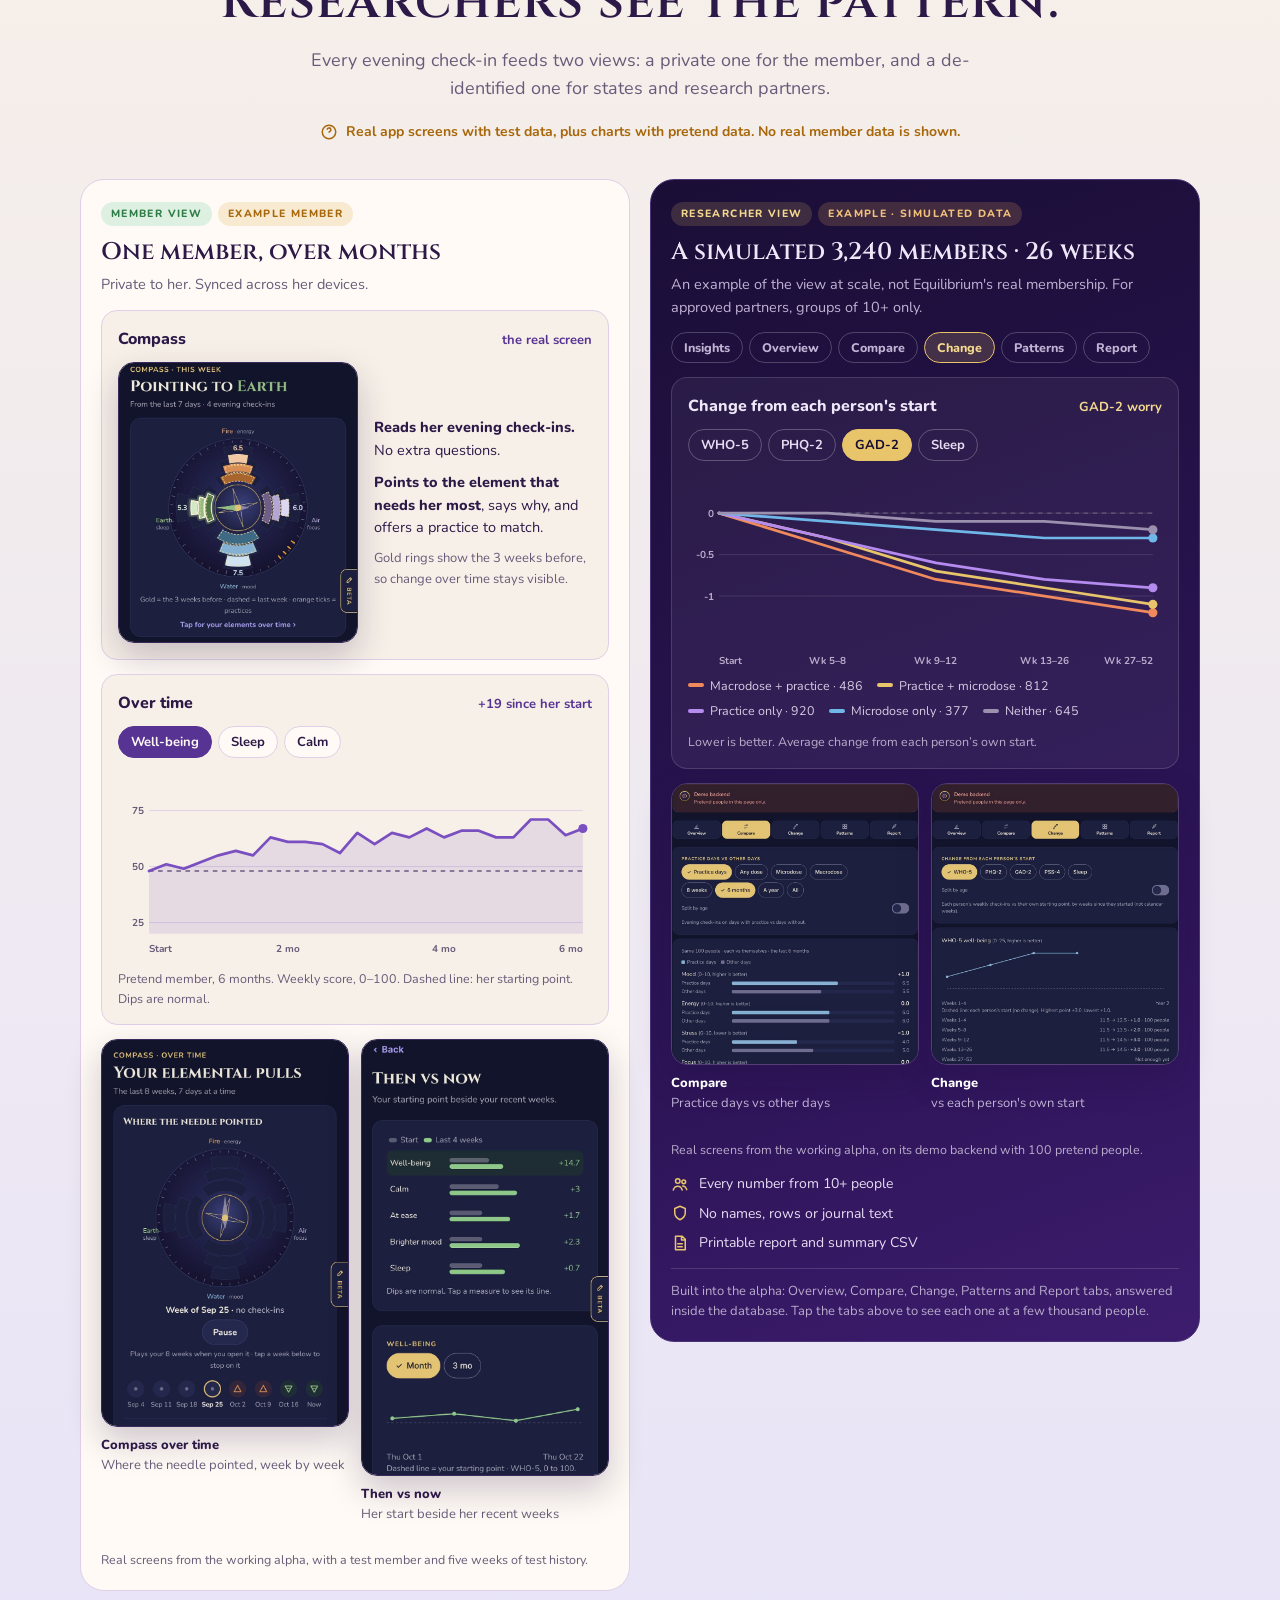
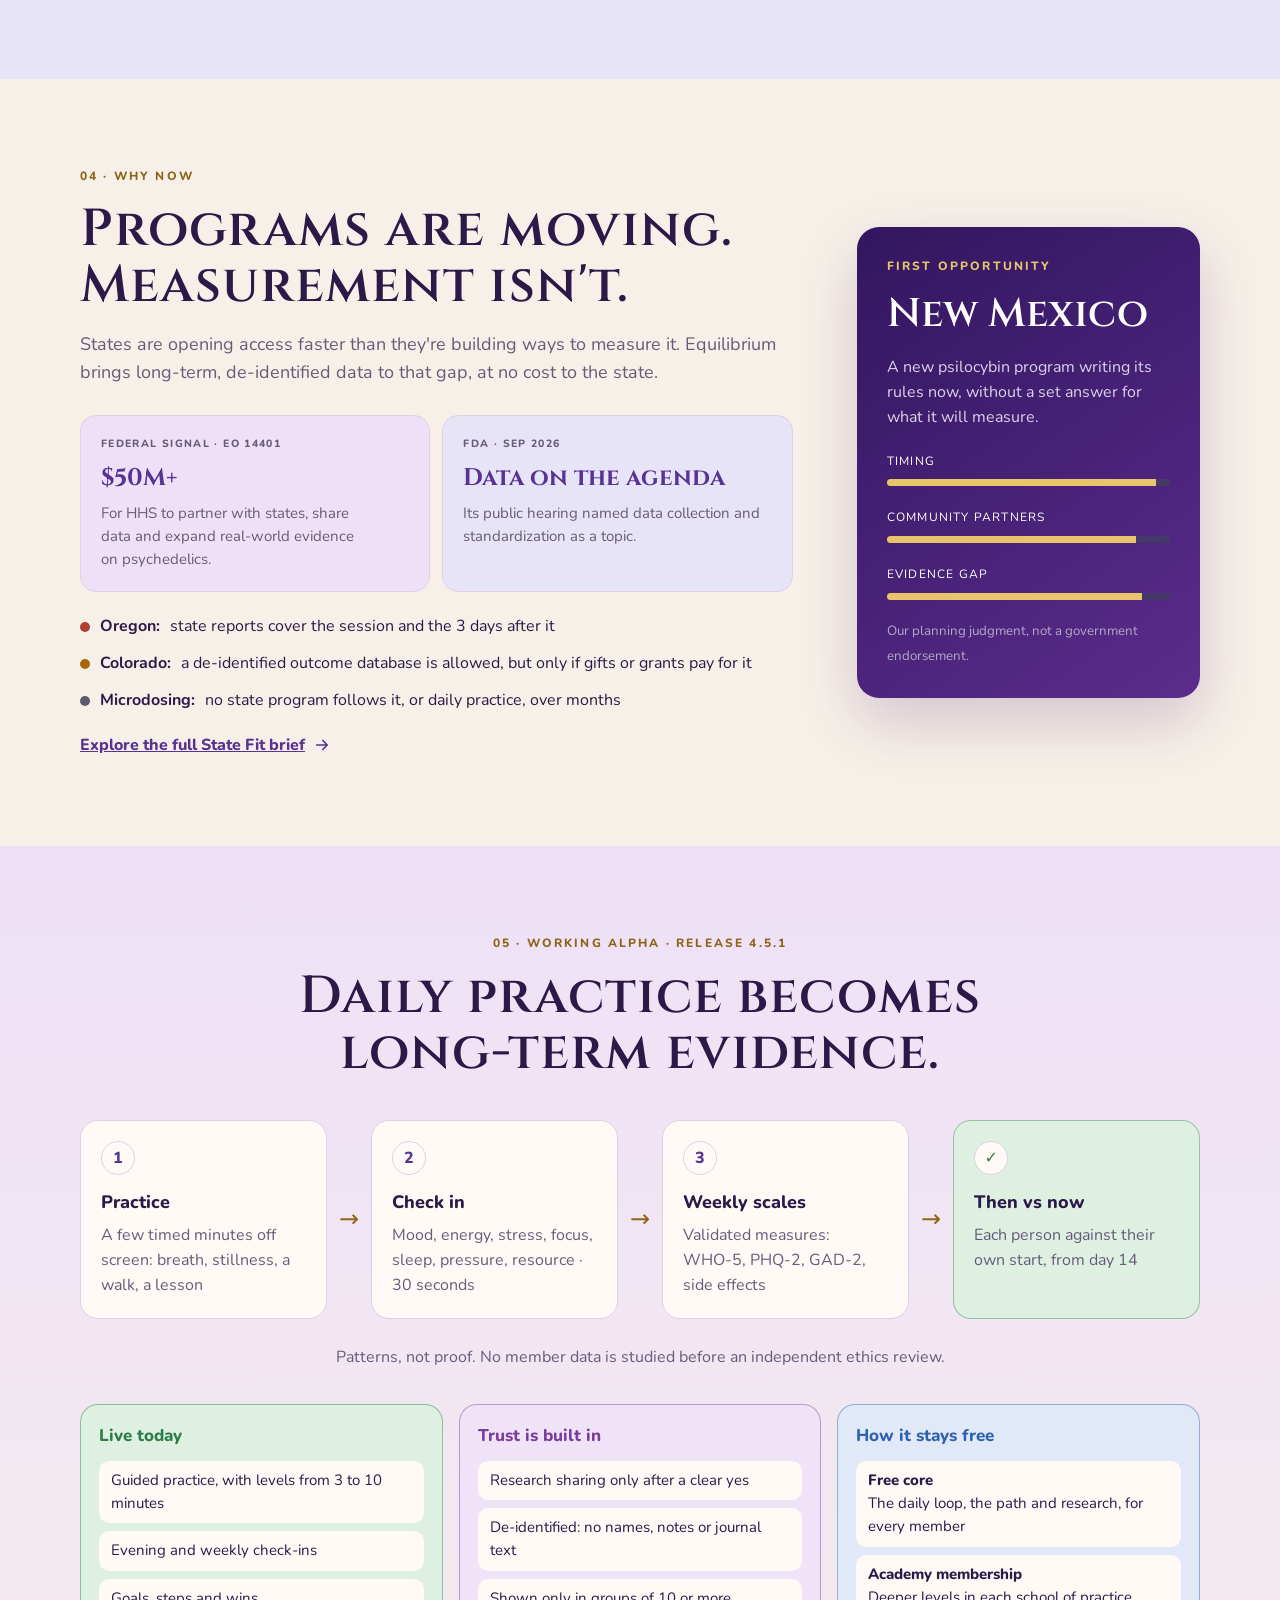
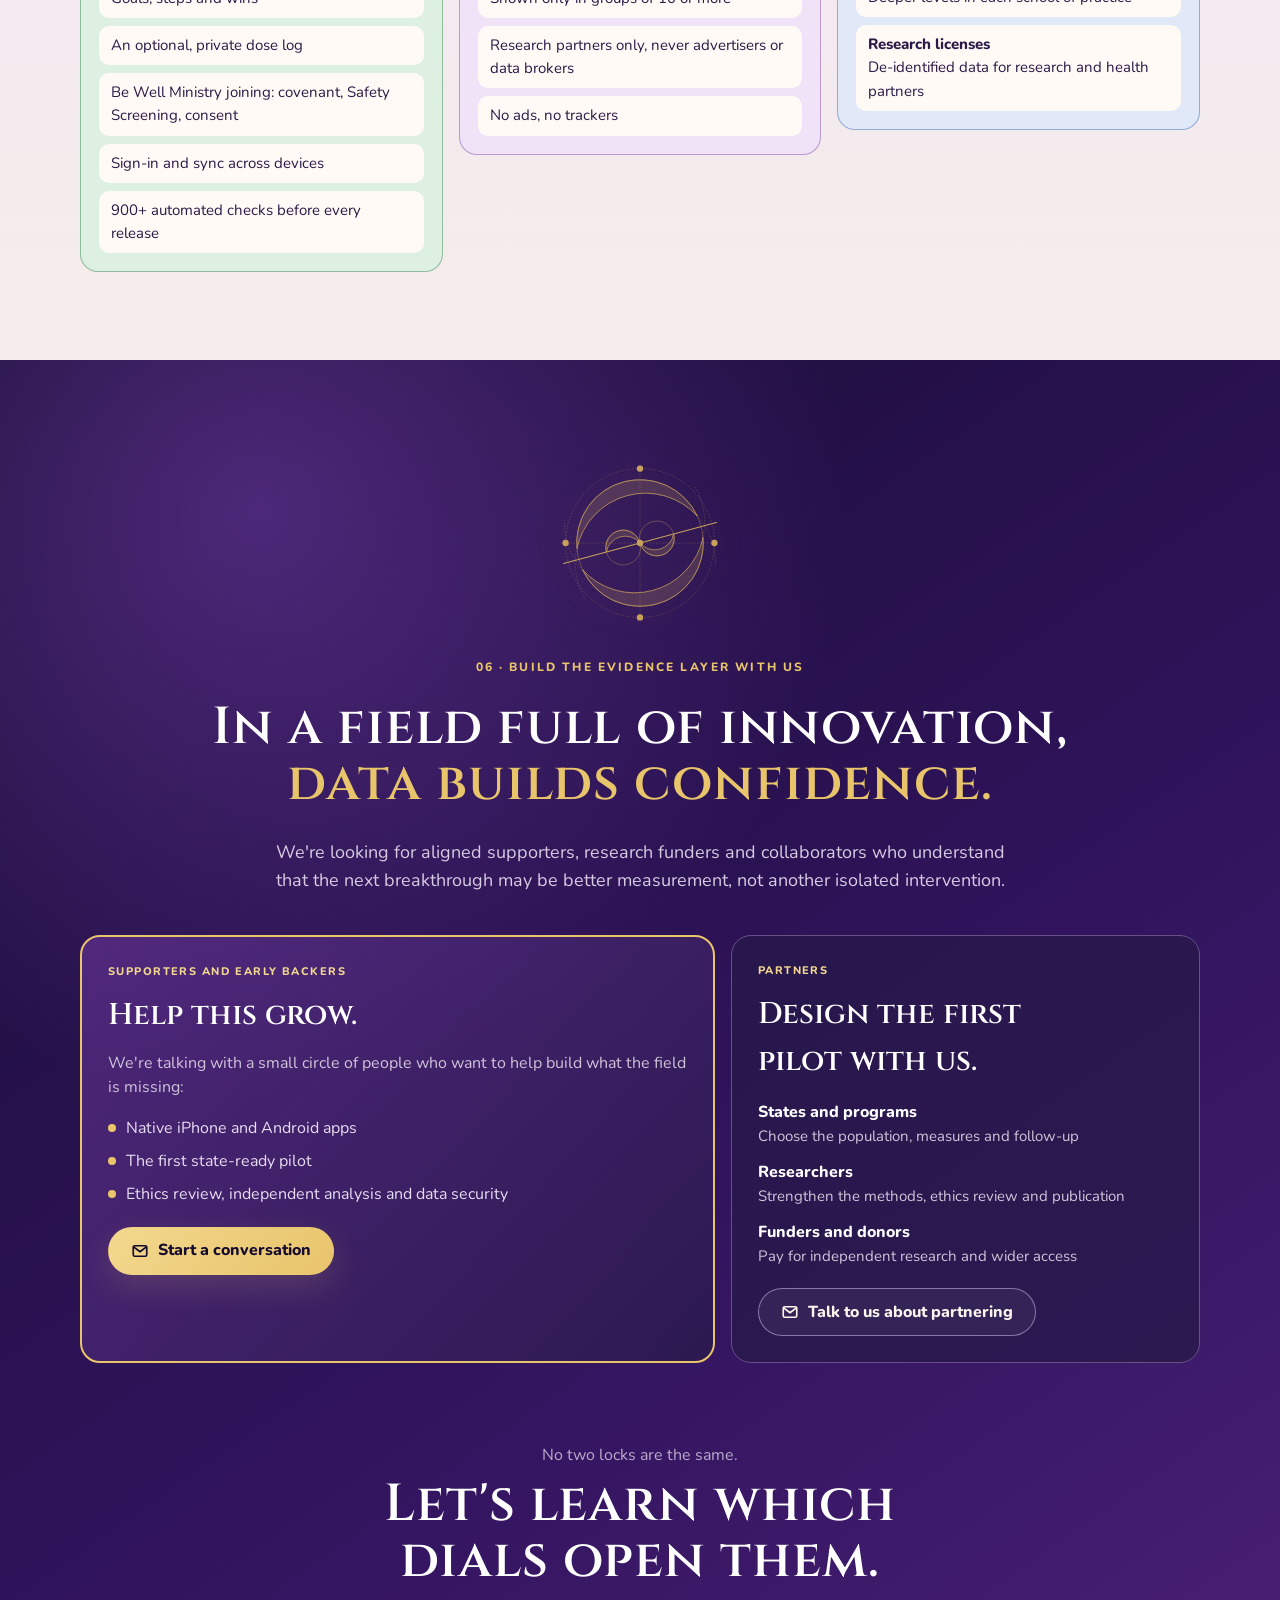
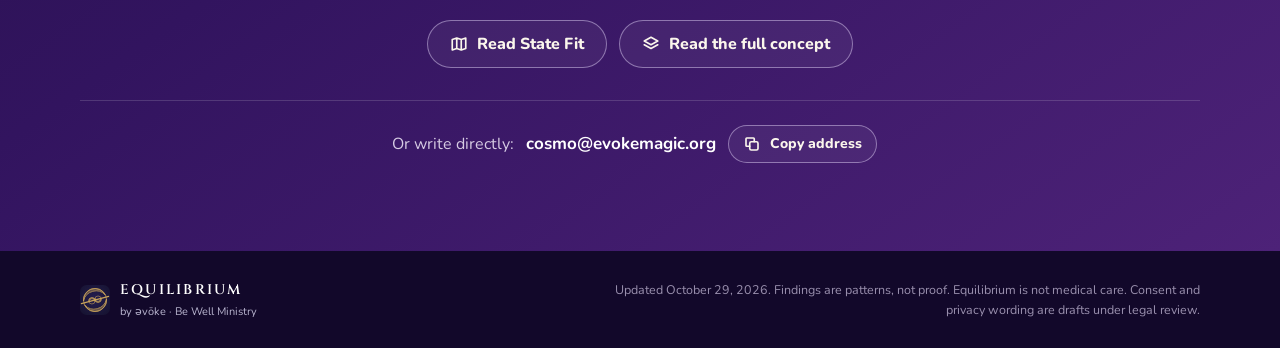
==== commit 8f1de452: "Researcher view: label it as a simulated example, not real membership Co-Authored-By: Claude Opus 5." ====
--- a/index.html
+++ b/index.html
@@ -467,6 +467,7 @@
 .member.lock button.dial{-webkit-appearance:none;appearance:none;touch-action:manipulation;-webkit-tap-highlight-color:transparent;-webkit-user-select:none;user-select:none}
 .knob .ptr{transform-box:view-box;transform-origin:32px 32px}
 .knob .arc{will-change:stroke-dasharray}
+.vtag.ex{background:rgba(237,178,90,.18);color:#F3C27A;margin-left:6px}.vtag.ex2{background:var(--warn-t);color:var(--warn);margin-left:6px}
 </style>
 </head>
 <body>
@@ -671,7 +672,7 @@
     <div class="views">
       <!-- Member -->
       <article class="vpanel member-v">
-        <header class="vhead"><span class="vtag mem">Member view</span><h3>One member, over months</h3><p>Private to her. Synced across her devices.</p></header>
+        <header class="vhead"><span class="vtag mem">Member view</span><span class="vtag ex2">Example member</span><h3>One member, over months</h3><p>Private to her. Synced across her devices.</p></header>
 
         <div class="vcard realcard">
           <div class="vcard-h"><b>Compass</b><span>the real screen</span></div>
@@ -705,7 +706,7 @@
 
       <!-- Researcher -->
       <article class="vpanel research-v">
-        <header class="vhead"><span class="vtag res">Researcher view</span><h3>3,240 members · 26 weeks</h3><p>For approved partners. Groups of 10+ only.</p></header>
+        <header class="vhead"><span class="vtag res">Researcher view</span><span class="vtag ex">Example · simulated data</span><h3>A simulated 3,240 members · 26 weeks</h3><p>An example of the view at scale, not Equilibrium's real membership. For approved partners, groups of 10+ only.</p></header>
 
         <div class="rtabs" role="tablist" aria-label="Researcher view">
           <button type="button" role="tab" data-t="insights" aria-selected="false">Insights</button>
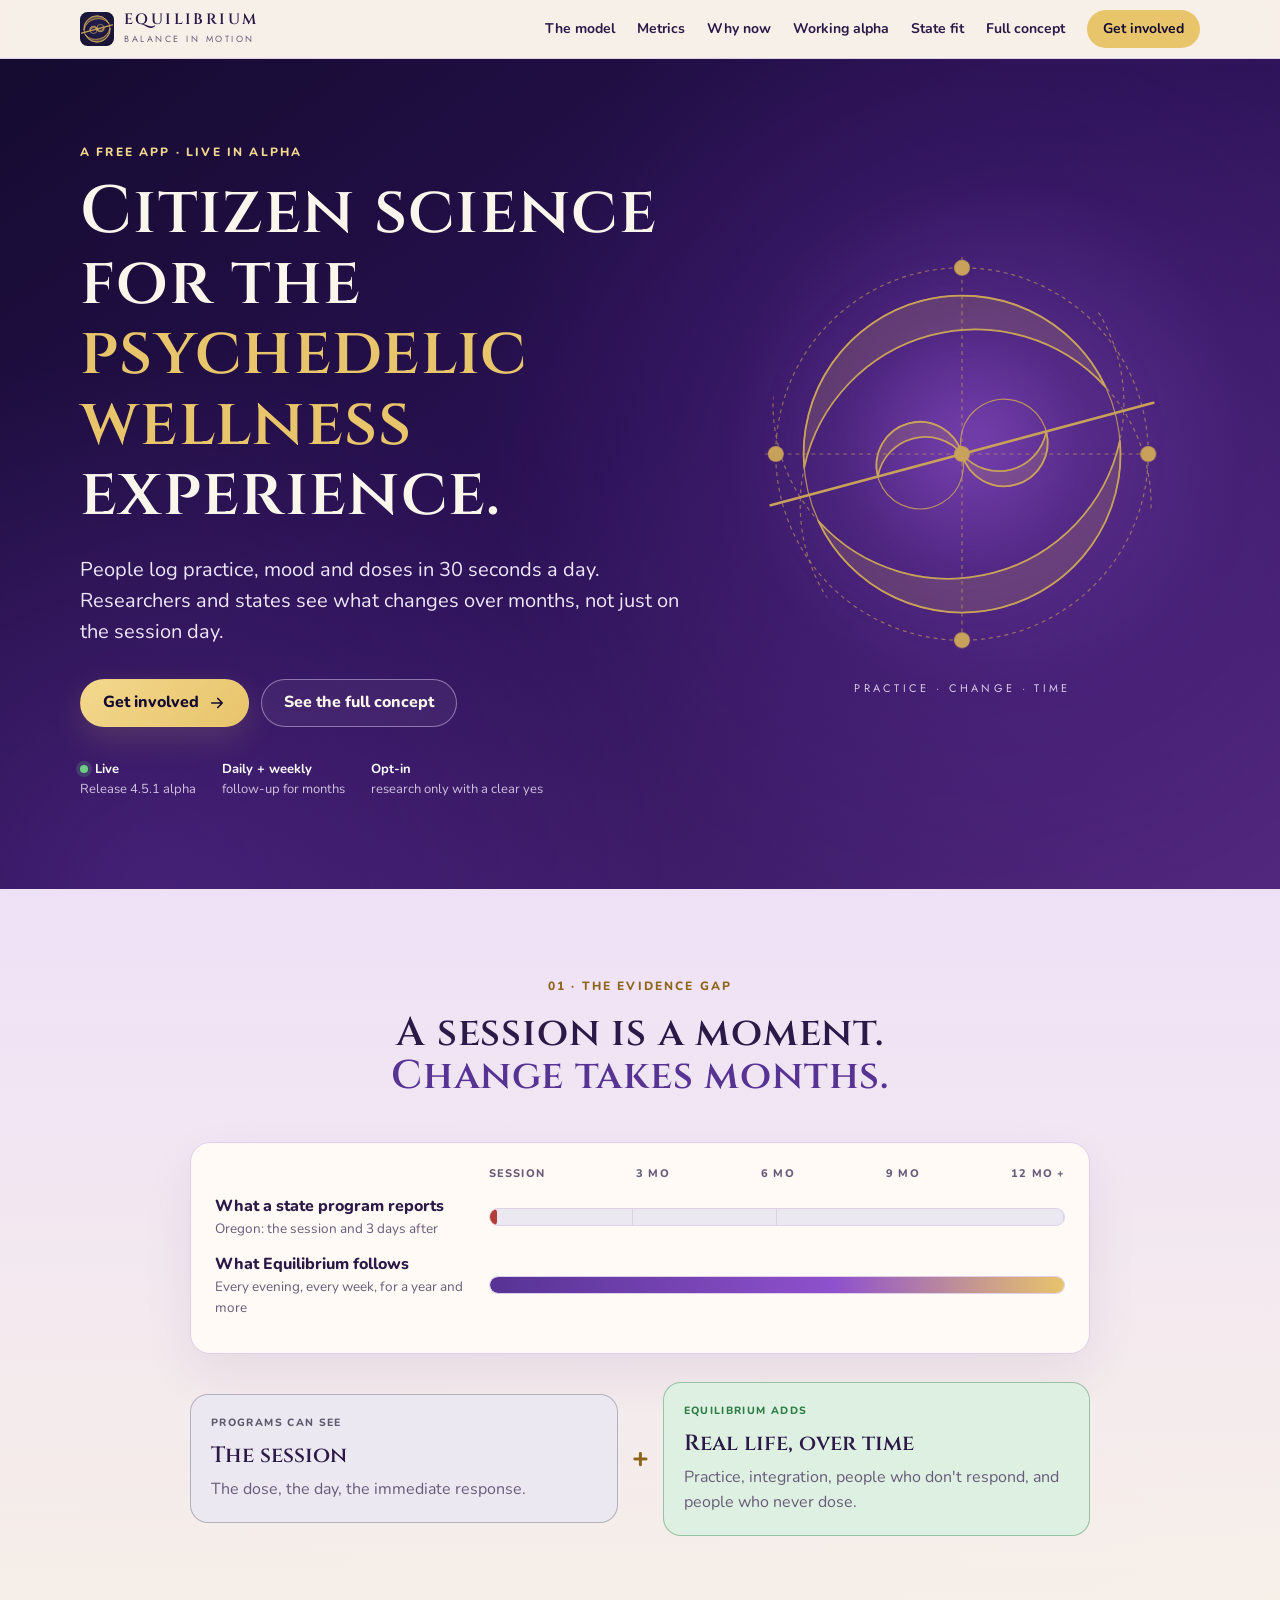
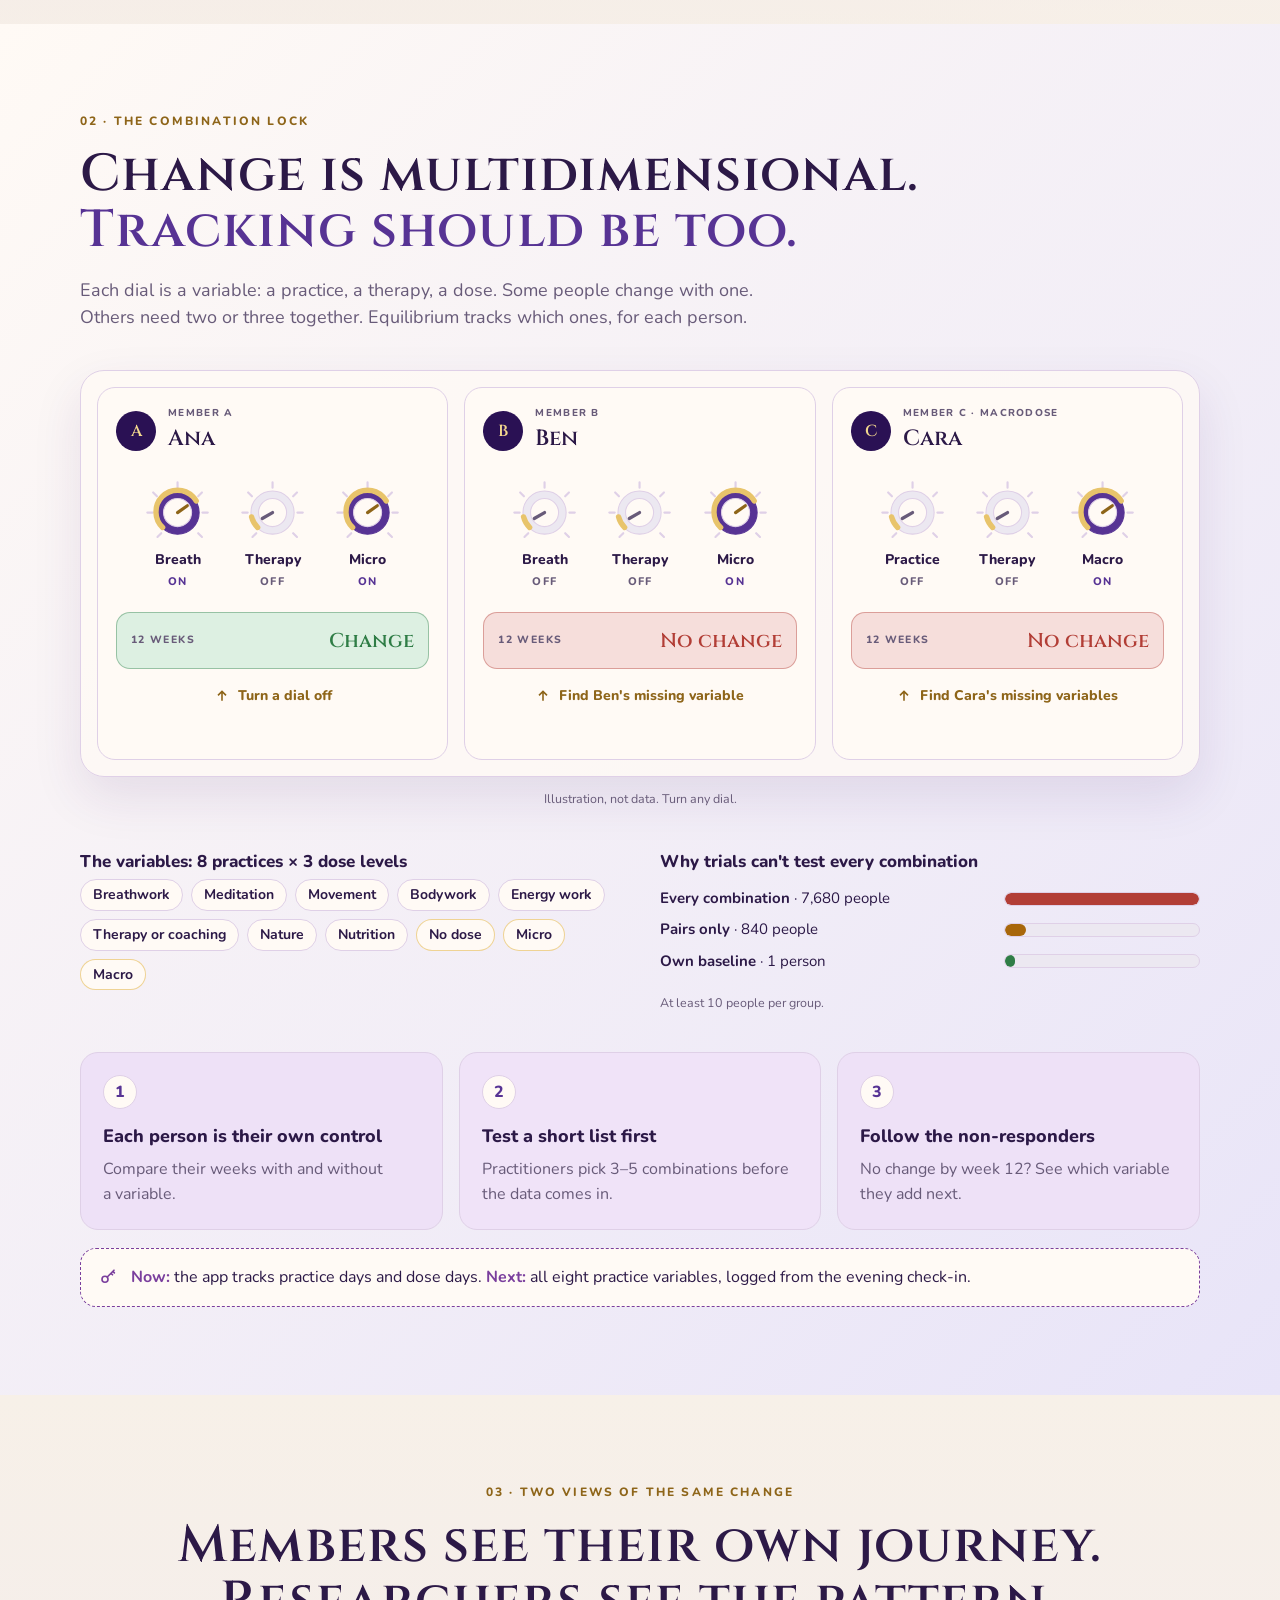
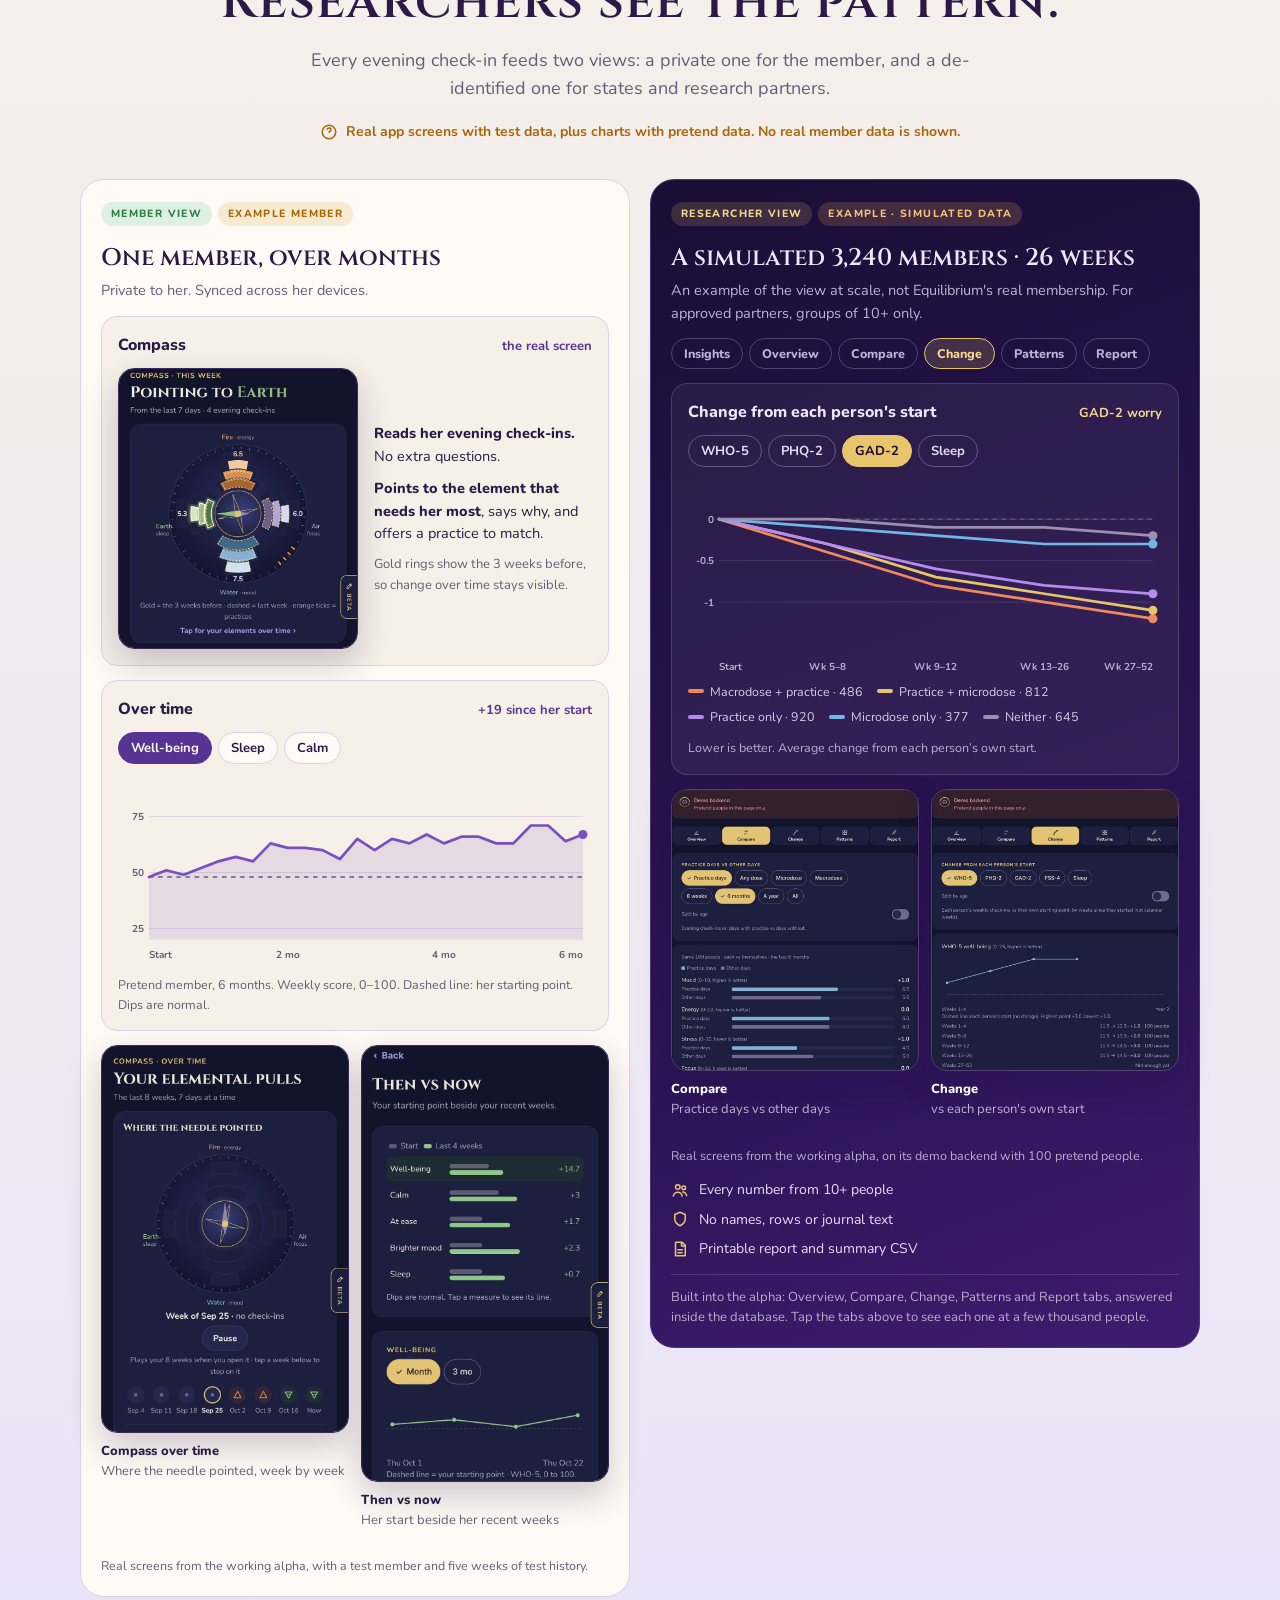
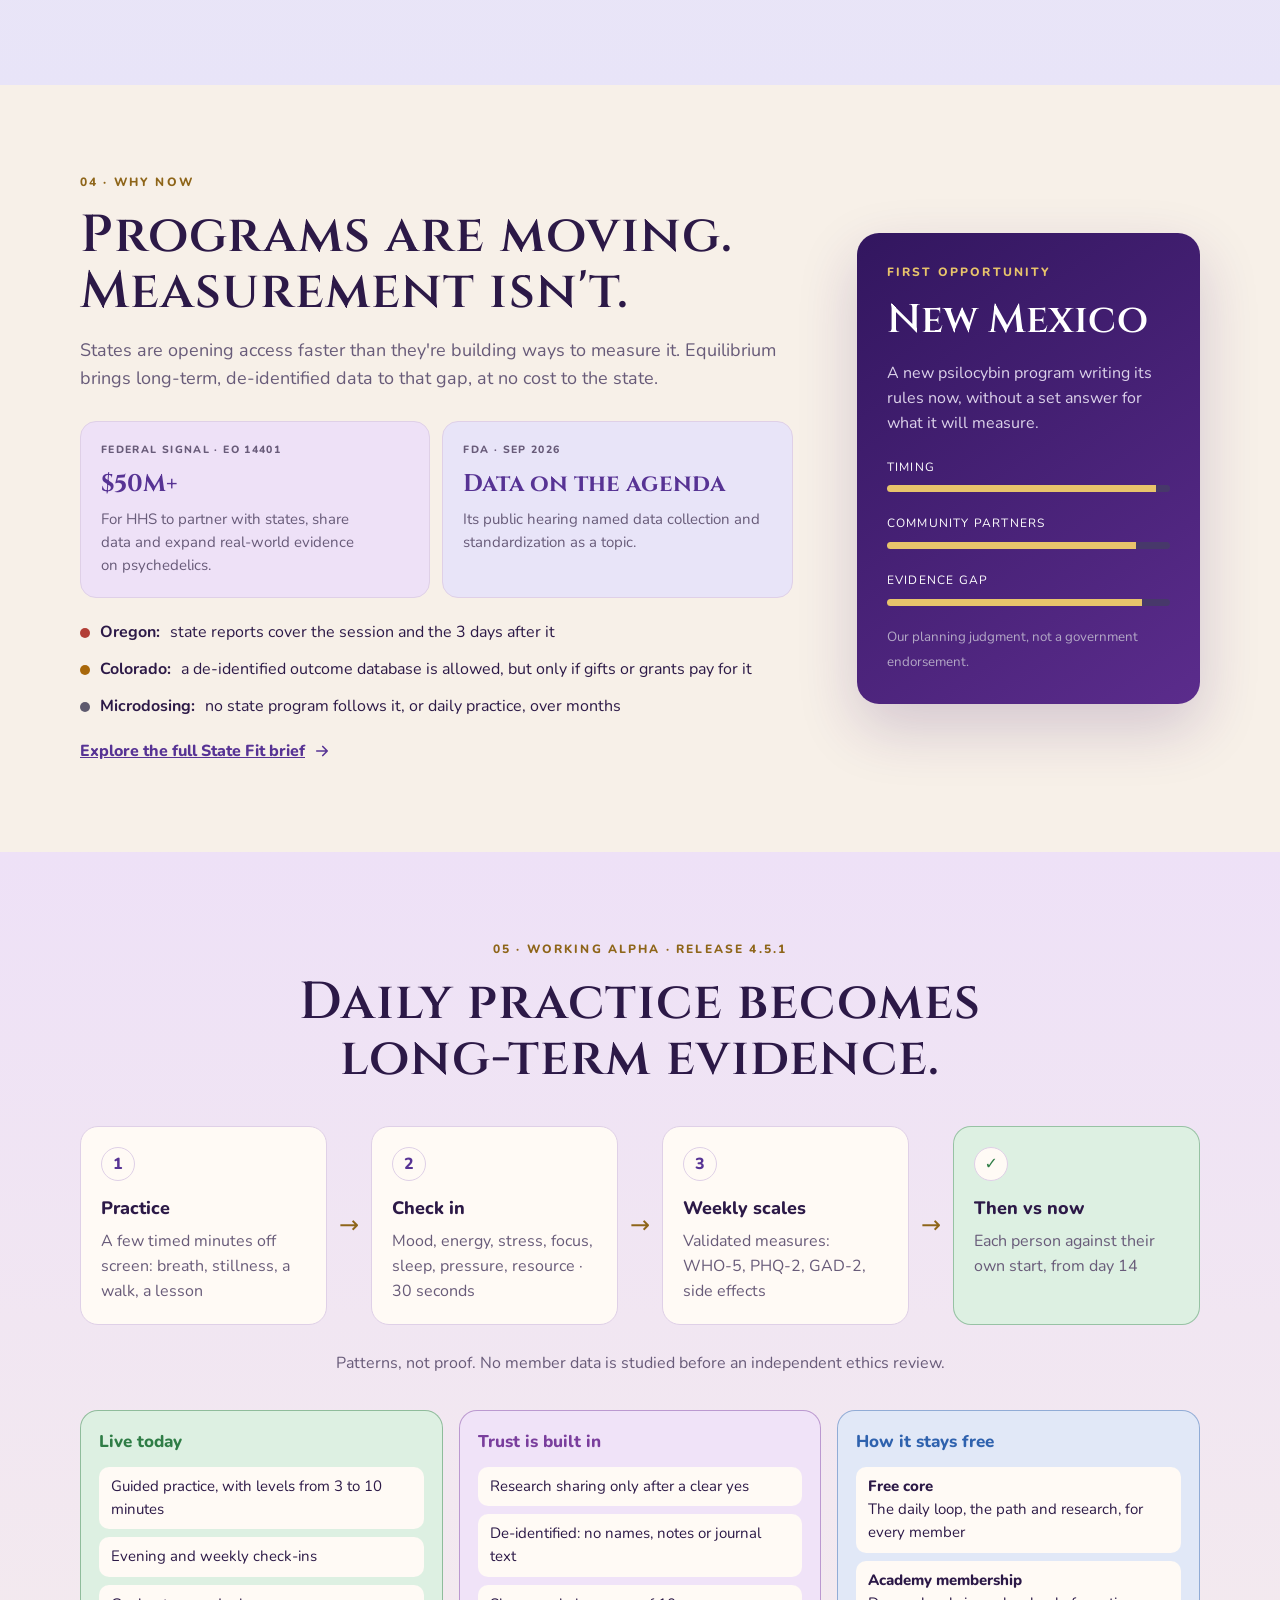
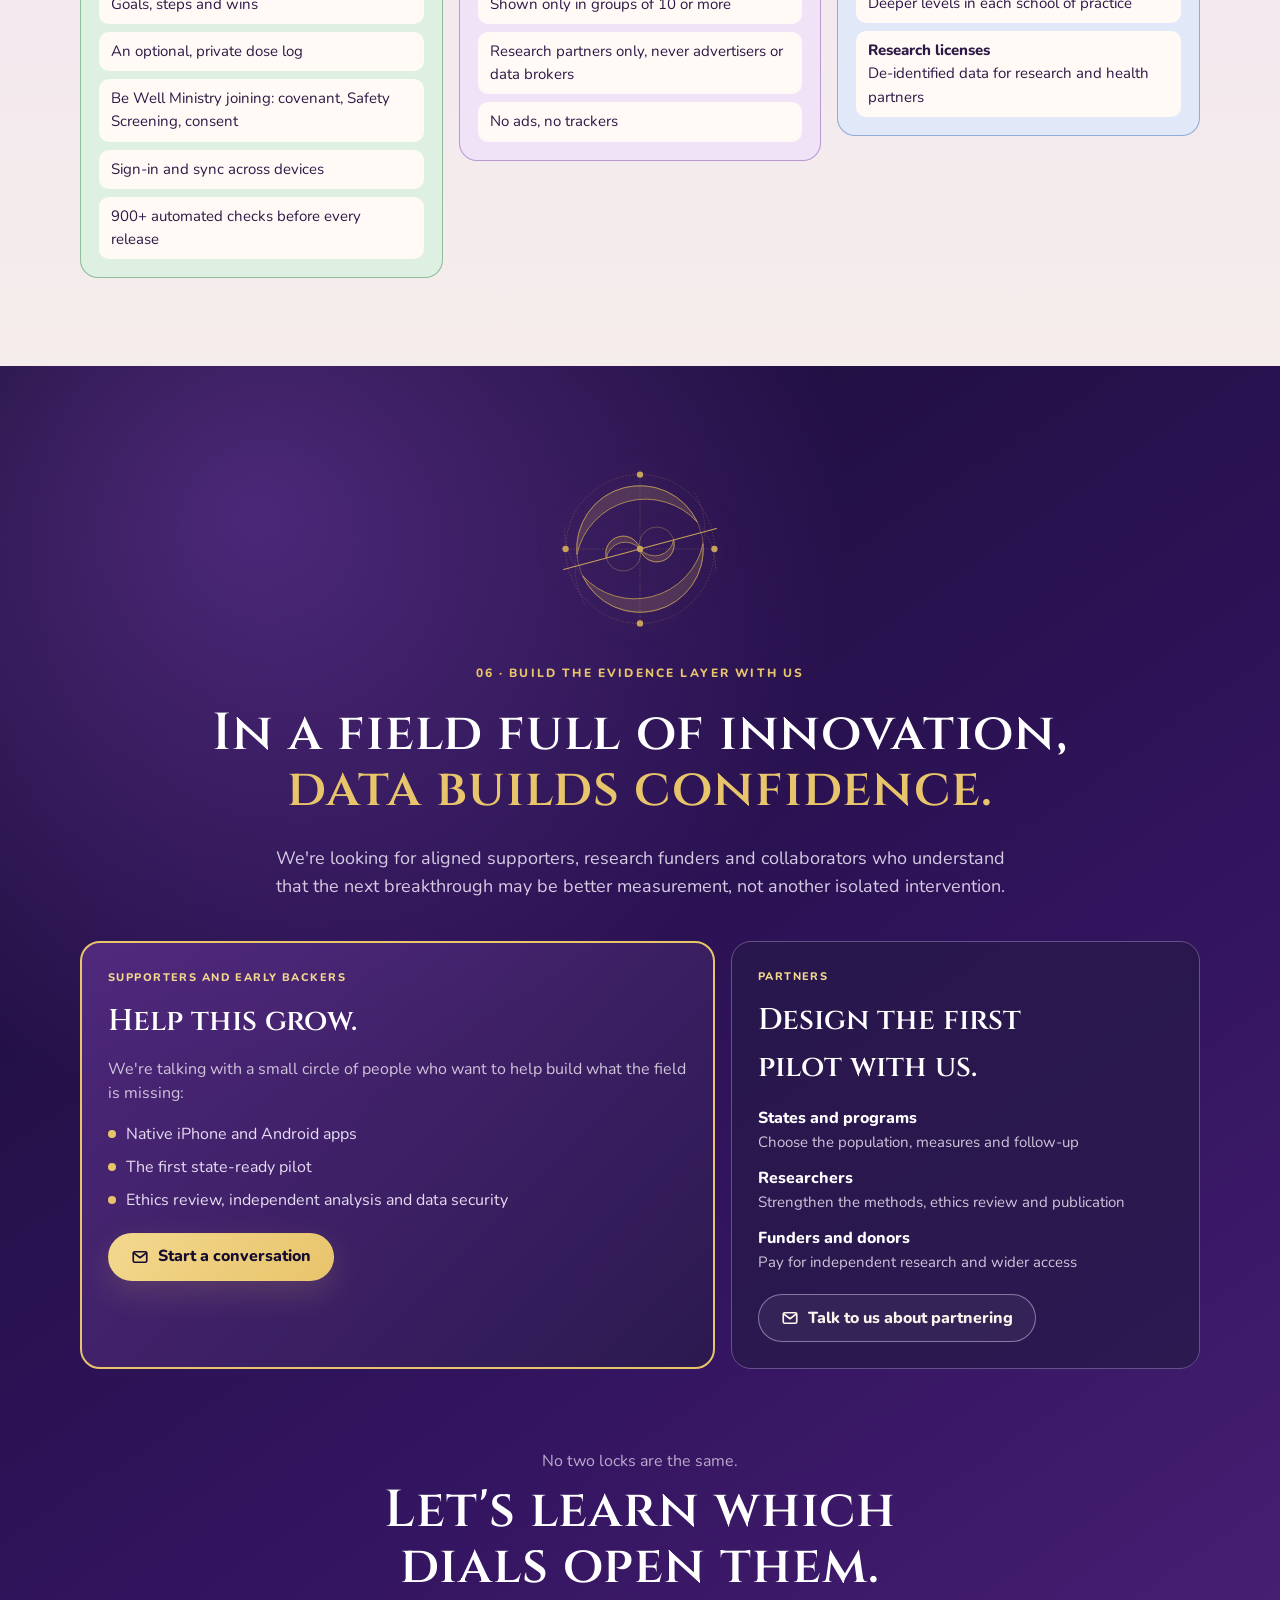
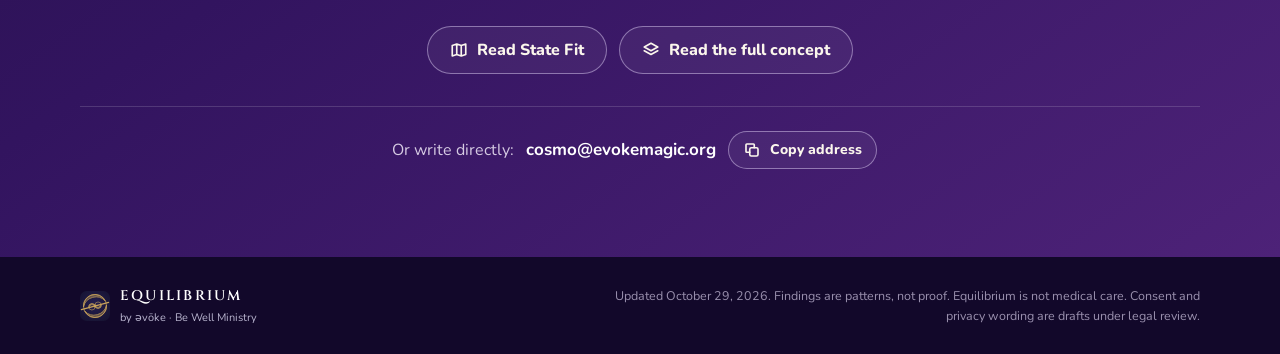
==== commit 36bbb692: "Example tags: tidy spacing when they wrap Co-Authored-By: Claude Opus 5.5 <noreply@anthropic.com> Cl" ====
--- a/index.html
+++ b/index.html
@@ -467,7 +467,7 @@
 .member.lock button.dial{-webkit-appearance:none;appearance:none;touch-action:manipulation;-webkit-tap-highlight-color:transparent;-webkit-user-select:none;user-select:none}
 .knob .ptr{transform-box:view-box;transform-origin:32px 32px}
 .knob .arc{will-change:stroke-dasharray}
-.vtag.ex{background:rgba(237,178,90,.18);color:#F3C27A;margin-left:6px}.vtag.ex2{background:var(--warn-t);color:var(--warn);margin-left:6px}
+.vhead .vtag{margin:0 6px 6px 0}.vtag.ex{background:rgba(237,178,90,.18);color:#F3C27A}.vtag.ex2{background:var(--warn-t);color:var(--warn)}
 </style>
 </head>
 <body>
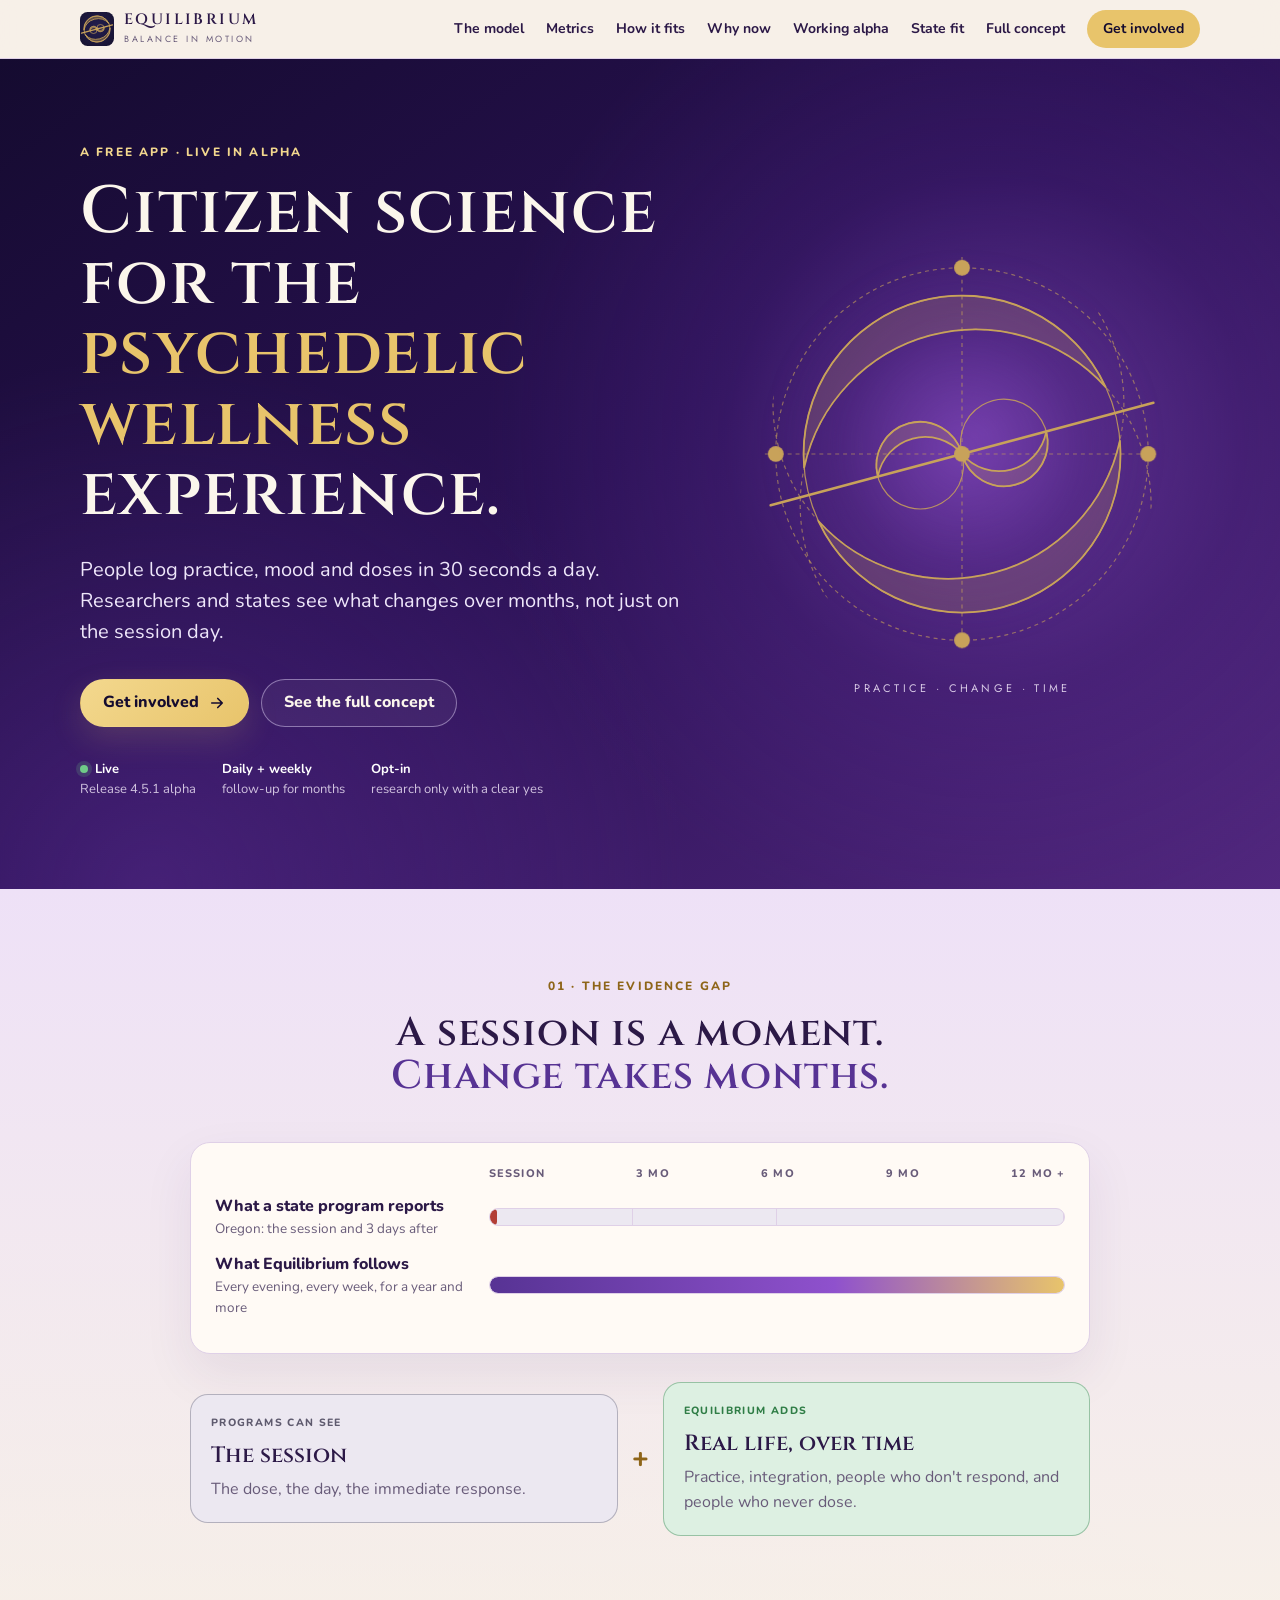
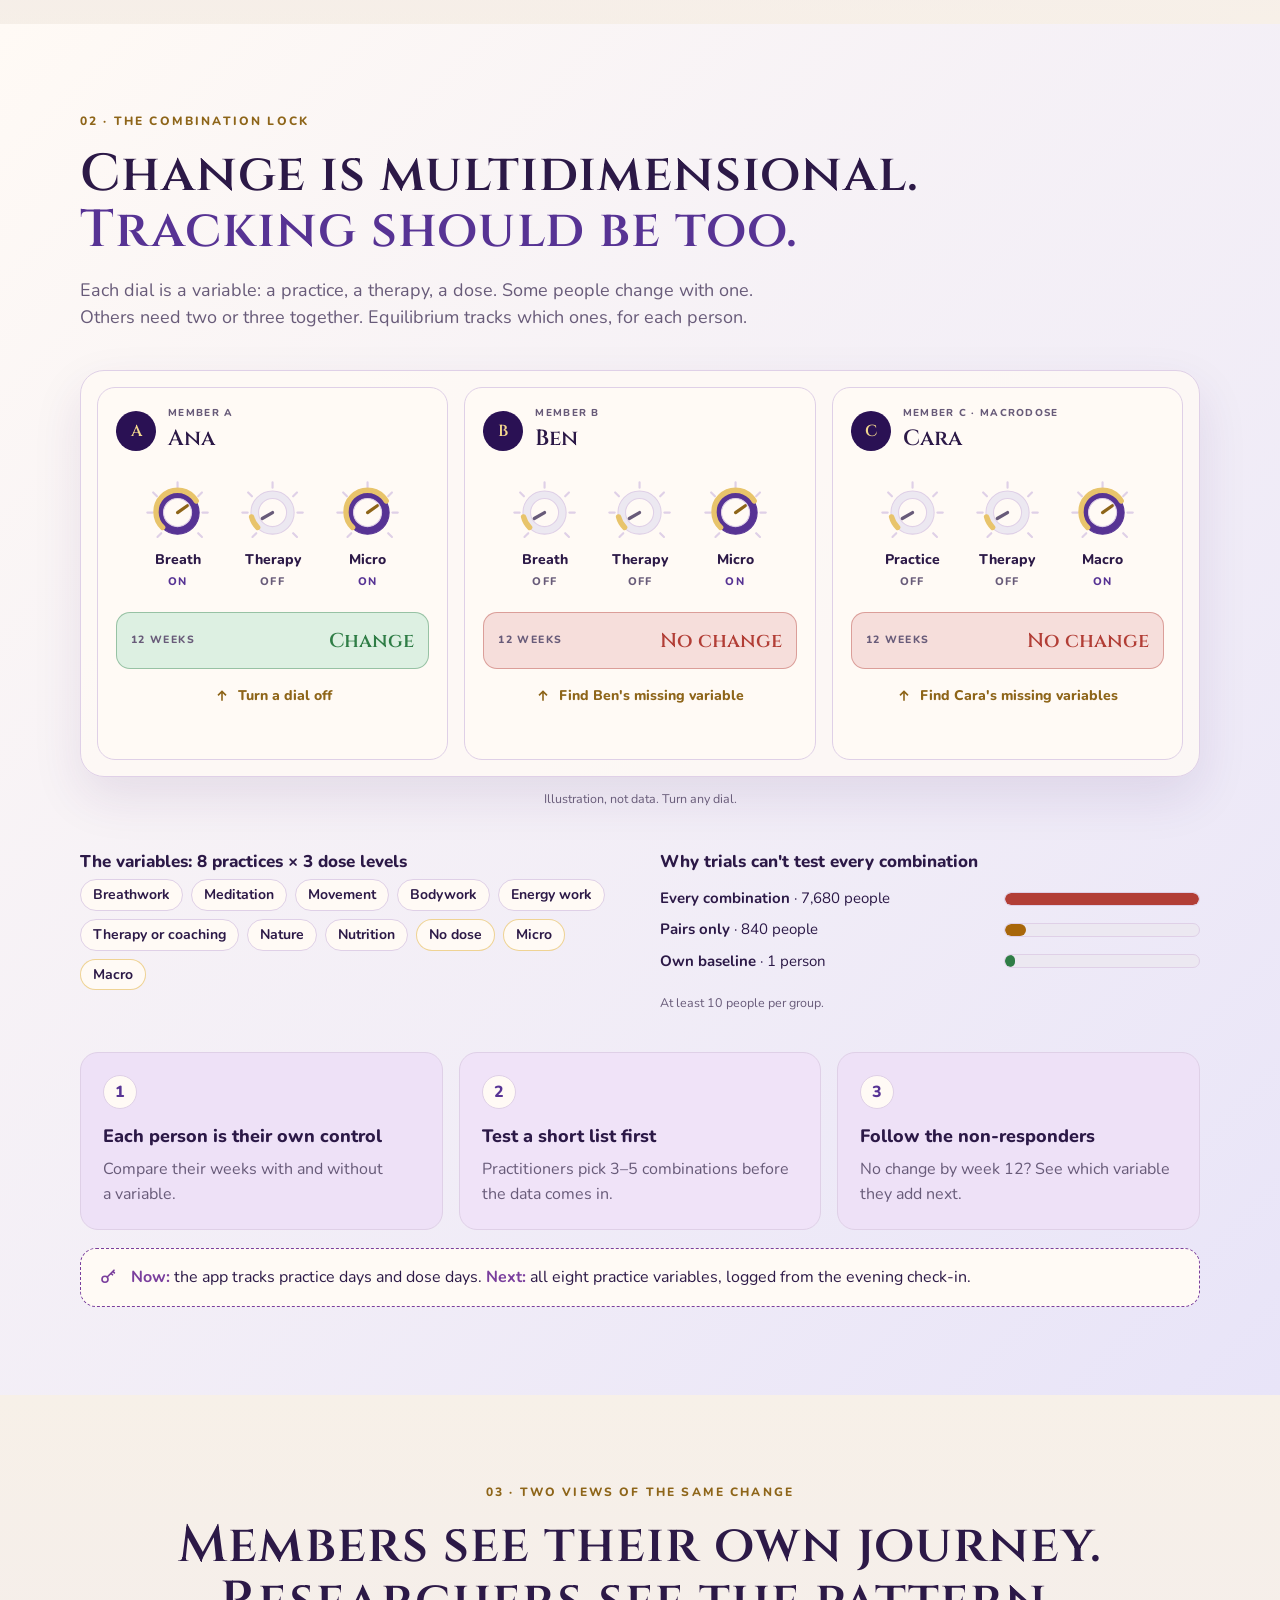
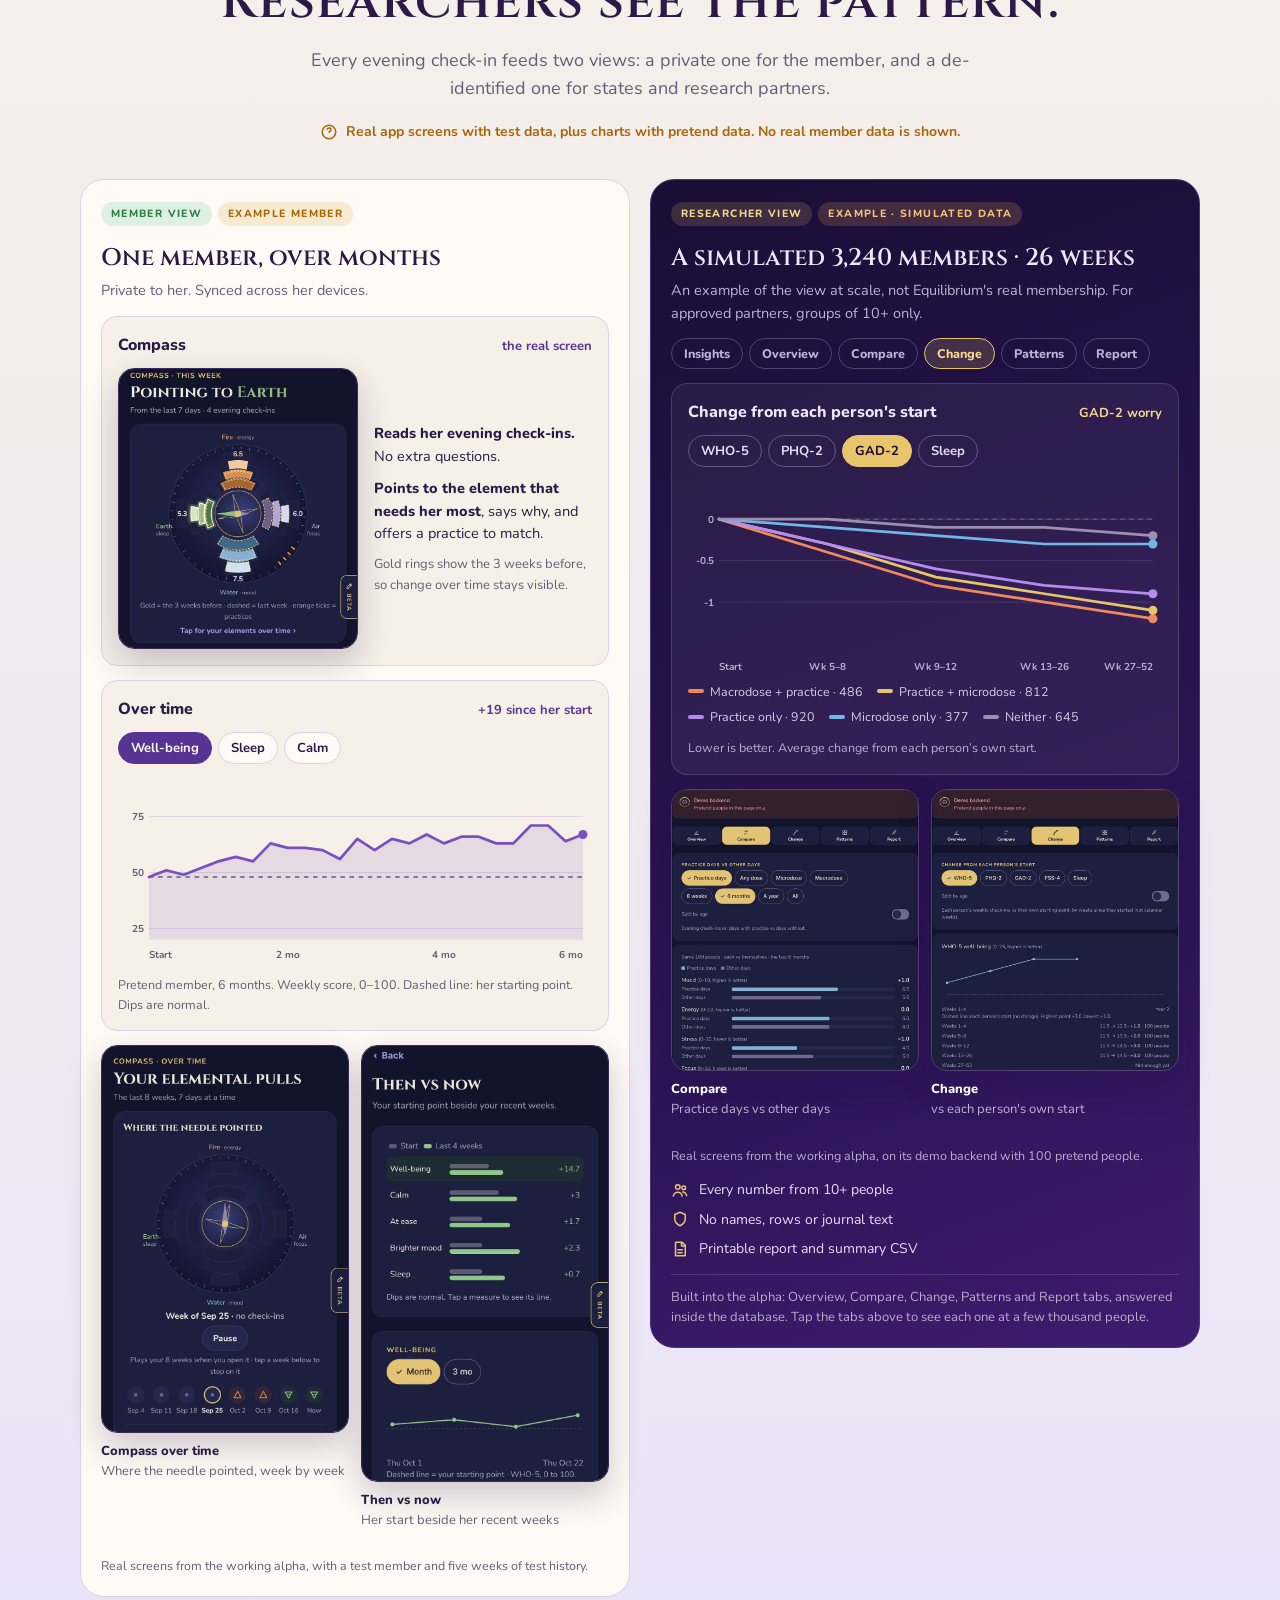
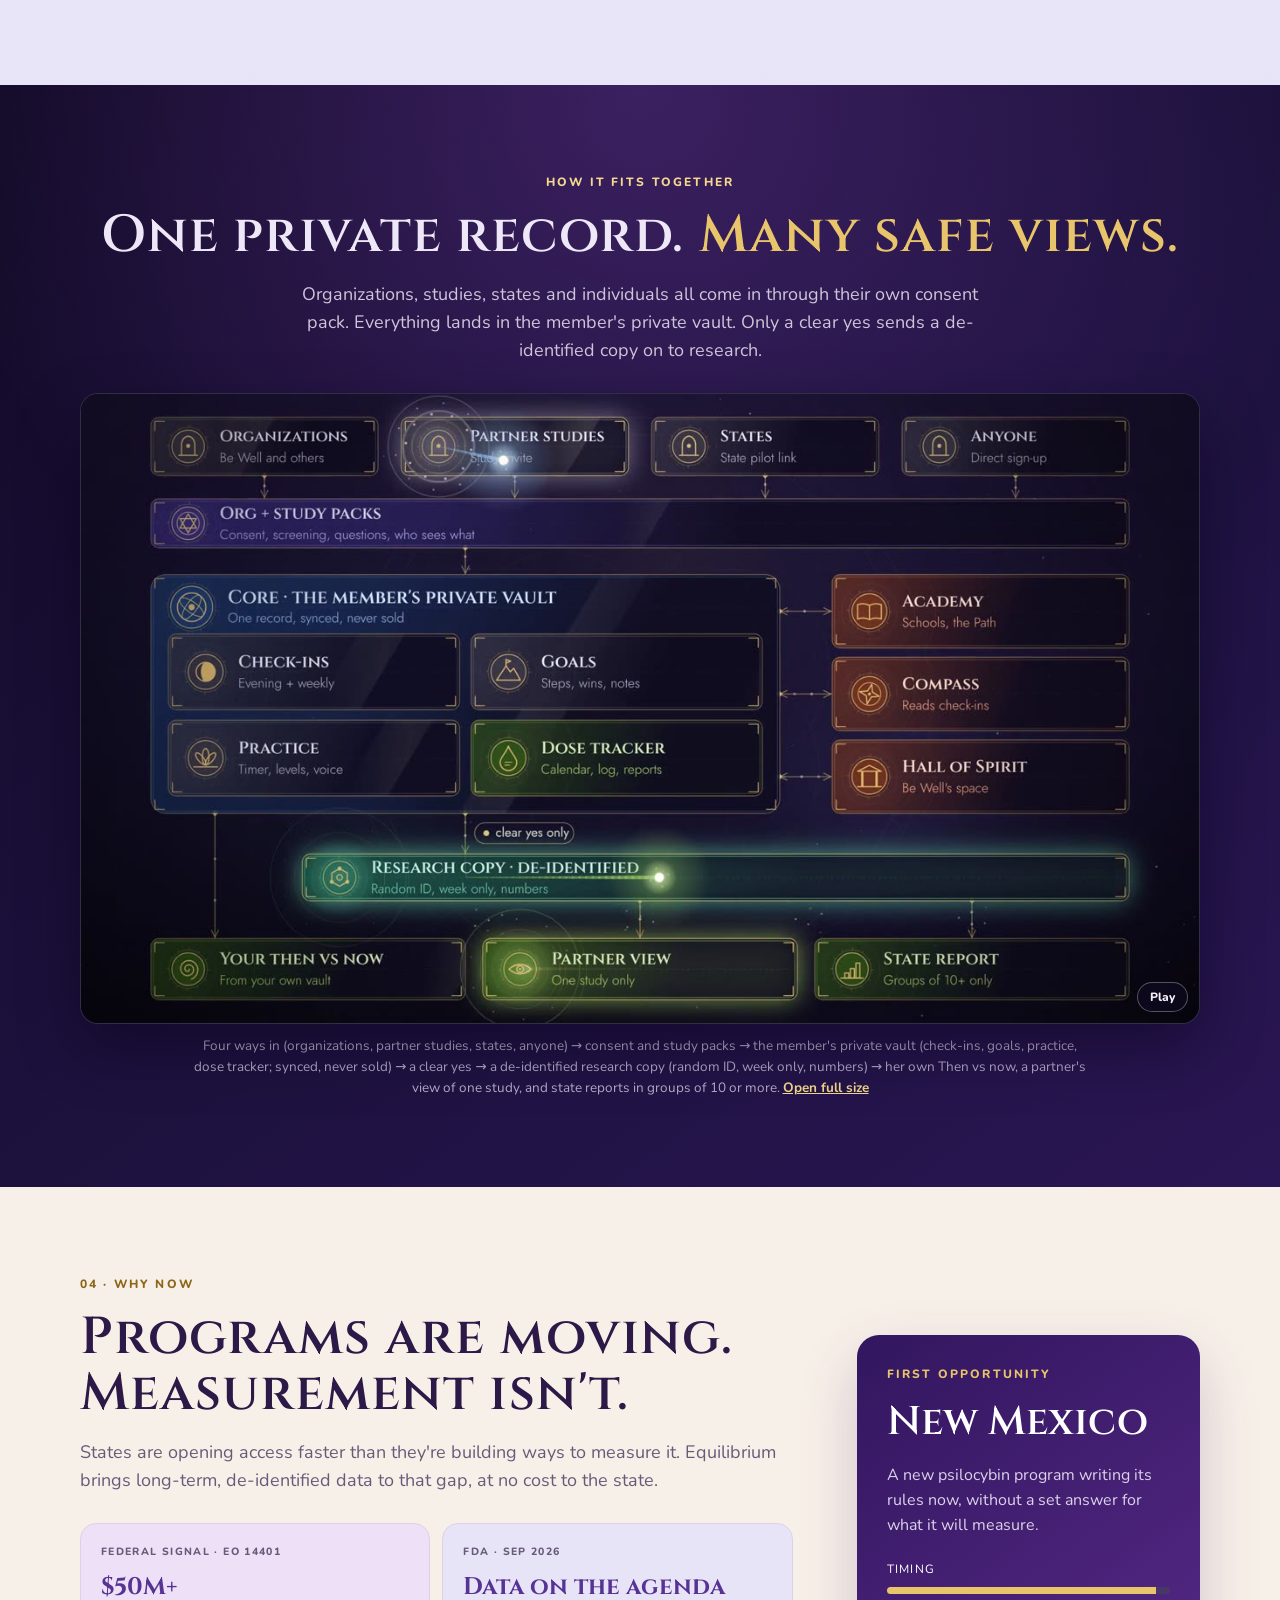
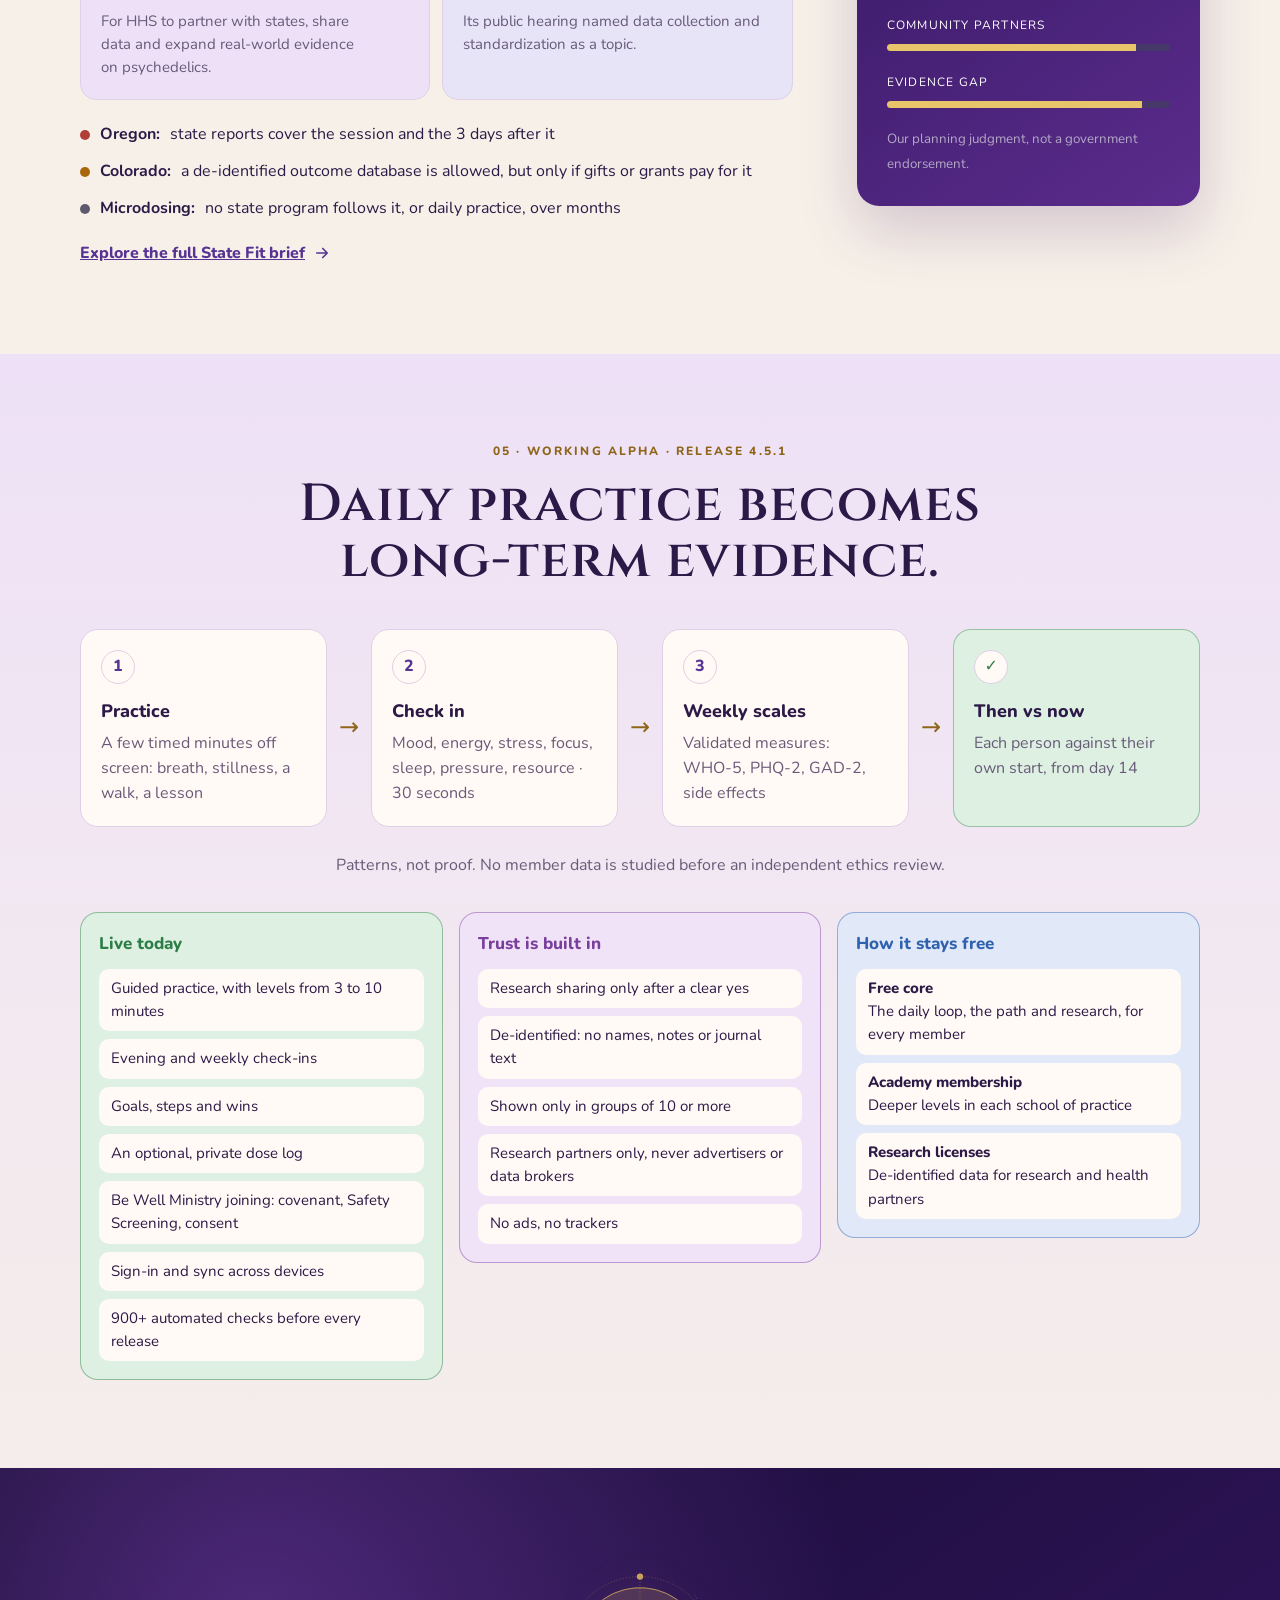
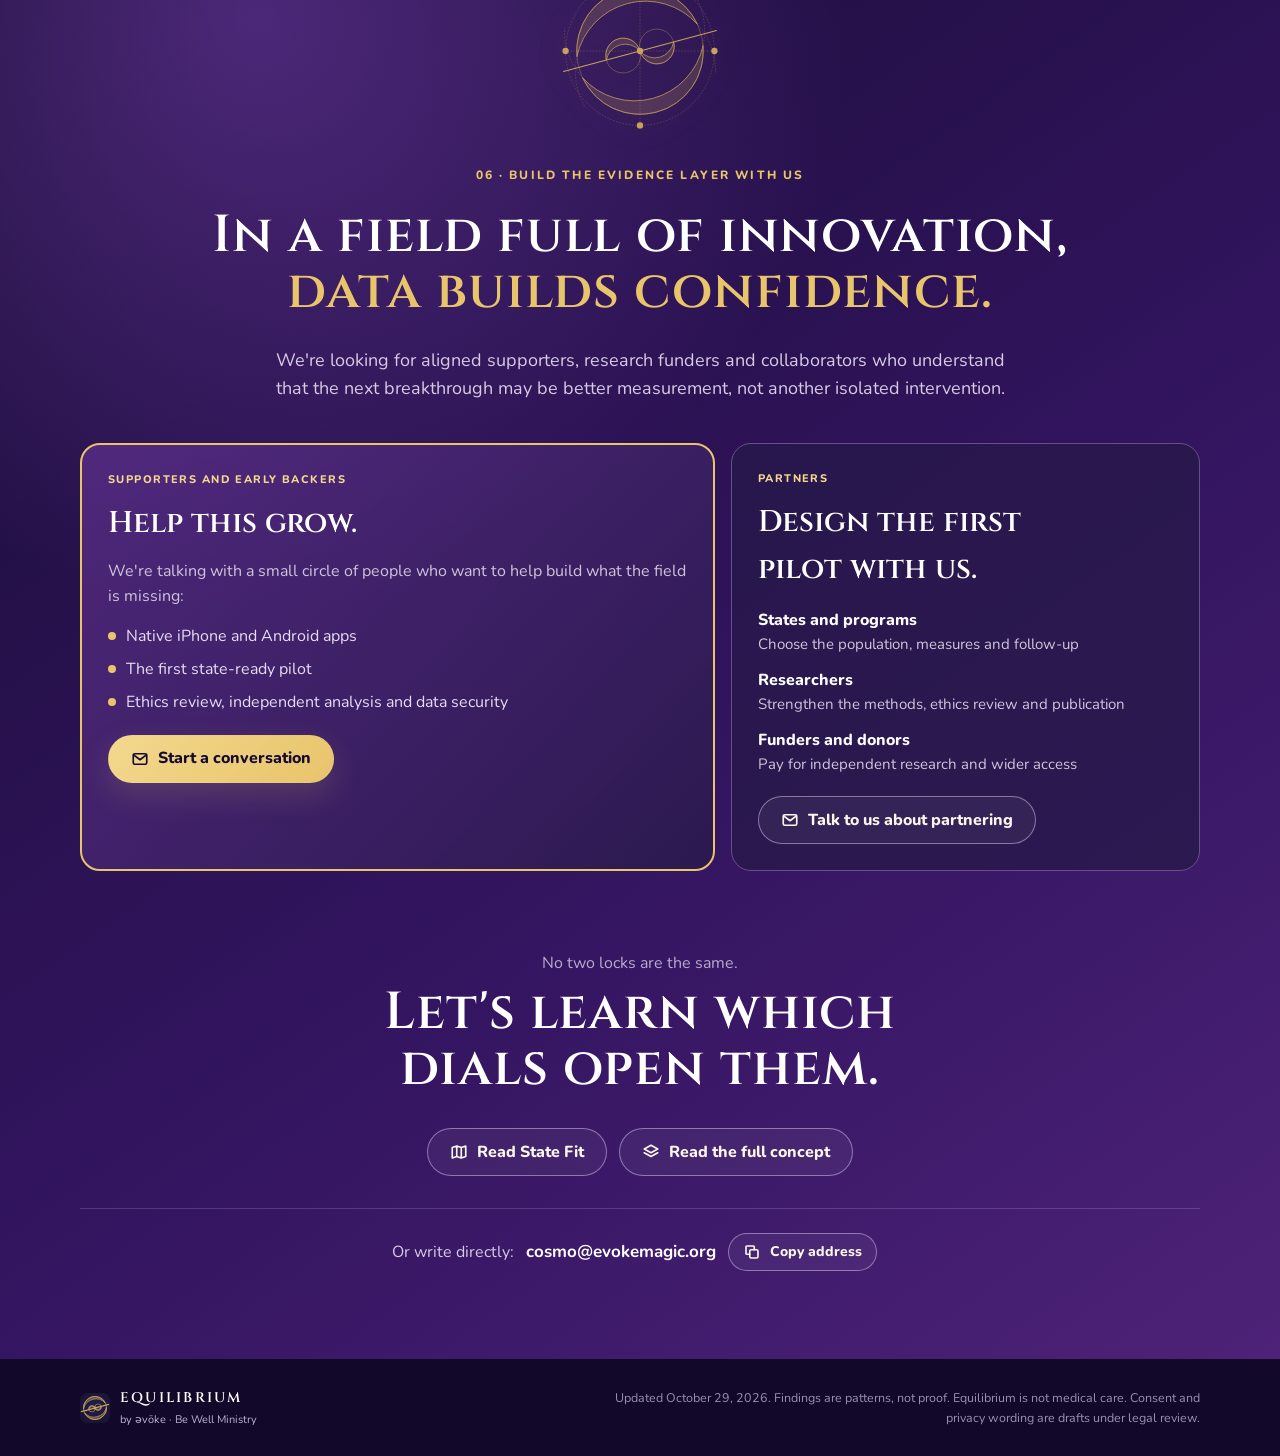
==== commit 3addb393: "Home: 'How it fits together' band with the system map video (1280px web copy, poster, pause button, " ====
--- a/index.html
+++ b/index.html
@@ -468,6 +468,21 @@
 .knob .ptr{transform-box:view-box;transform-origin:32px 32px}
 .knob .arc{will-change:stroke-dasharray}
 .vhead .vtag{margin:0 6px 6px 0}.vtag.ex{background:rgba(237,178,90,.18);color:#F3C27A}.vtag.ex2{background:var(--warn-t);color:var(--warn)}
+
+/* system map video */
+.mapband{background:radial-gradient(circle at 50% 0%,rgba(128,68,187,.35),transparent 55%),linear-gradient(145deg,#120A26,#1E1240 60%,#2A1654);color:#EEE7F8}
+.mapband .eyebrow{color:#F3D88E}
+.mapband h2 em{color:#E8C46B}
+.mapband .sublead{color:#CFC4DA;margin-bottom:28px}
+.mapfig{position:relative;margin:0;display:grid;gap:12px}
+.mapfig video{display:block;width:100%;height:auto;border-radius:18px;border:1px solid rgba(255,255,255,.14);box-shadow:0 24px 60px rgba(8,3,24,.45);background:#120A26}
+.mapfig figcaption{font-size:13.5px;color:#B9ACCB;max-width:900px;margin:0 auto;text-align:center}
+.mapfig figcaption a{color:#F3D88E;font-weight:700;white-space:nowrap}
+.mapvid{position:relative;display:grid}
+@media(max-width:600px){.mapplay{position:static;justify-self:end;margin-top:8px}}
+.mapplay{position:absolute;bottom:12px;right:12px;font:800 12px var(--body);padding:6px 12px;border-radius:999px;border:1px solid rgba(255,255,255,.3);background:rgba(18,10,38,.6);color:#F3EEFA;cursor:pointer;-webkit-backdrop-filter:blur(6px);backdrop-filter:blur(6px)}
+.mapplay:hover{border-color:#E8C46B}
+.mapplay:focus-visible{outline:3px solid #E8C46B;outline-offset:2px}
 </style>
 </head>
 <body>
@@ -527,7 +542,7 @@
 <header class="eqbar">
   <a class="brand" href="./" aria-label="Equilibrium home"><img src="icon.svg" alt="" width="34" height="34"><span><b>EQUILIBRIUM</b><small>Balance in motion</small></span></a>
   <nav aria-label="Site">
-    <a href="#lock">The model</a><a href="#views">Metrics</a><a href="#why">Why now</a><a href="#app">Working alpha</a><a href="states/">State fit</a><a href="full/">Full concept</a>
+    <a href="#lock">The model</a><a href="#views">Metrics</a><a href="#map">How it fits</a><a href="#why">Why now</a><a href="#app">Working alpha</a><a href="states/">State fit</a><a href="full/">Full concept</a>
     <a class="go" href="#connect">Get involved</a>
   </nav>
 </header>
@@ -822,6 +837,22 @@
         <p class="built">Built into the alpha: Overview, Compare, Change, Patterns and Report tabs, answered inside the database. Tap the tabs above to see each one at a few thousand people.</p>
       </article>
     </div>
+  </div>
+</section>
+
+<!-- How it fits together -->
+<section class="band mapband" id="map" aria-labelledby="h-map">
+  <div class="inner">
+    <p class="eyebrow center">How it fits together</p>
+    <h2 id="h-map" class="center">One private record. <em>Many safe views.</em></h2>
+    <p class="sublead center">Organizations, studies, states and individuals all come in through their own consent pack. Everything lands in the member's private vault. Only a clear yes sends a de-identified copy on to research.</p>
+    <figure class="mapfig">
+      <div class="mapvid"><video id="map-video" muted loop playsinline preload="metadata" poster="media/system-map-poster.jpg" aria-describedby="map-desc" width="1280" height="720">
+        <source src="media/system-map.mp4" type="video/mp4">
+      </video>
+      <button type="button" class="mapplay" id="map-play" aria-label="Pause the animation">Pause</button></div>
+      <figcaption id="map-desc">Four ways in (organizations, partner studies, states, anyone) → consent and study packs → the member's private vault (check-ins, goals, practice, dose tracker; synced, never sold) → a clear yes → a de-identified research copy (random ID, week only, numbers) → her own Then vs now, a partner's view of one study, and state reports in groups of 10 or more. <a href="media/system-map.mp4" target="_blank" rel="noopener">Open full size</a></figcaption>
+    </figure>
   </div>
 </section>
 
@@ -1097,5 +1128,16 @@
   c.addEventListener('pointerenter',again);c.addEventListener('click',again);
 })();
 </script>
+<script>
+(function(){
+  var v=document.getElementById('map-video'),b=document.getElementById('map-play');if(!v||!b)return;
+  var reduce=window.matchMedia&&matchMedia('(prefers-reduced-motion: reduce)').matches,userPaused=reduce;
+  function label(){var p=v.paused;b.textContent=p?'Play':'Pause';b.setAttribute('aria-label',p?'Play the animation':'Pause the animation')}
+  b.addEventListener('click',function(){if(v.paused){userPaused=false;v.play()}else{userPaused=true;v.pause()}});
+  v.addEventListener('play',label);v.addEventListener('pause',label);label();
+  if('IntersectionObserver' in window){new IntersectionObserver(function(es){es.forEach(function(e){if(e.isIntersecting){if(!userPaused){var p=v.play();if(p&&p.catch)p.catch(function(){})}}else v.pause()})},{threshold:.25}).observe(v)}
+  else if(!reduce){v.play()}
+})();
+</script>
 </body>
 </html>
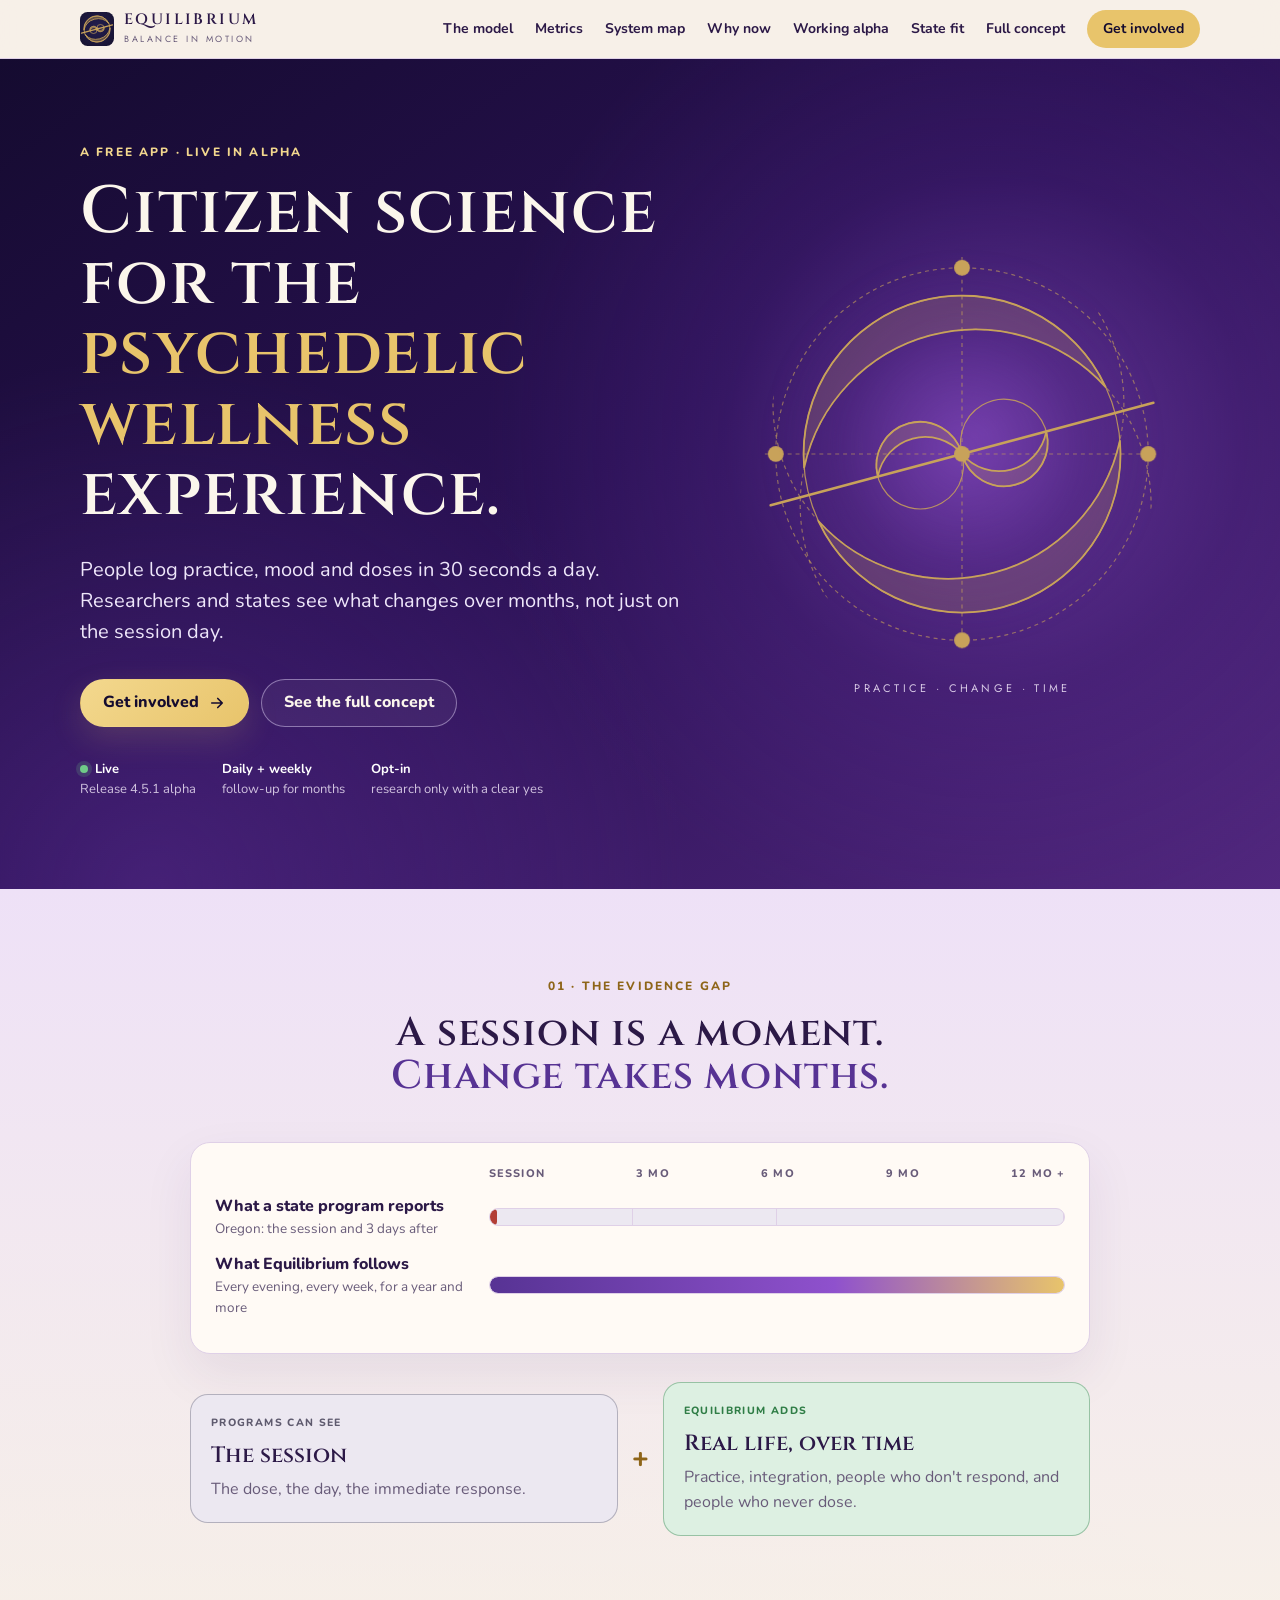
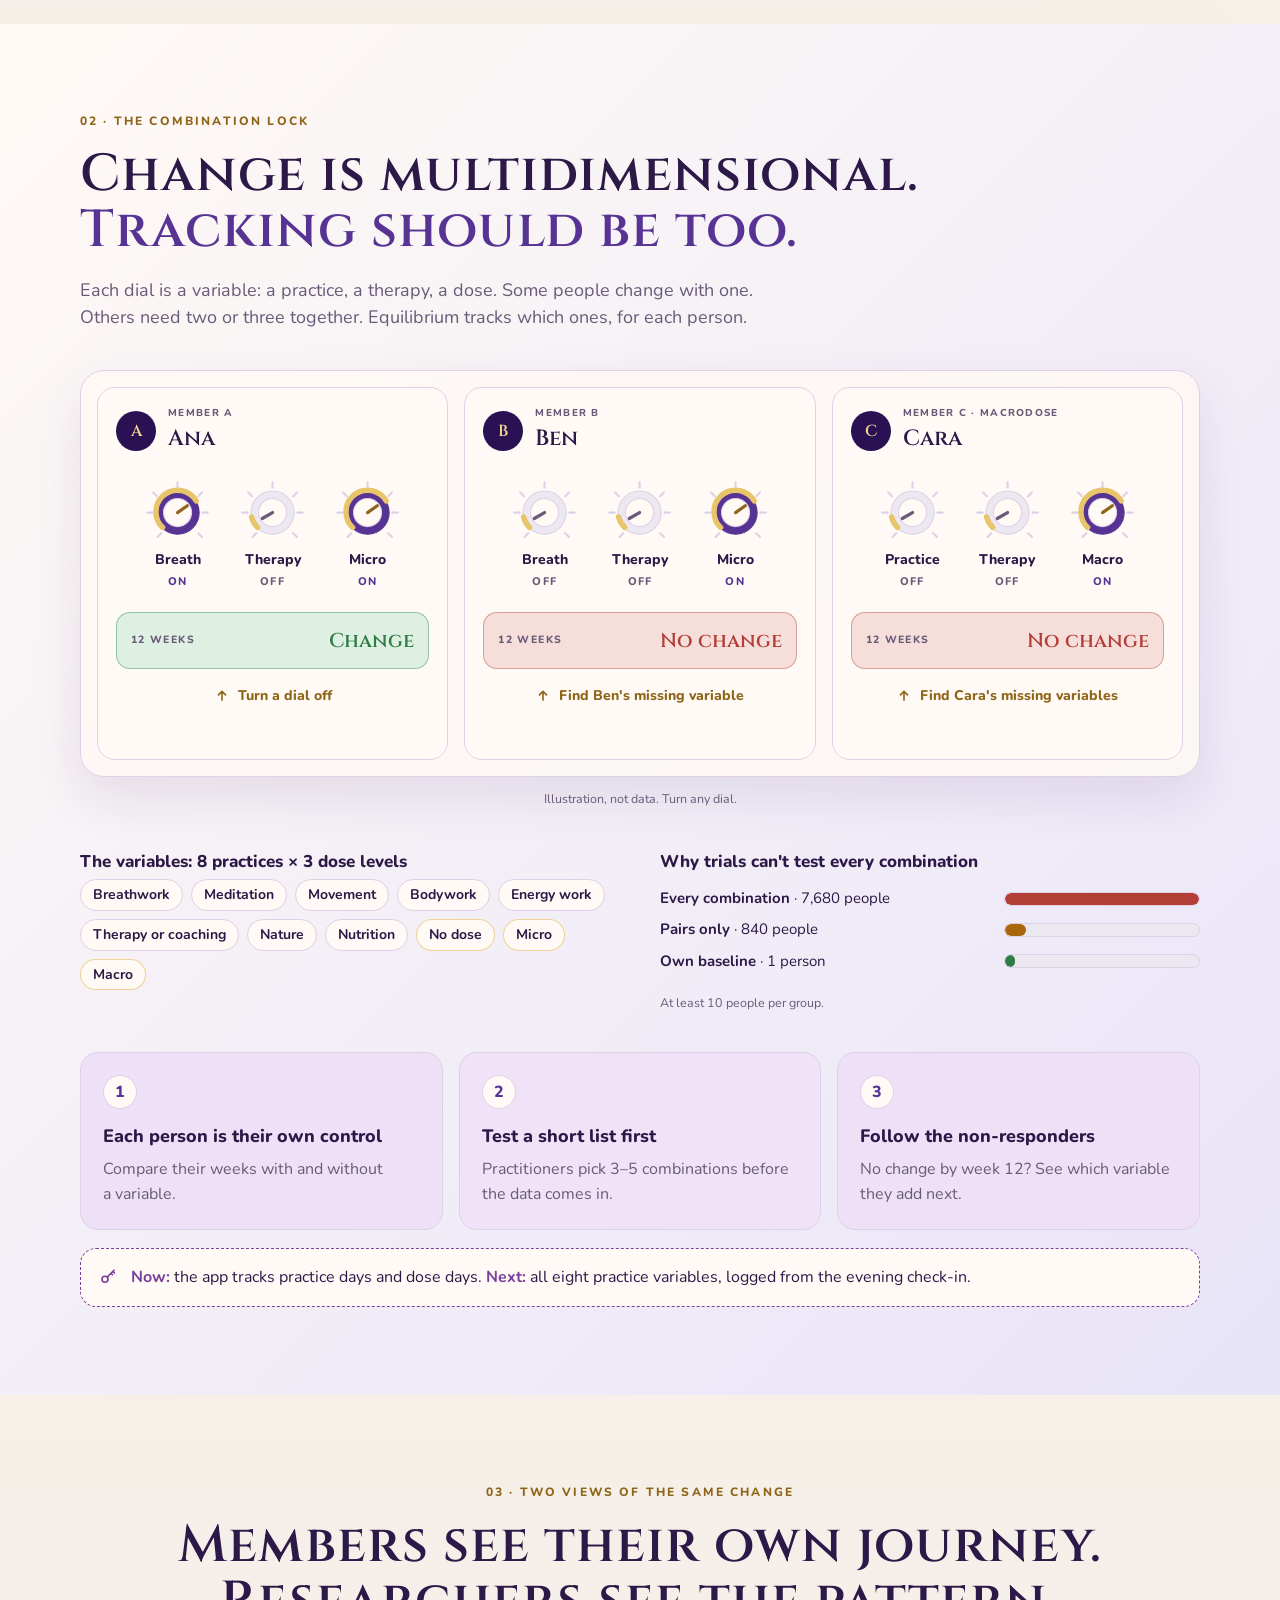
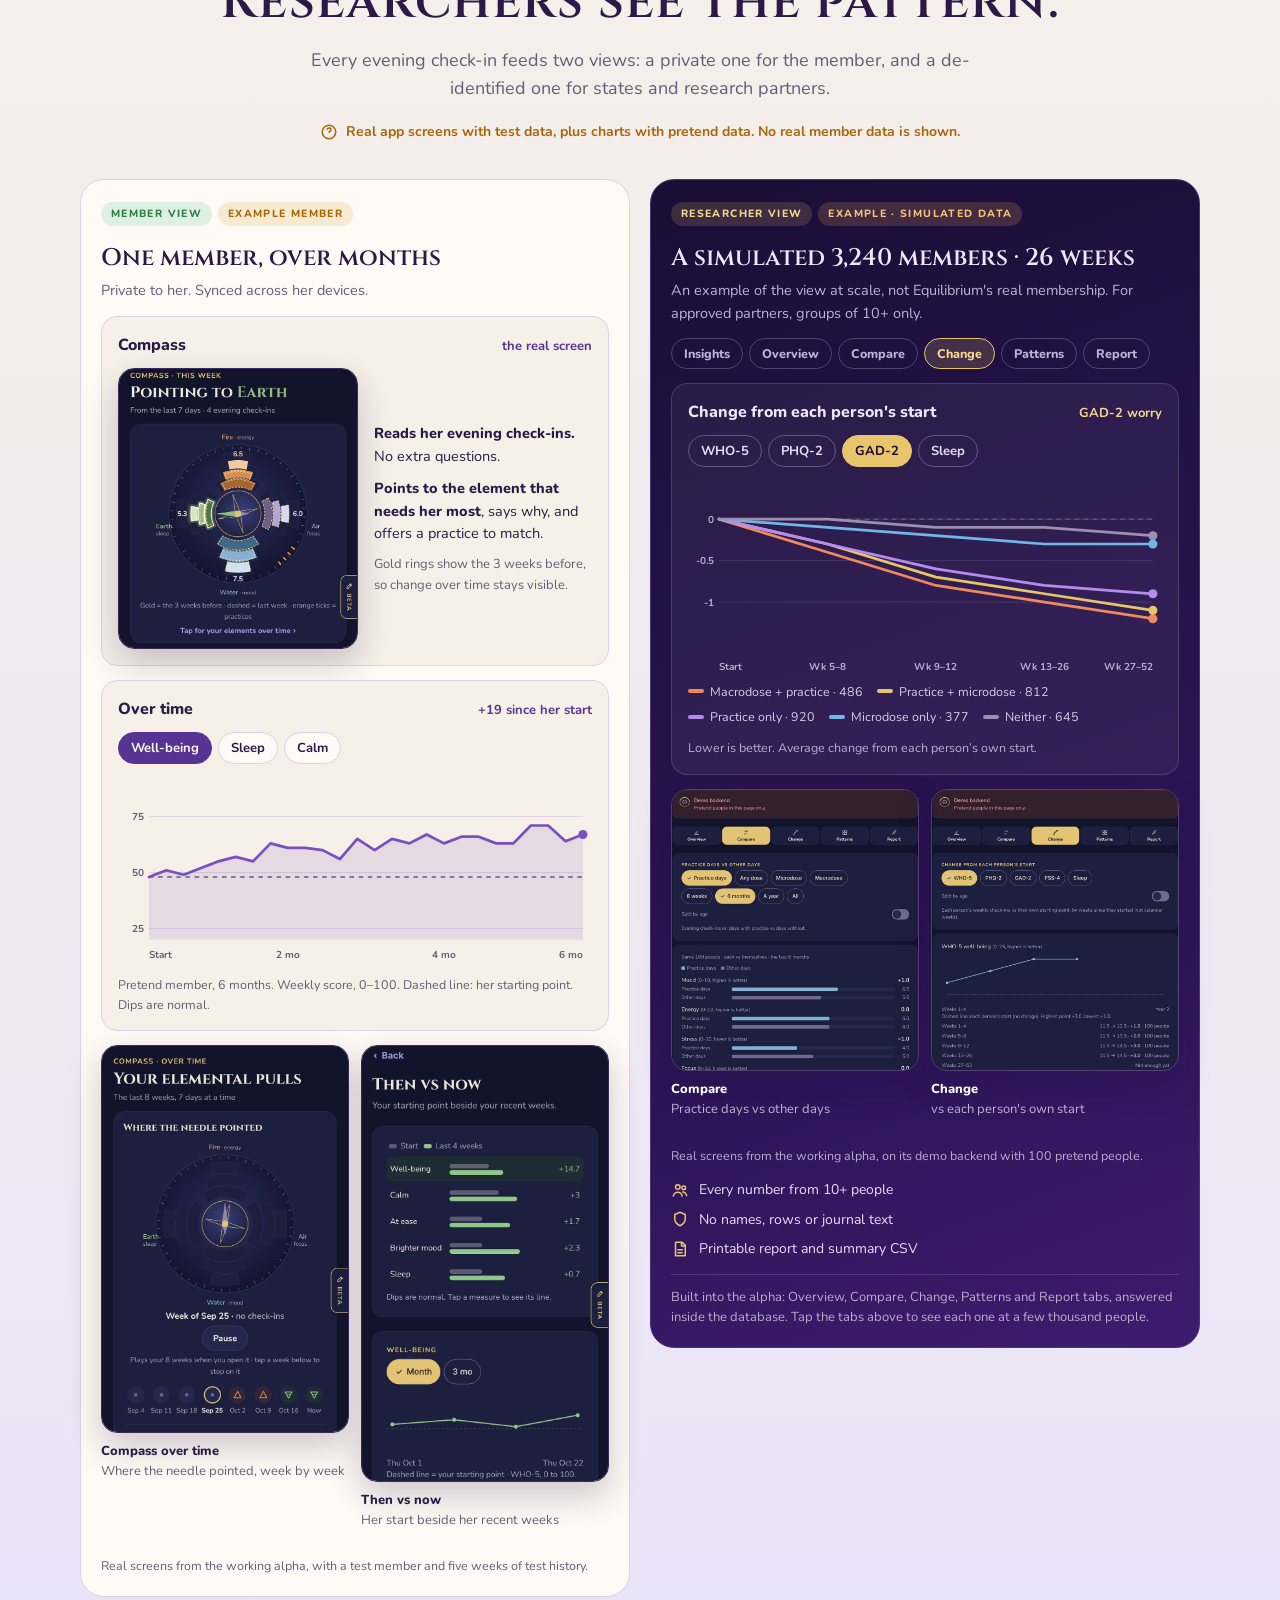
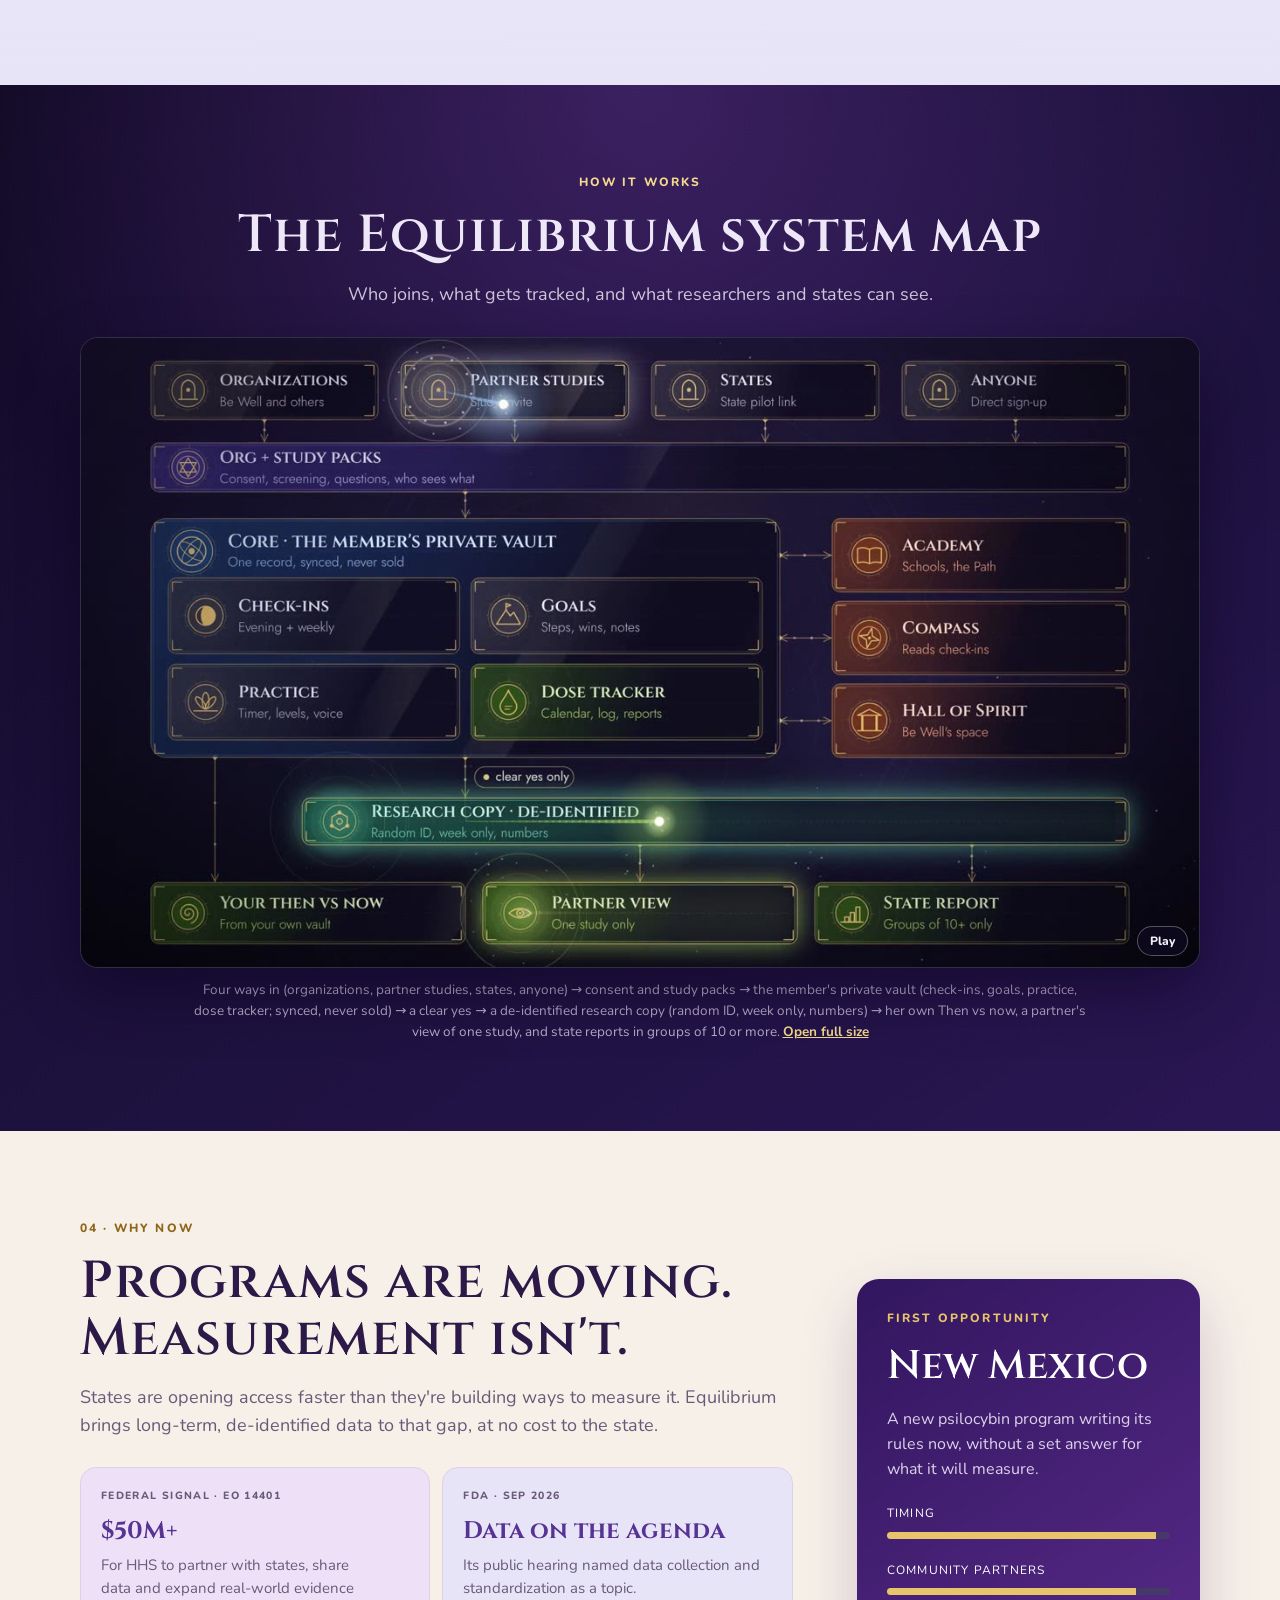
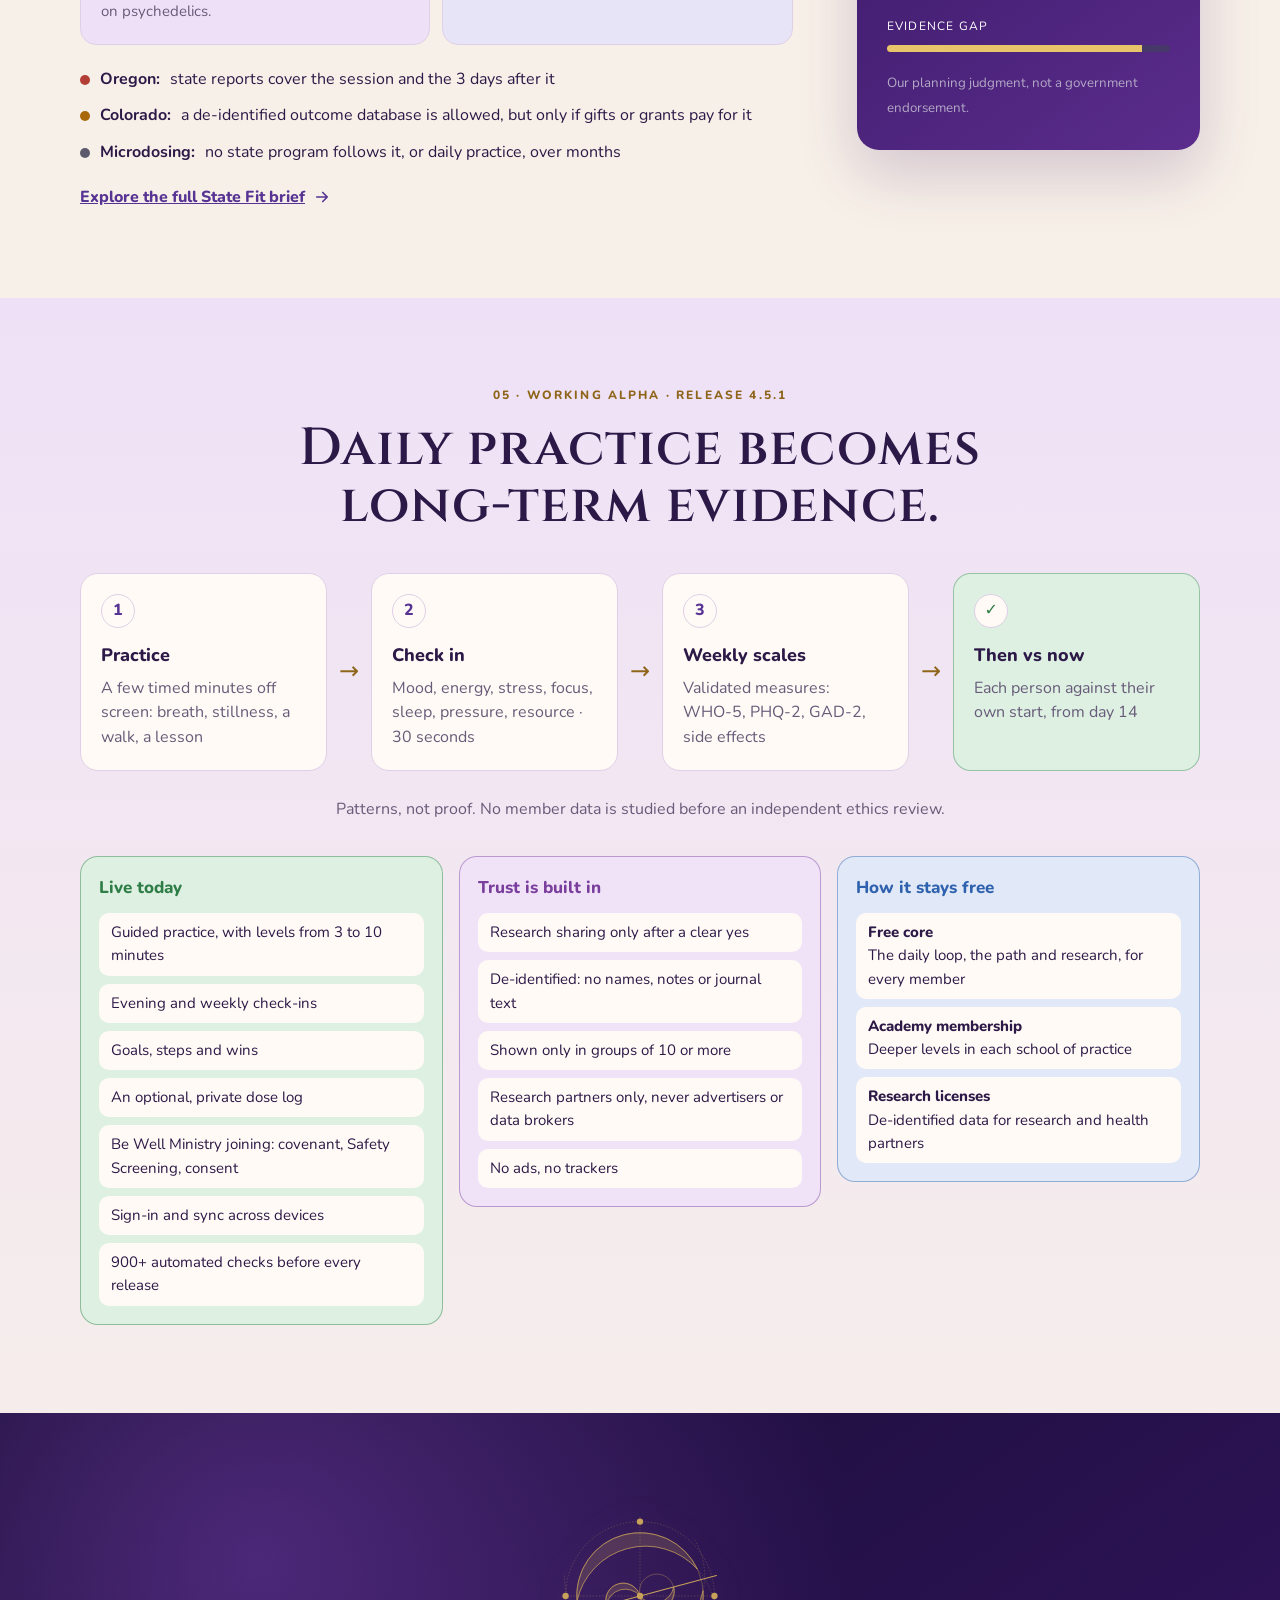
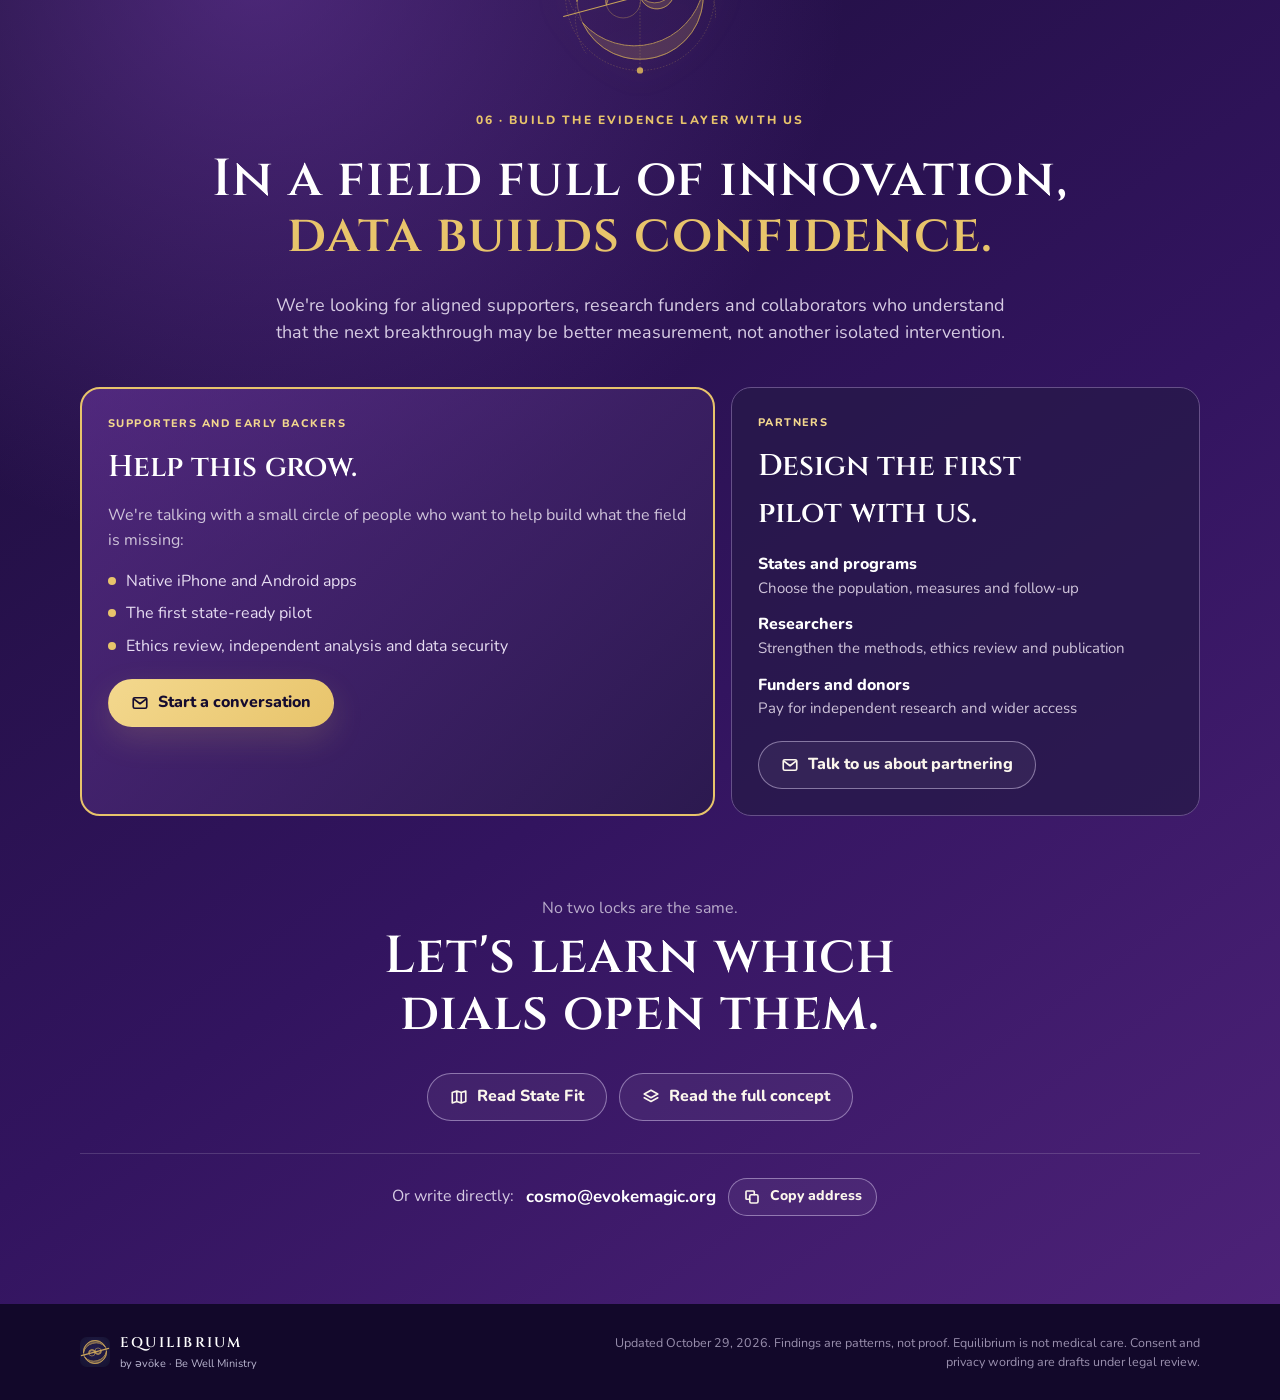
==== commit 4c47aeaa: "System map heading: plain wording Co-Authored-By: Claude Opus 5.5 <noreply@anthropic.com> Claude-Ses" ====
--- a/index.html
+++ b/index.html
@@ -542,7 +542,7 @@
 <header class="eqbar">
   <a class="brand" href="./" aria-label="Equilibrium home"><img src="icon.svg" alt="" width="34" height="34"><span><b>EQUILIBRIUM</b><small>Balance in motion</small></span></a>
   <nav aria-label="Site">
-    <a href="#lock">The model</a><a href="#views">Metrics</a><a href="#map">How it fits</a><a href="#why">Why now</a><a href="#app">Working alpha</a><a href="states/">State fit</a><a href="full/">Full concept</a>
+    <a href="#lock">The model</a><a href="#views">Metrics</a><a href="#map">System map</a><a href="#why">Why now</a><a href="#app">Working alpha</a><a href="states/">State fit</a><a href="full/">Full concept</a>
     <a class="go" href="#connect">Get involved</a>
   </nav>
 </header>
@@ -843,9 +843,9 @@
 <!-- How it fits together -->
 <section class="band mapband" id="map" aria-labelledby="h-map">
   <div class="inner">
-    <p class="eyebrow center">How it fits together</p>
-    <h2 id="h-map" class="center">One private record. <em>Many safe views.</em></h2>
-    <p class="sublead center">Organizations, studies, states and individuals all come in through their own consent pack. Everything lands in the member's private vault. Only a clear yes sends a de-identified copy on to research.</p>
+    <p class="eyebrow center">How it works</p>
+    <h2 id="h-map" class="center">The Equilibrium system map</h2>
+    <p class="sublead center">Who joins, what gets tracked, and what researchers and states can see.</p>
     <figure class="mapfig">
       <div class="mapvid"><video id="map-video" muted loop playsinline preload="metadata" poster="media/system-map-poster.jpg" aria-describedby="map-desc" width="1280" height="720">
         <source src="media/system-map.mp4" type="video/mp4">
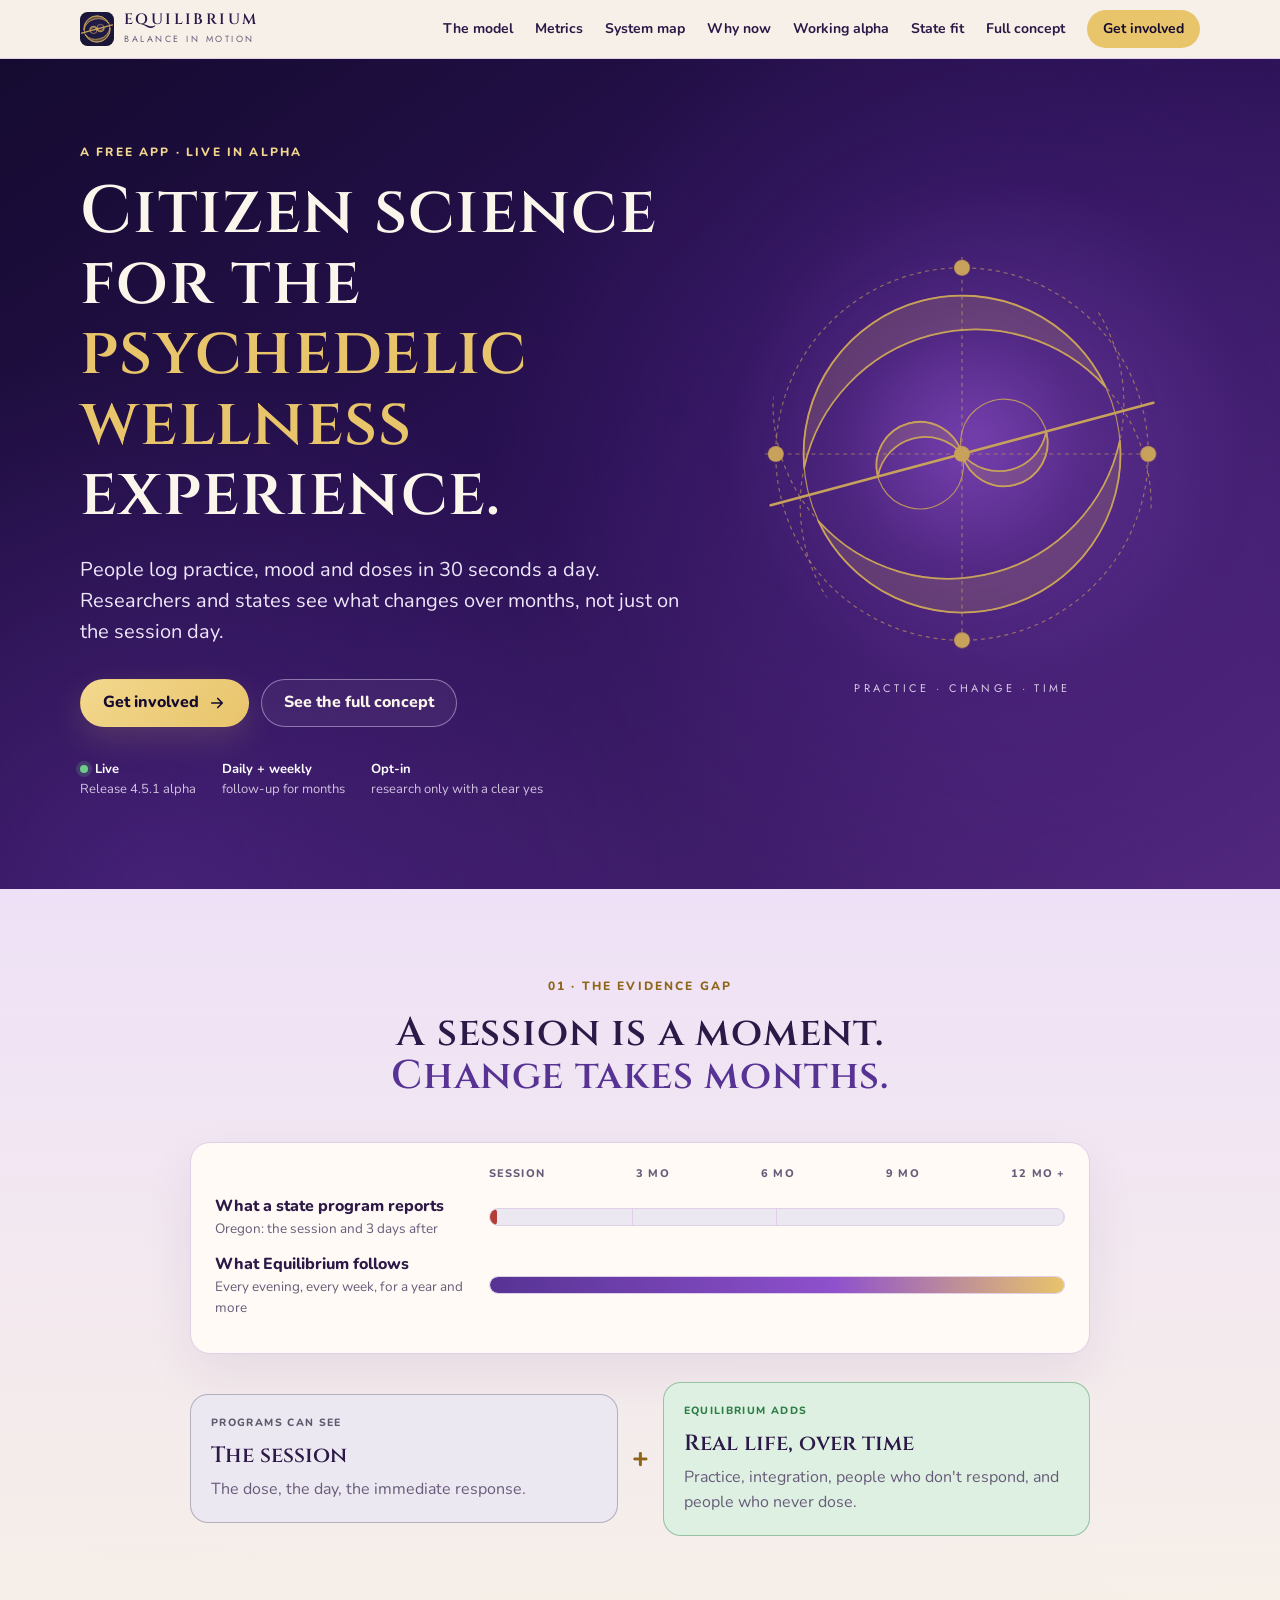
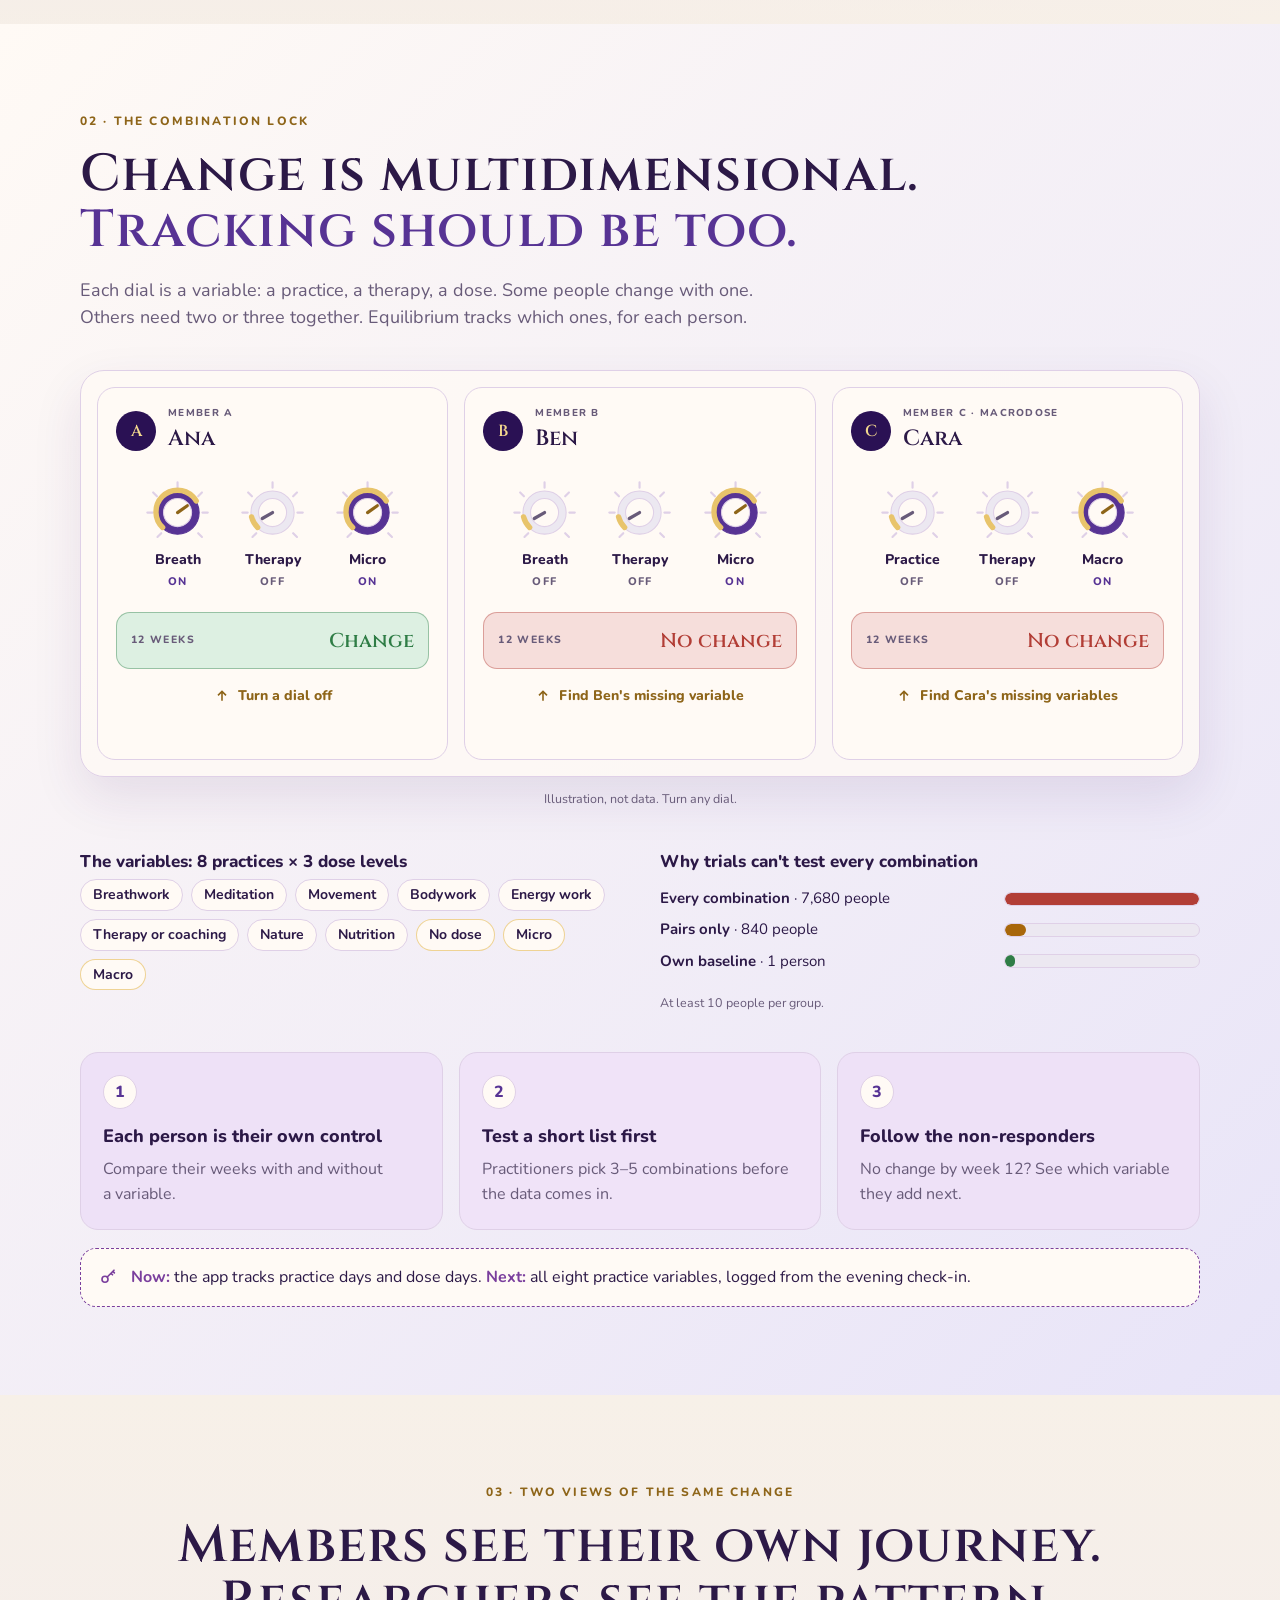
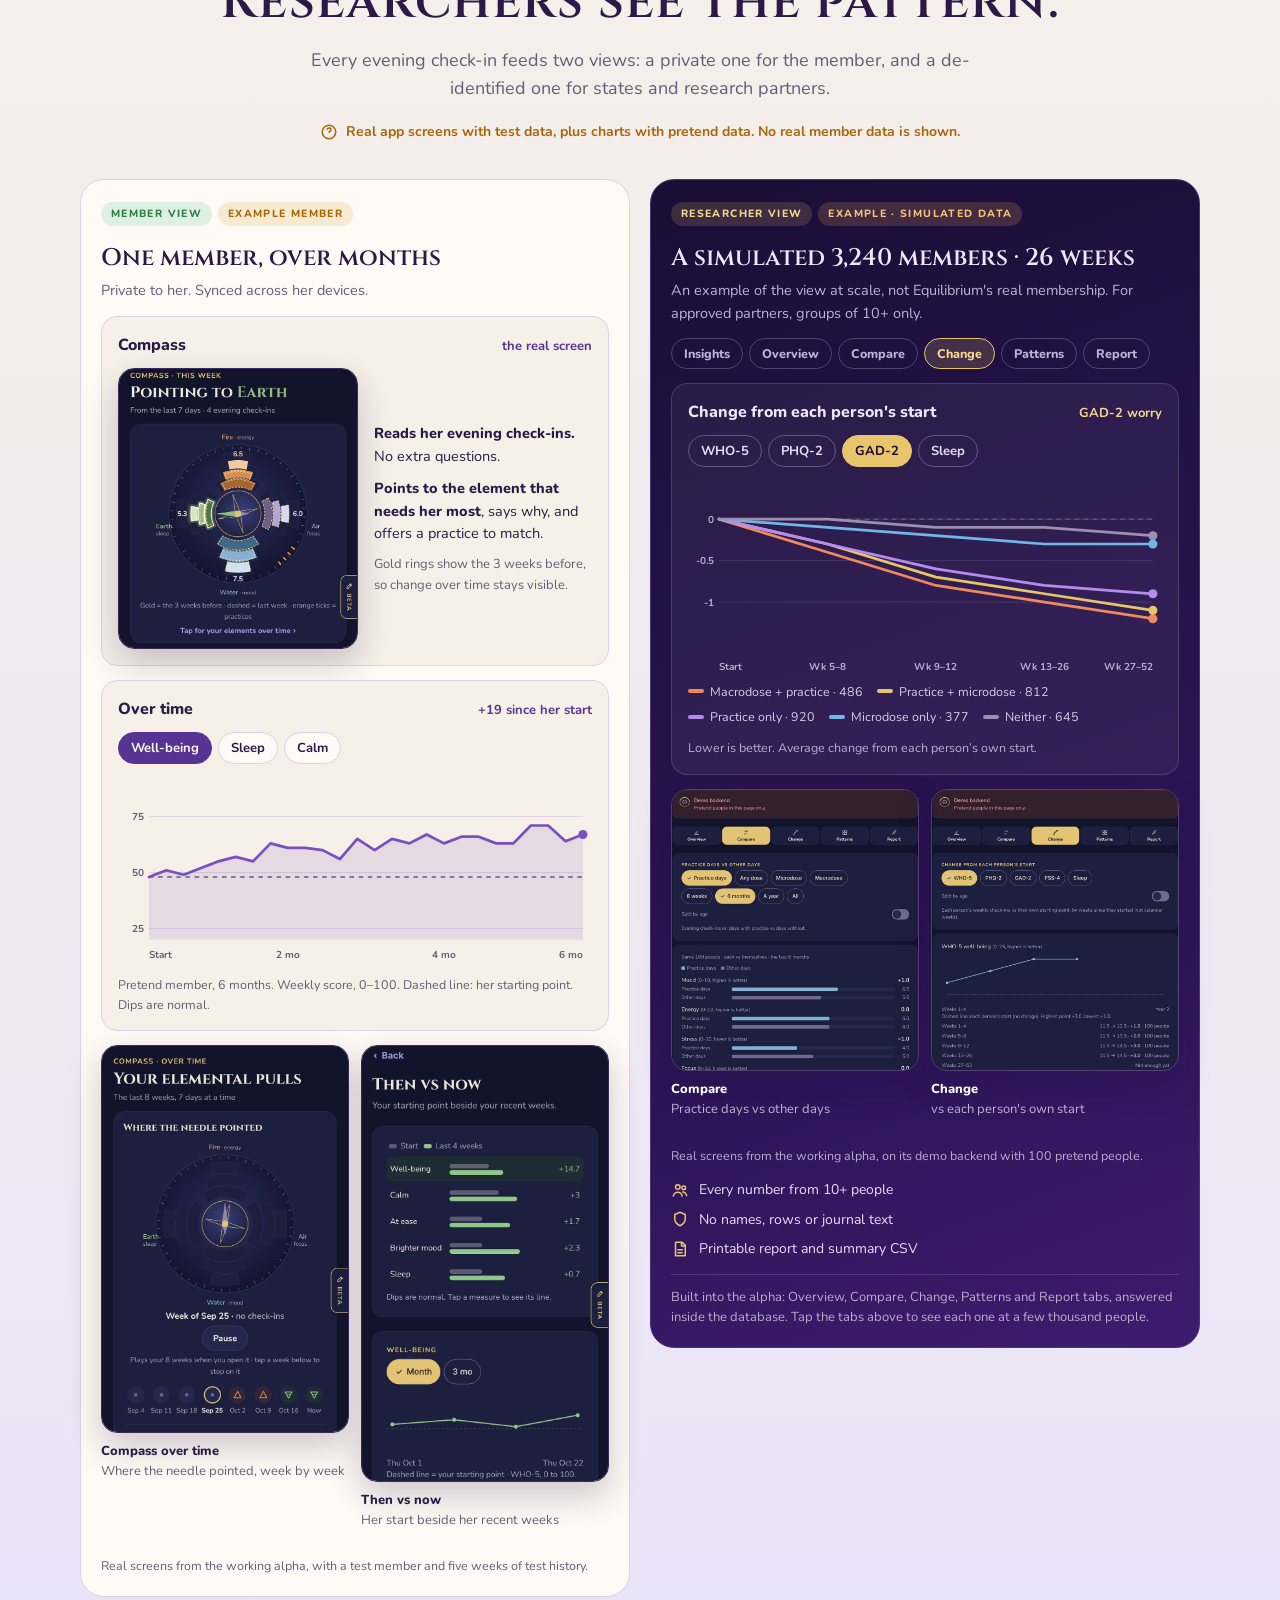
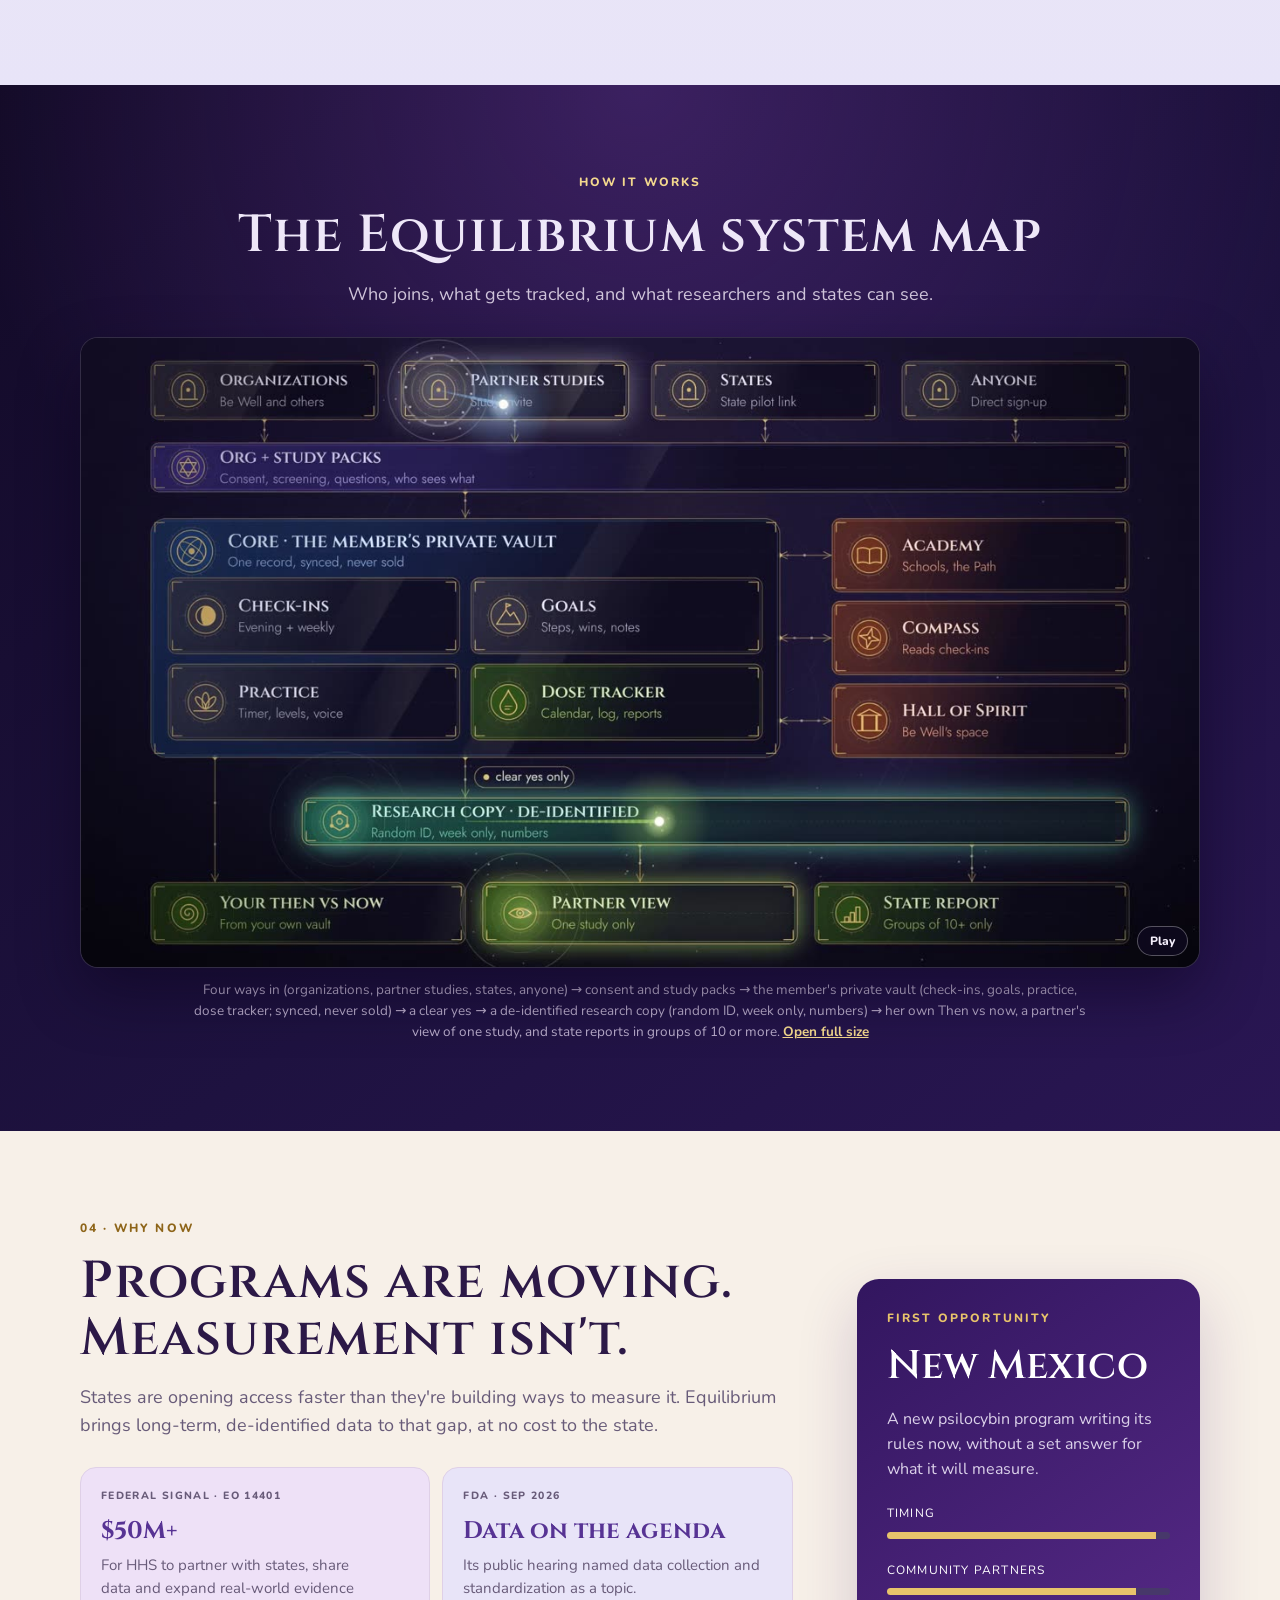
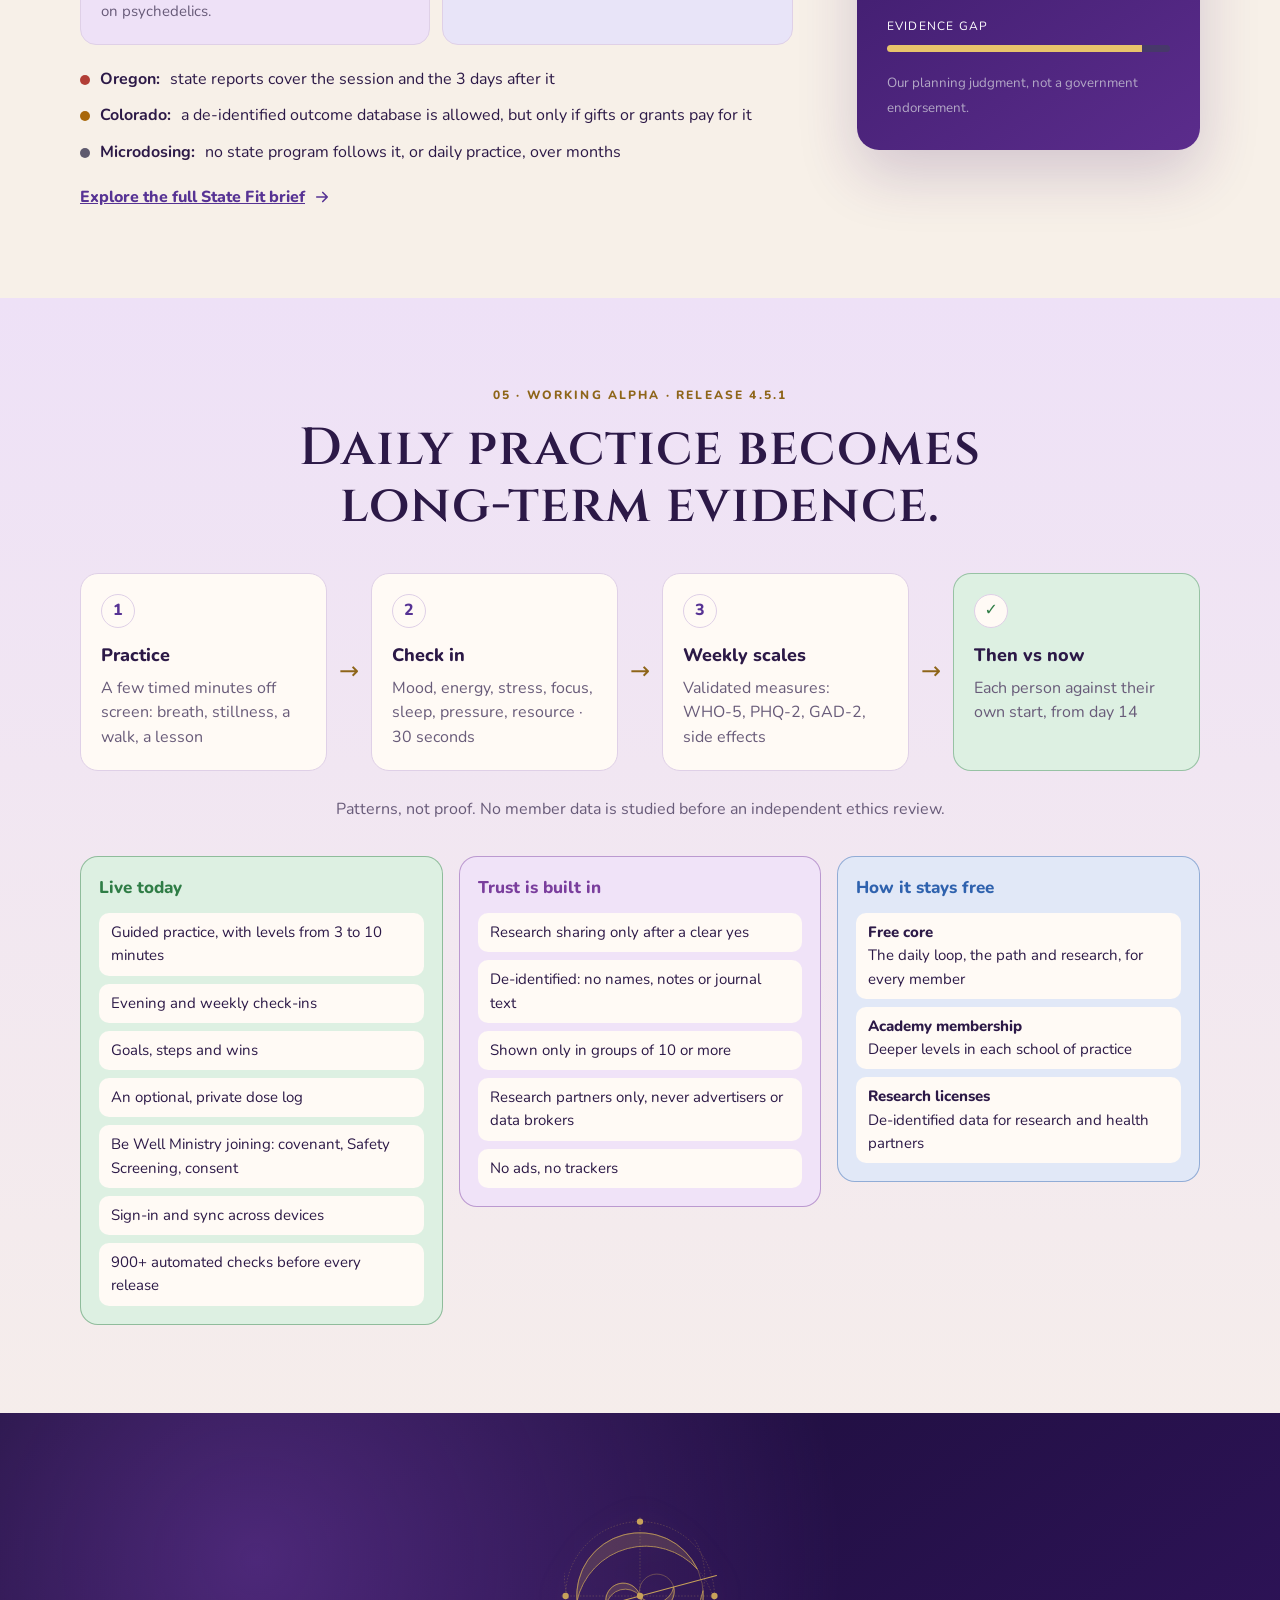
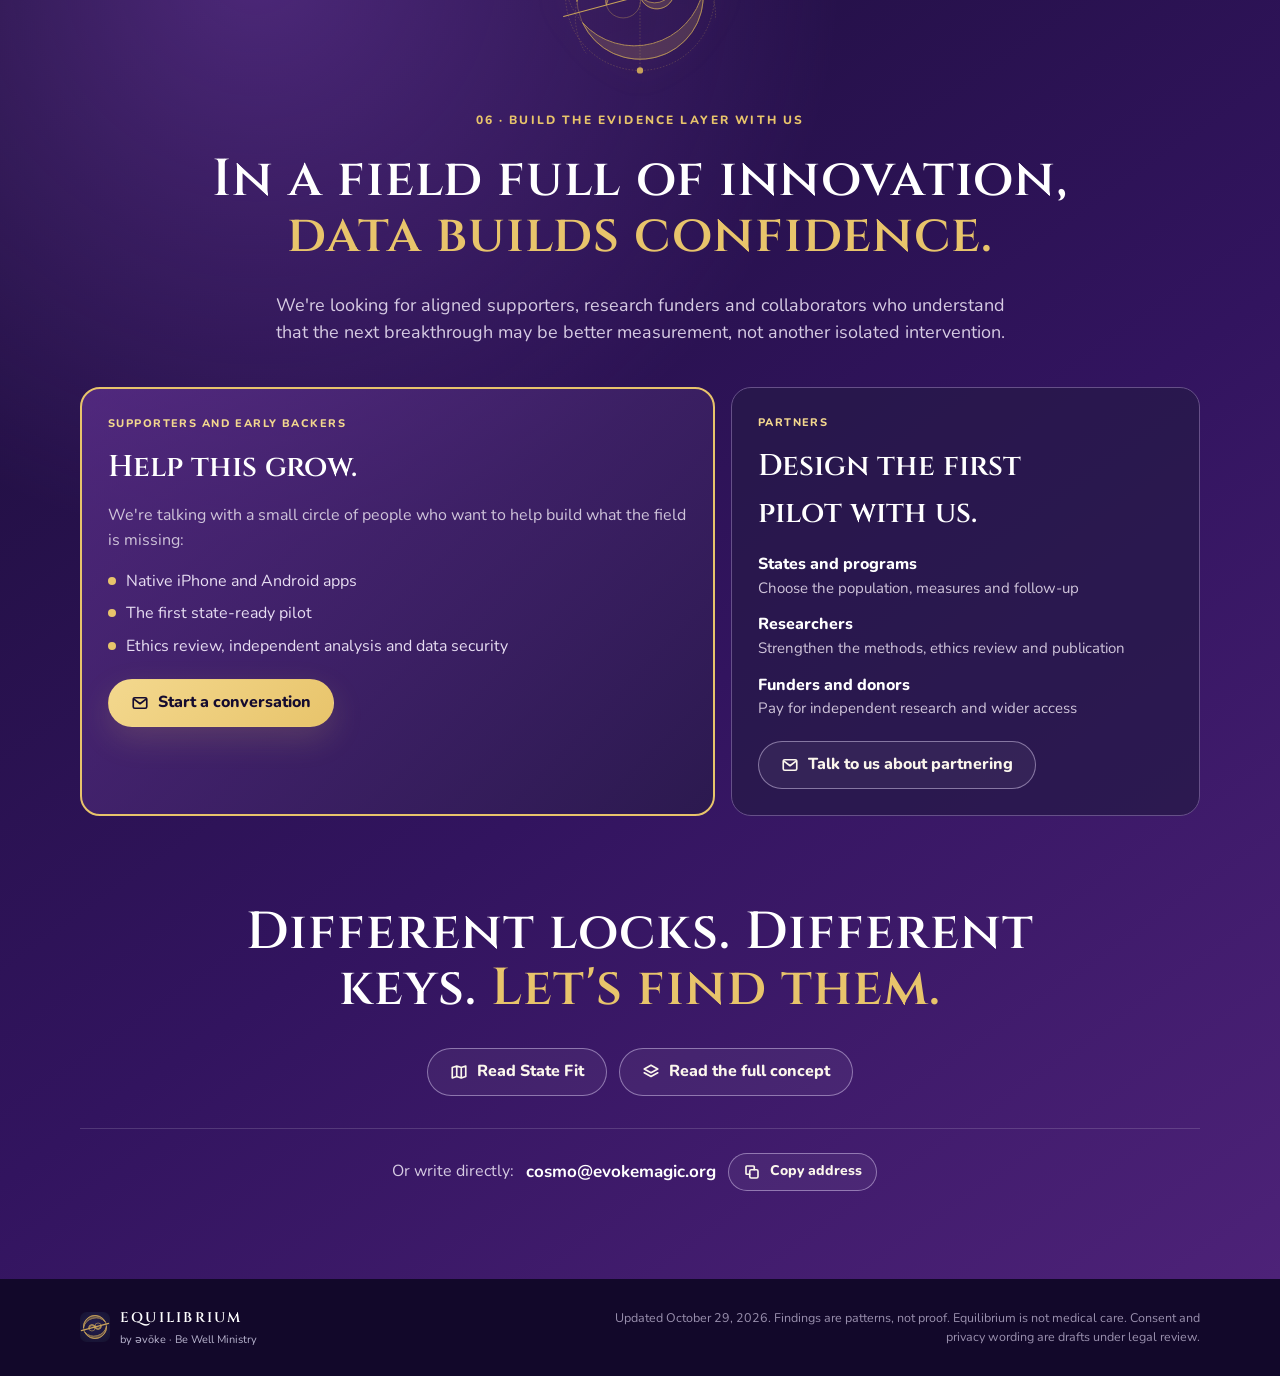
==== commit cbbd221b: "Closing line: Different locks. Different keys. Let's find them. Co-Authored-By: Claude Opus 5.5 <nor" ====
--- a/index.html
+++ b/index.html
@@ -483,6 +483,7 @@
 .mapplay{position:absolute;bottom:12px;right:12px;font:800 12px var(--body);padding:6px 12px;border-radius:999px;border:1px solid rgba(255,255,255,.3);background:rgba(18,10,38,.6);color:#F3EEFA;cursor:pointer;-webkit-backdrop-filter:blur(6px);backdrop-filter:blur(6px)}
 .mapplay:hover{border-color:#E8C46B}
 .mapplay:focus-visible{outline:3px solid #E8C46B;outline-offset:2px}
+.connect .closing h2 em{font-style:normal;color:#E8C46B}
 </style>
 </head>
 <body>
@@ -957,8 +958,7 @@
       </article>
     </div>
     <div class="closing">
-      <p>No two locks are the same.</p>
-      <h2>Let's learn which dials open them.</h2>
+      <h2>Different locks. Different keys. <em>Let's find them.</em></h2>
       <div class="actions center">
         <a class="btn ghost" href="states/"><svg aria-hidden="true"><use href="#i-map"/></svg>Read State Fit</a>
         <a class="btn ghost" href="full/"><svg aria-hidden="true"><use href="#i-layers"/></svg>Read the full concept</a>
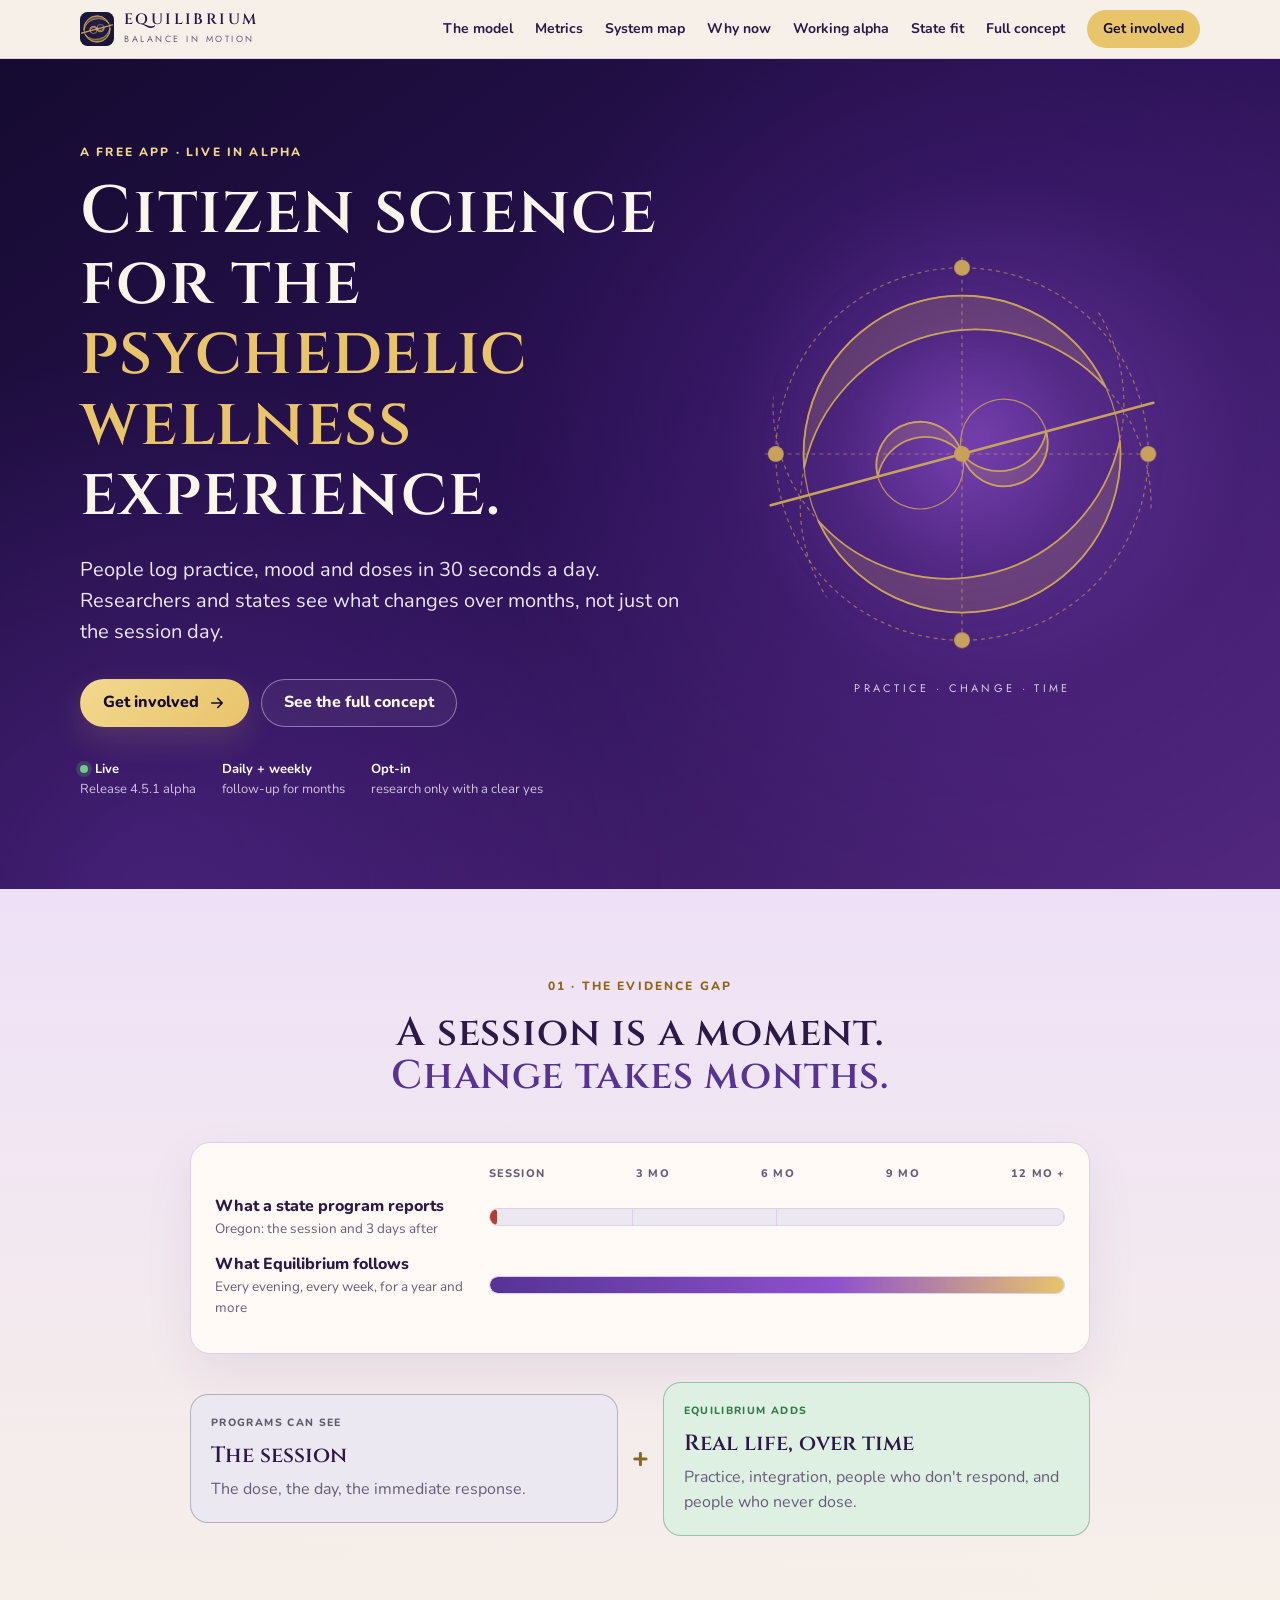
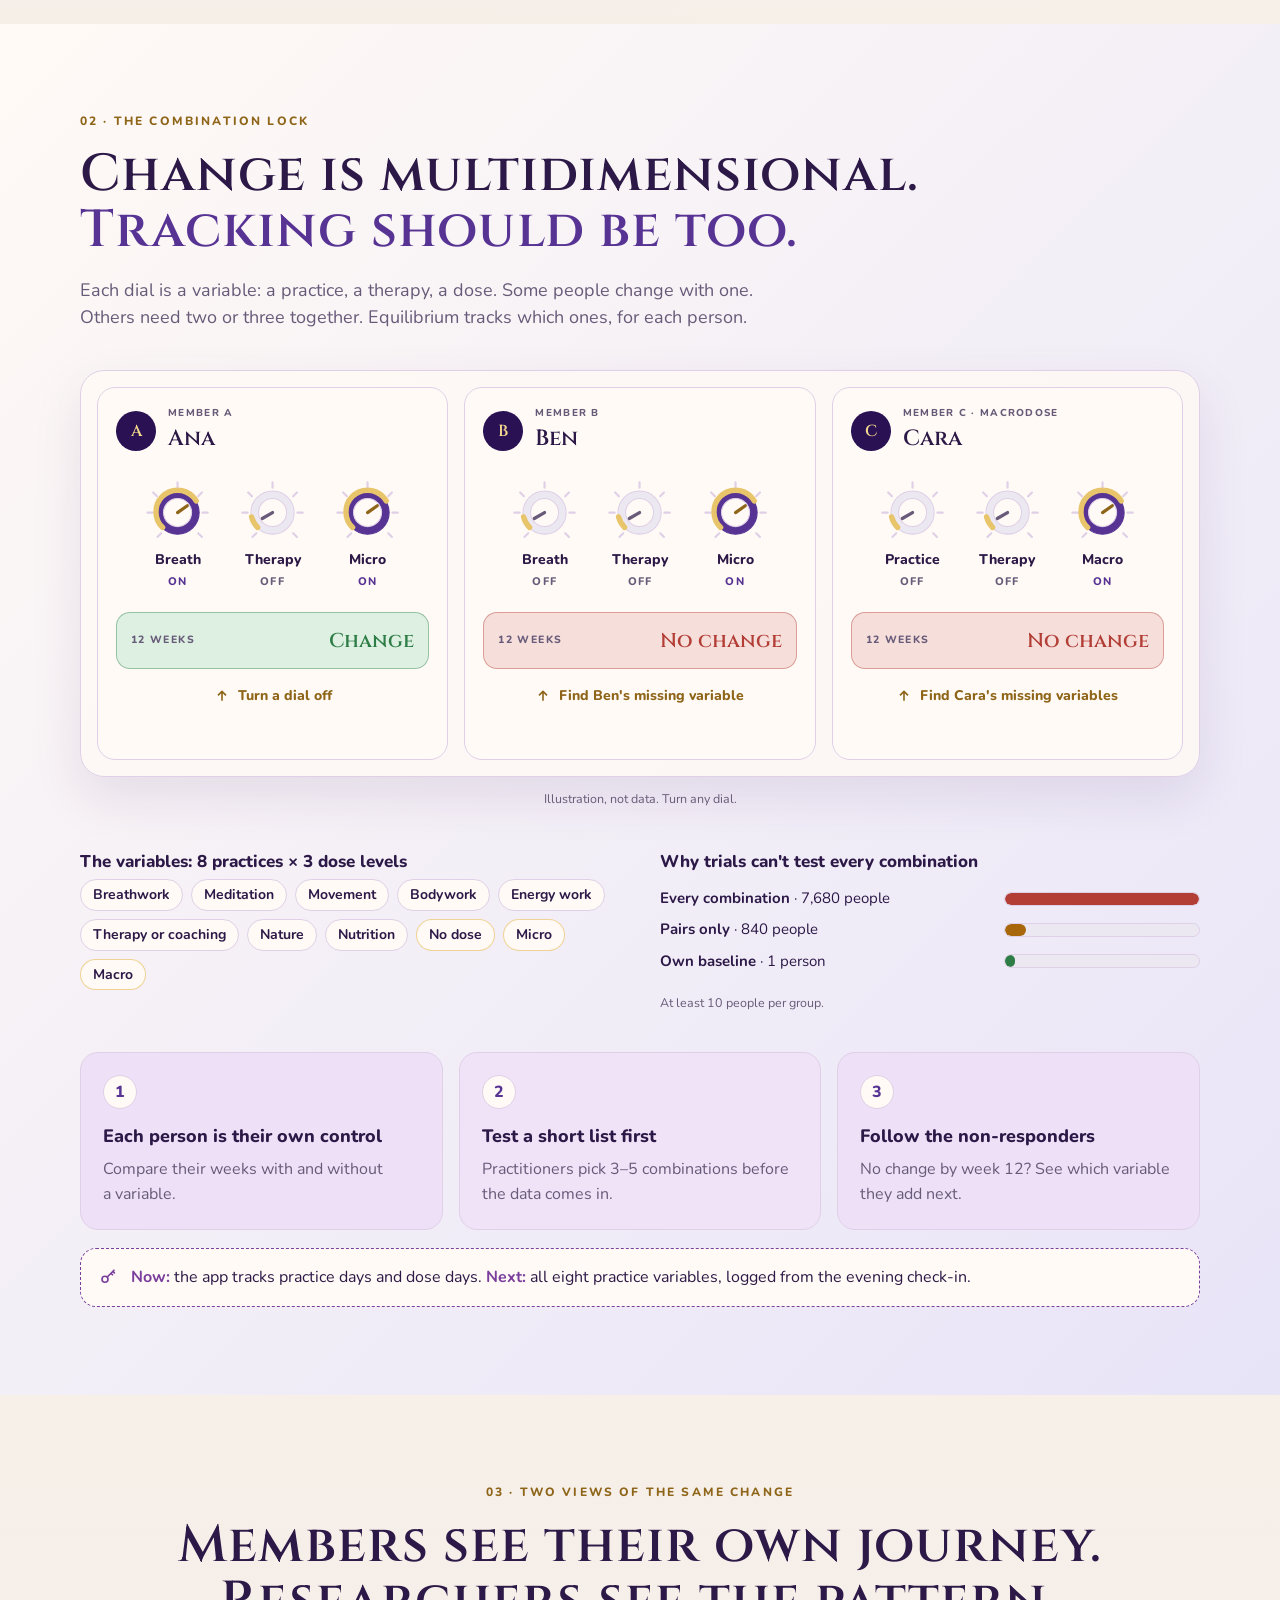
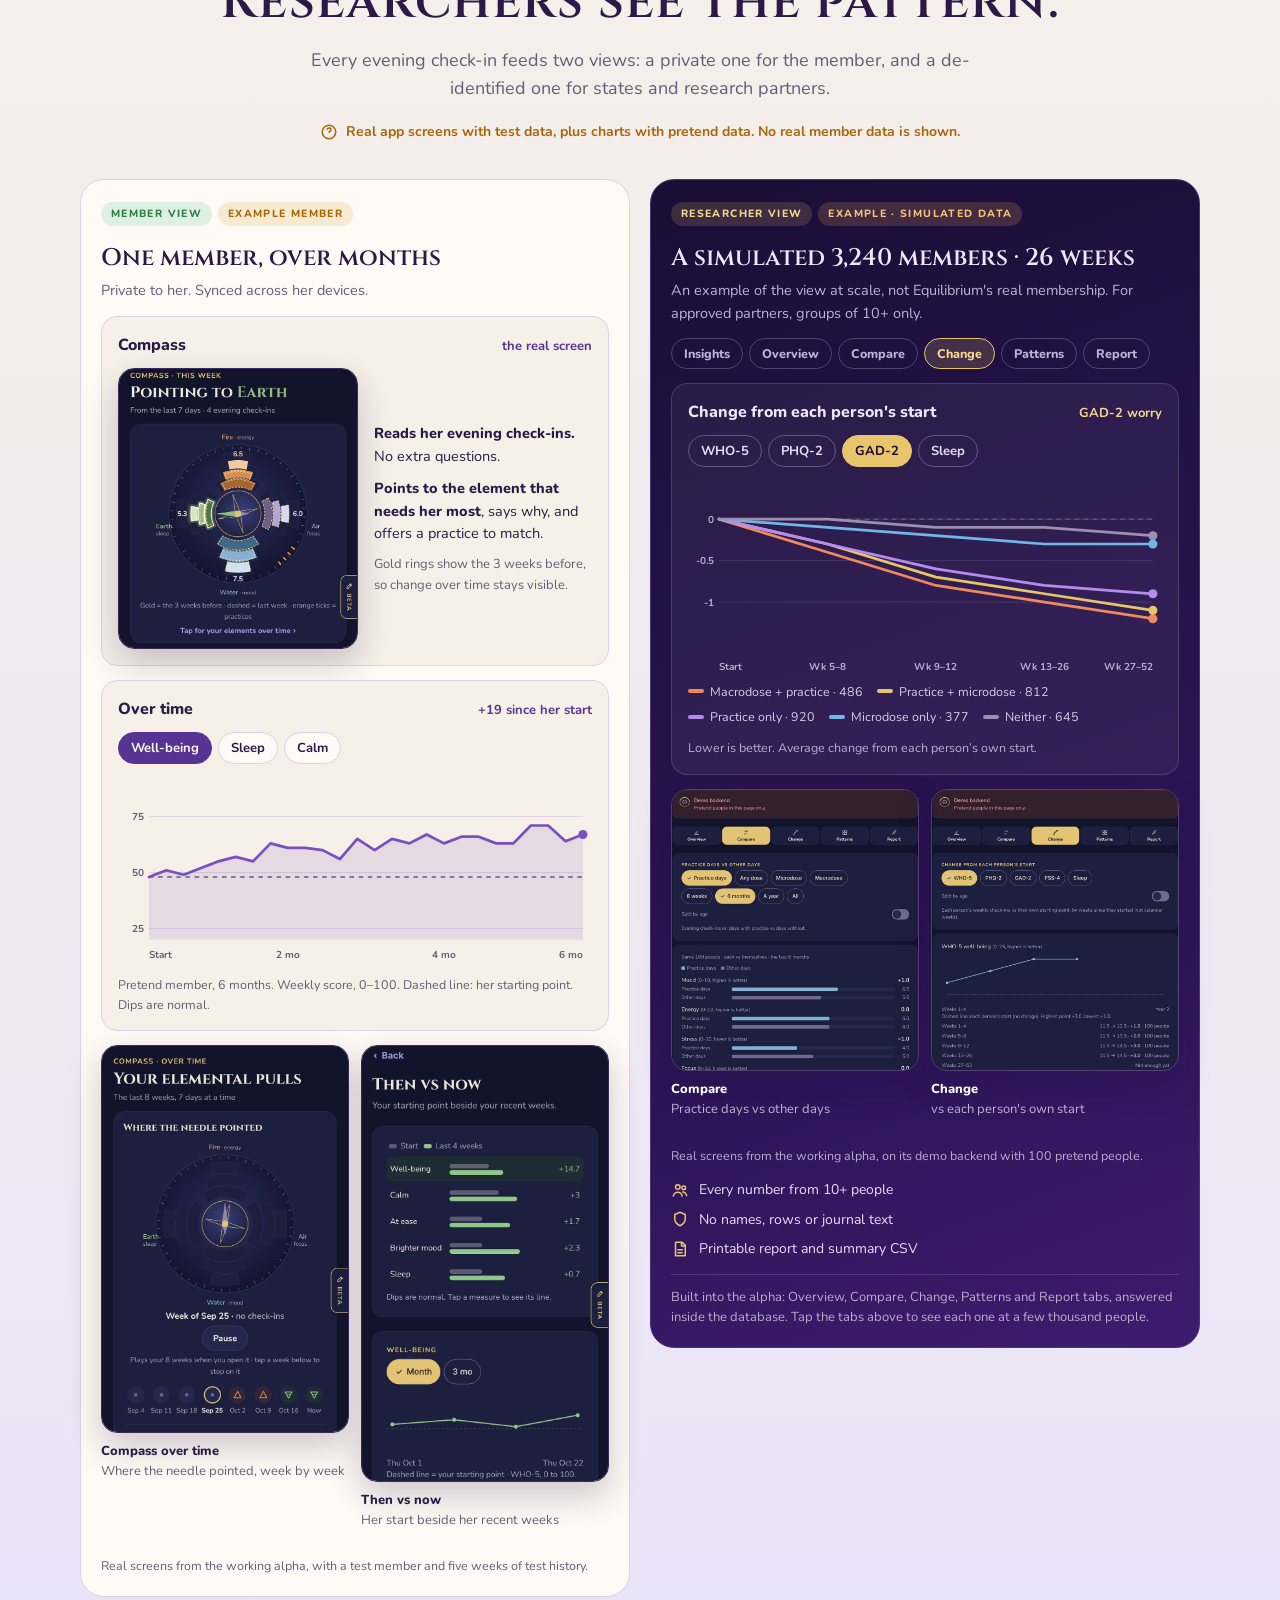
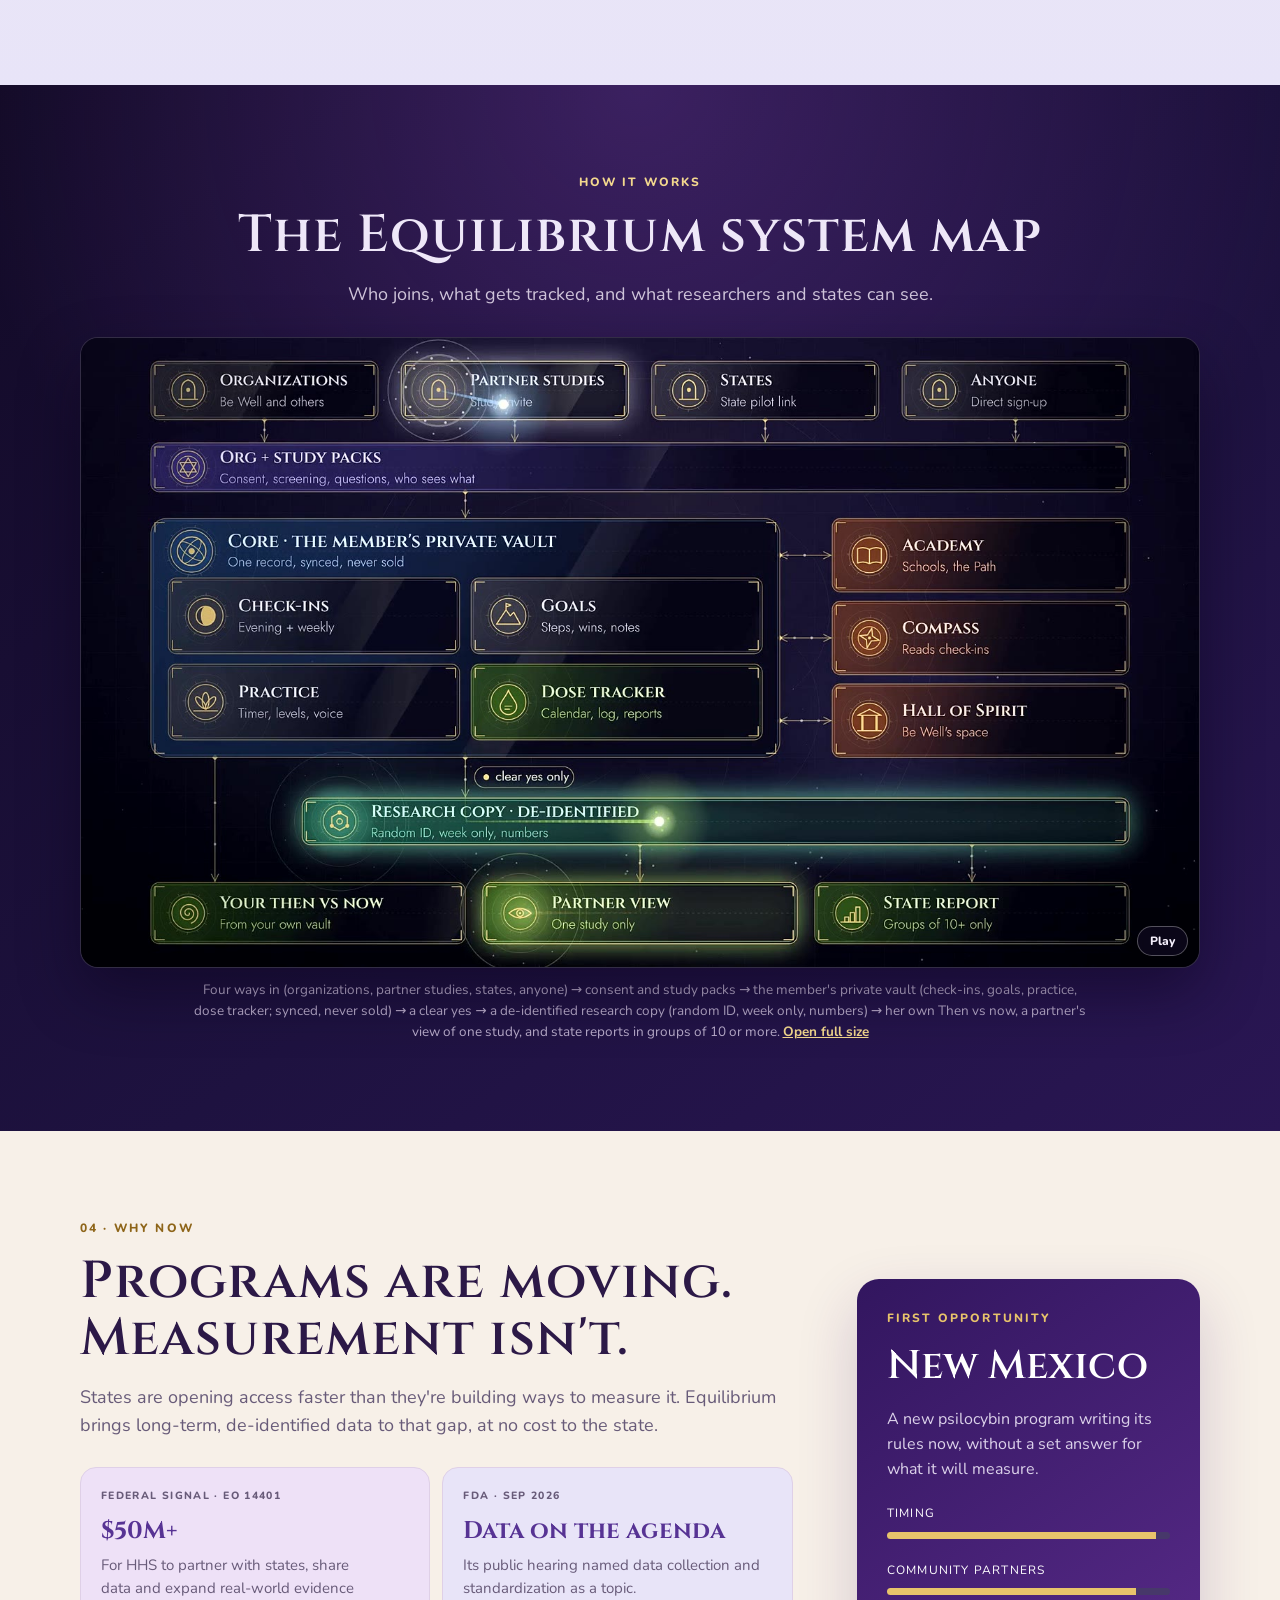
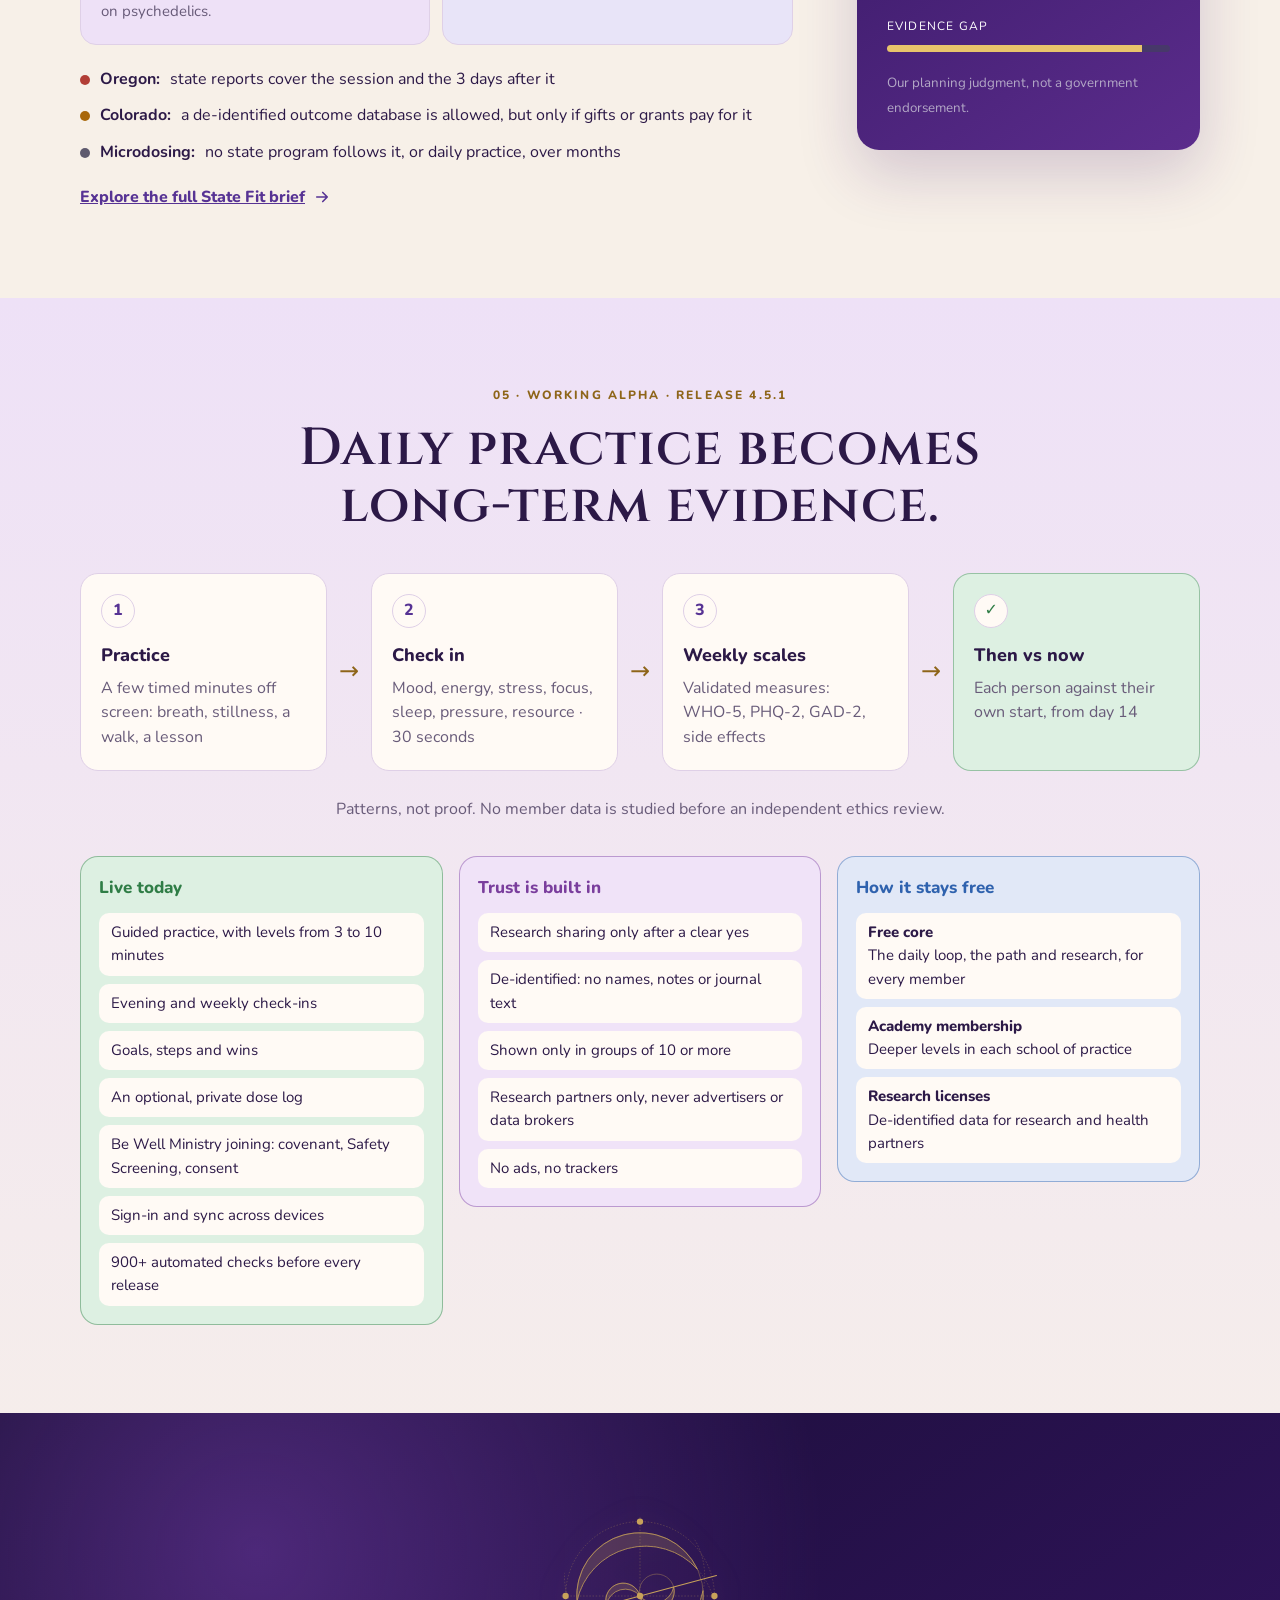
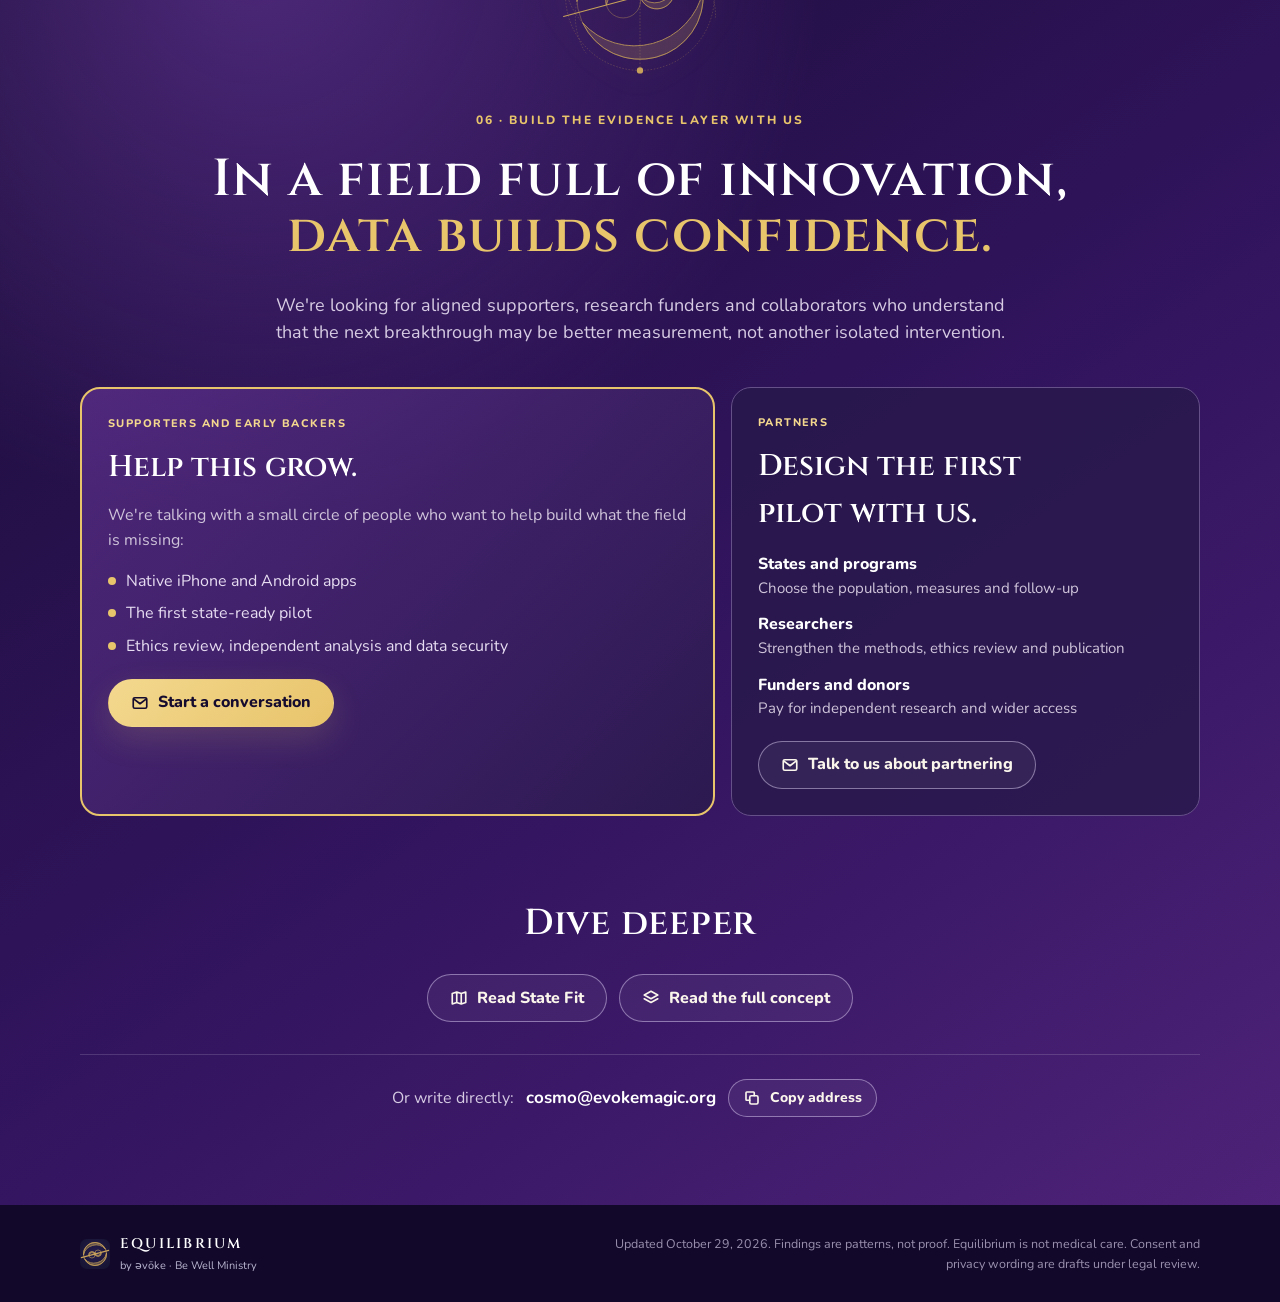
==== commit 1091e686: "System map video: brighter, higher-contrast, sharper text at 1600px; closing becomes a 'Dive deeper'" ====
--- a/index.html
+++ b/index.html
@@ -483,7 +483,7 @@
 .mapplay{position:absolute;bottom:12px;right:12px;font:800 12px var(--body);padding:6px 12px;border-radius:999px;border:1px solid rgba(255,255,255,.3);background:rgba(18,10,38,.6);color:#F3EEFA;cursor:pointer;-webkit-backdrop-filter:blur(6px);backdrop-filter:blur(6px)}
 .mapplay:hover{border-color:#E8C46B}
 .mapplay:focus-visible{outline:3px solid #E8C46B;outline-offset:2px}
-.connect .closing h2 em{font-style:normal;color:#E8C46B}
+.connect .closing h2{font-size:clamp(26px,3.2vw,36px)}
 </style>
 </head>
 <body>
@@ -848,7 +848,7 @@
     <h2 id="h-map" class="center">The Equilibrium system map</h2>
     <p class="sublead center">Who joins, what gets tracked, and what researchers and states can see.</p>
     <figure class="mapfig">
-      <div class="mapvid"><video id="map-video" muted loop playsinline preload="metadata" poster="media/system-map-poster.jpg" aria-describedby="map-desc" width="1280" height="720">
+      <div class="mapvid"><video id="map-video" muted loop playsinline preload="metadata" poster="media/system-map-poster.jpg" aria-describedby="map-desc" width="1600" height="900">
         <source src="media/system-map.mp4" type="video/mp4">
       </video>
       <button type="button" class="mapplay" id="map-play" aria-label="Pause the animation">Pause</button></div>
@@ -958,7 +958,7 @@
       </article>
     </div>
     <div class="closing">
-      <h2>Different locks. Different keys. <em>Let's find them.</em></h2>
+      <h2>Dive deeper</h2>
       <div class="actions center">
         <a class="btn ghost" href="states/"><svg aria-hidden="true"><use href="#i-map"/></svg>Read State Fit</a>
         <a class="btn ghost" href="full/"><svg aria-hidden="true"><use href="#i-layers"/></svg>Read the full concept</a>
